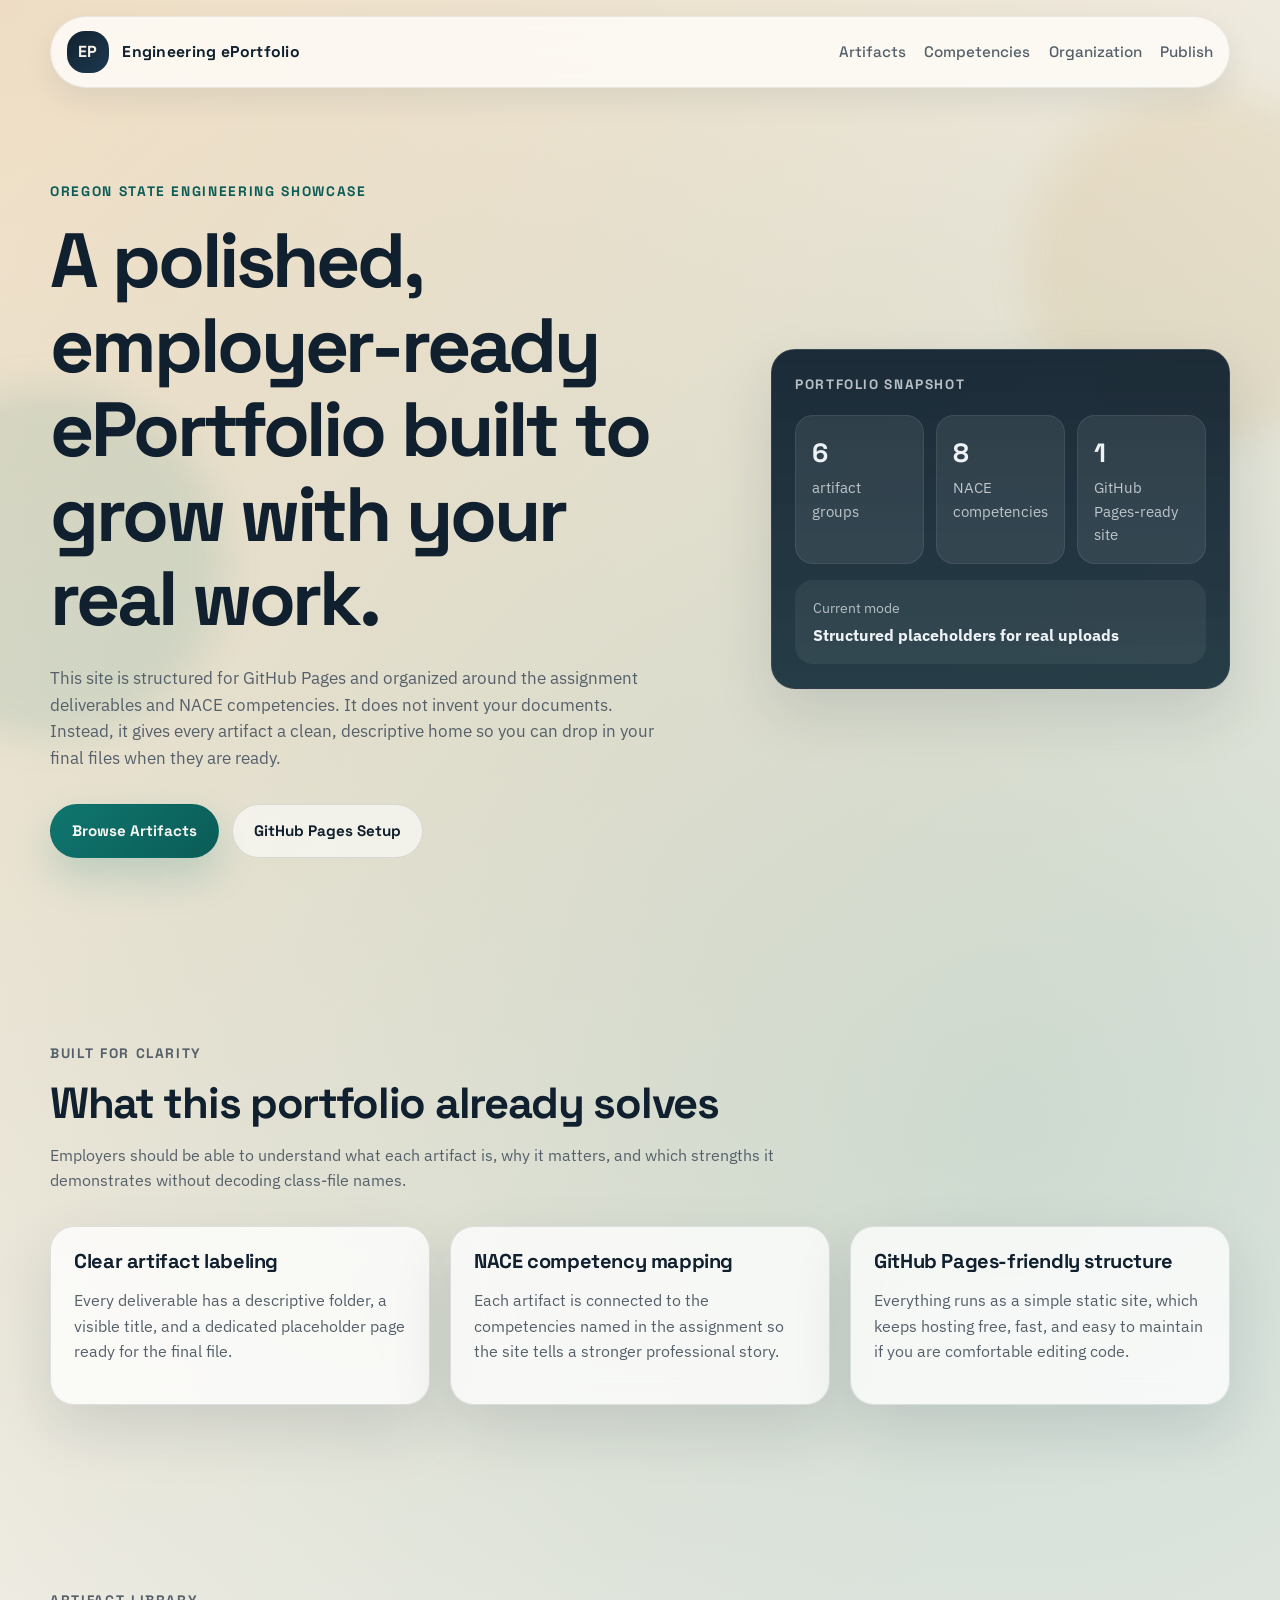
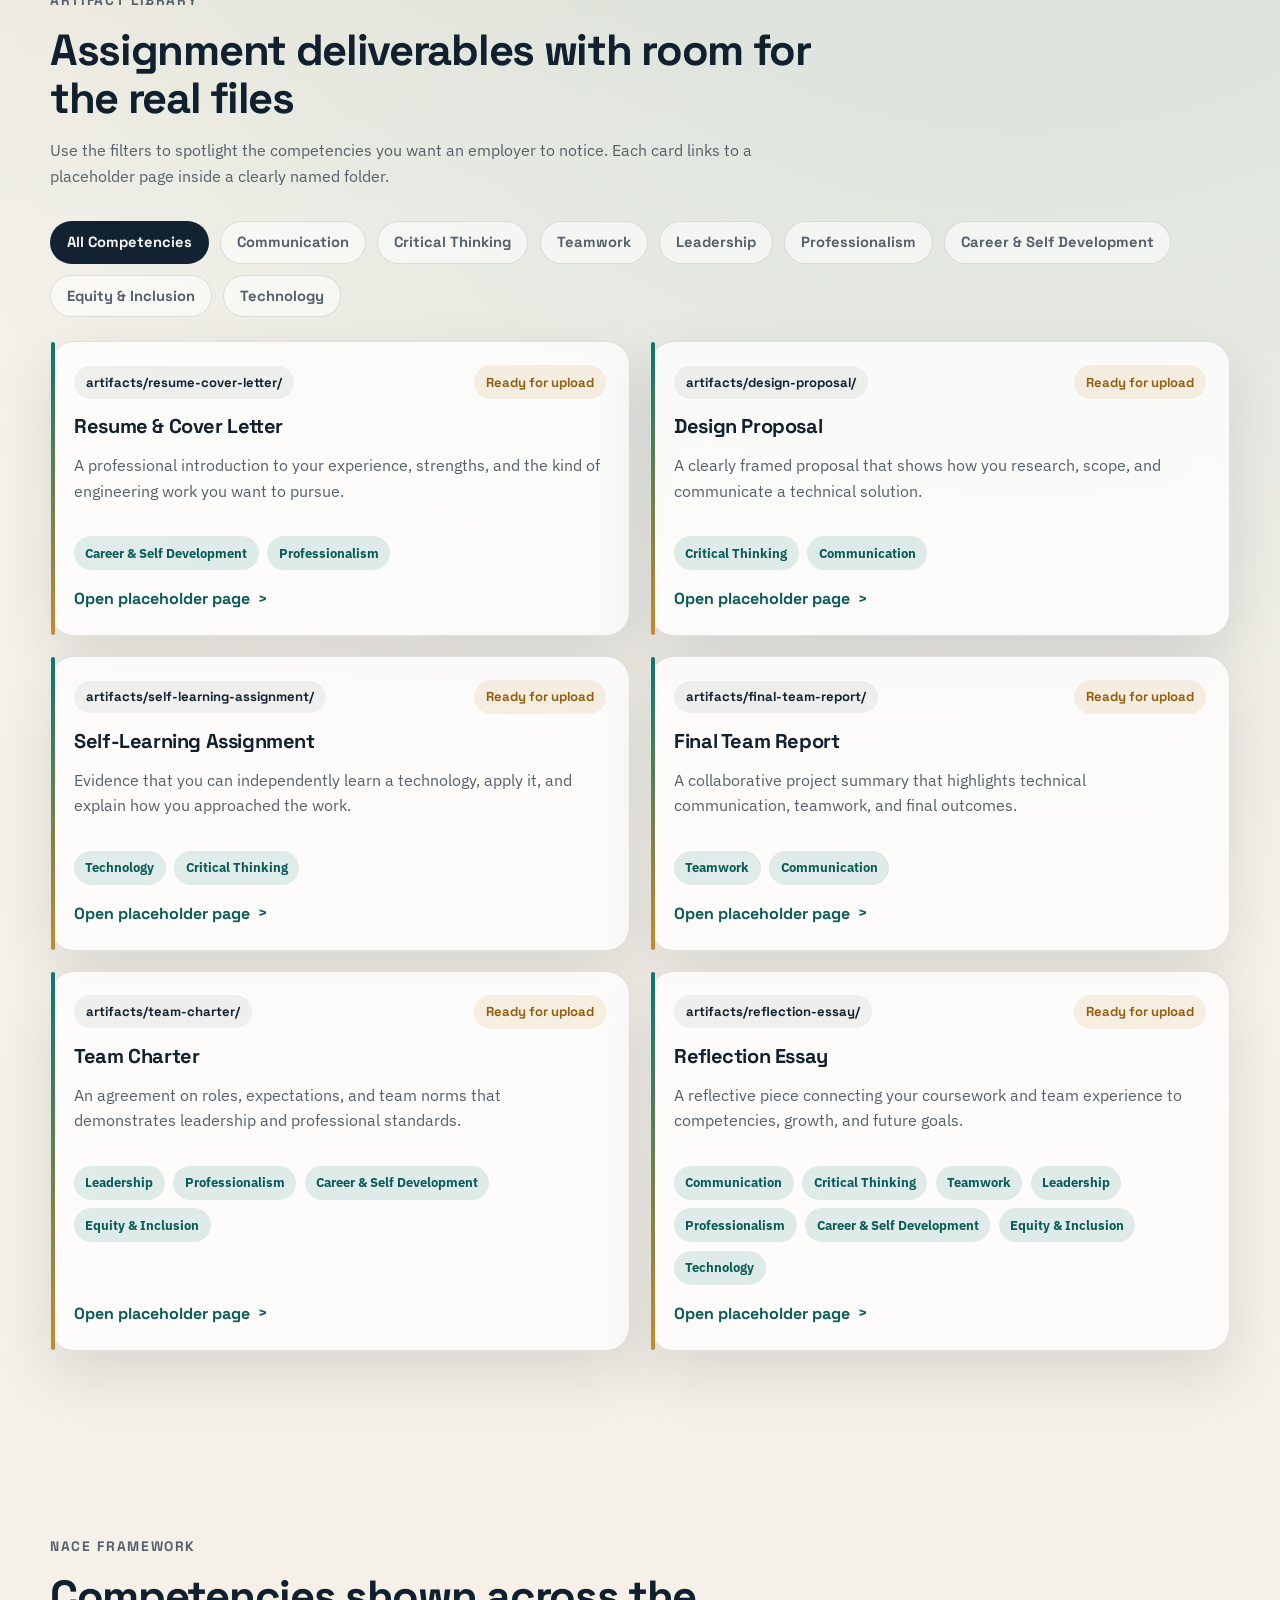
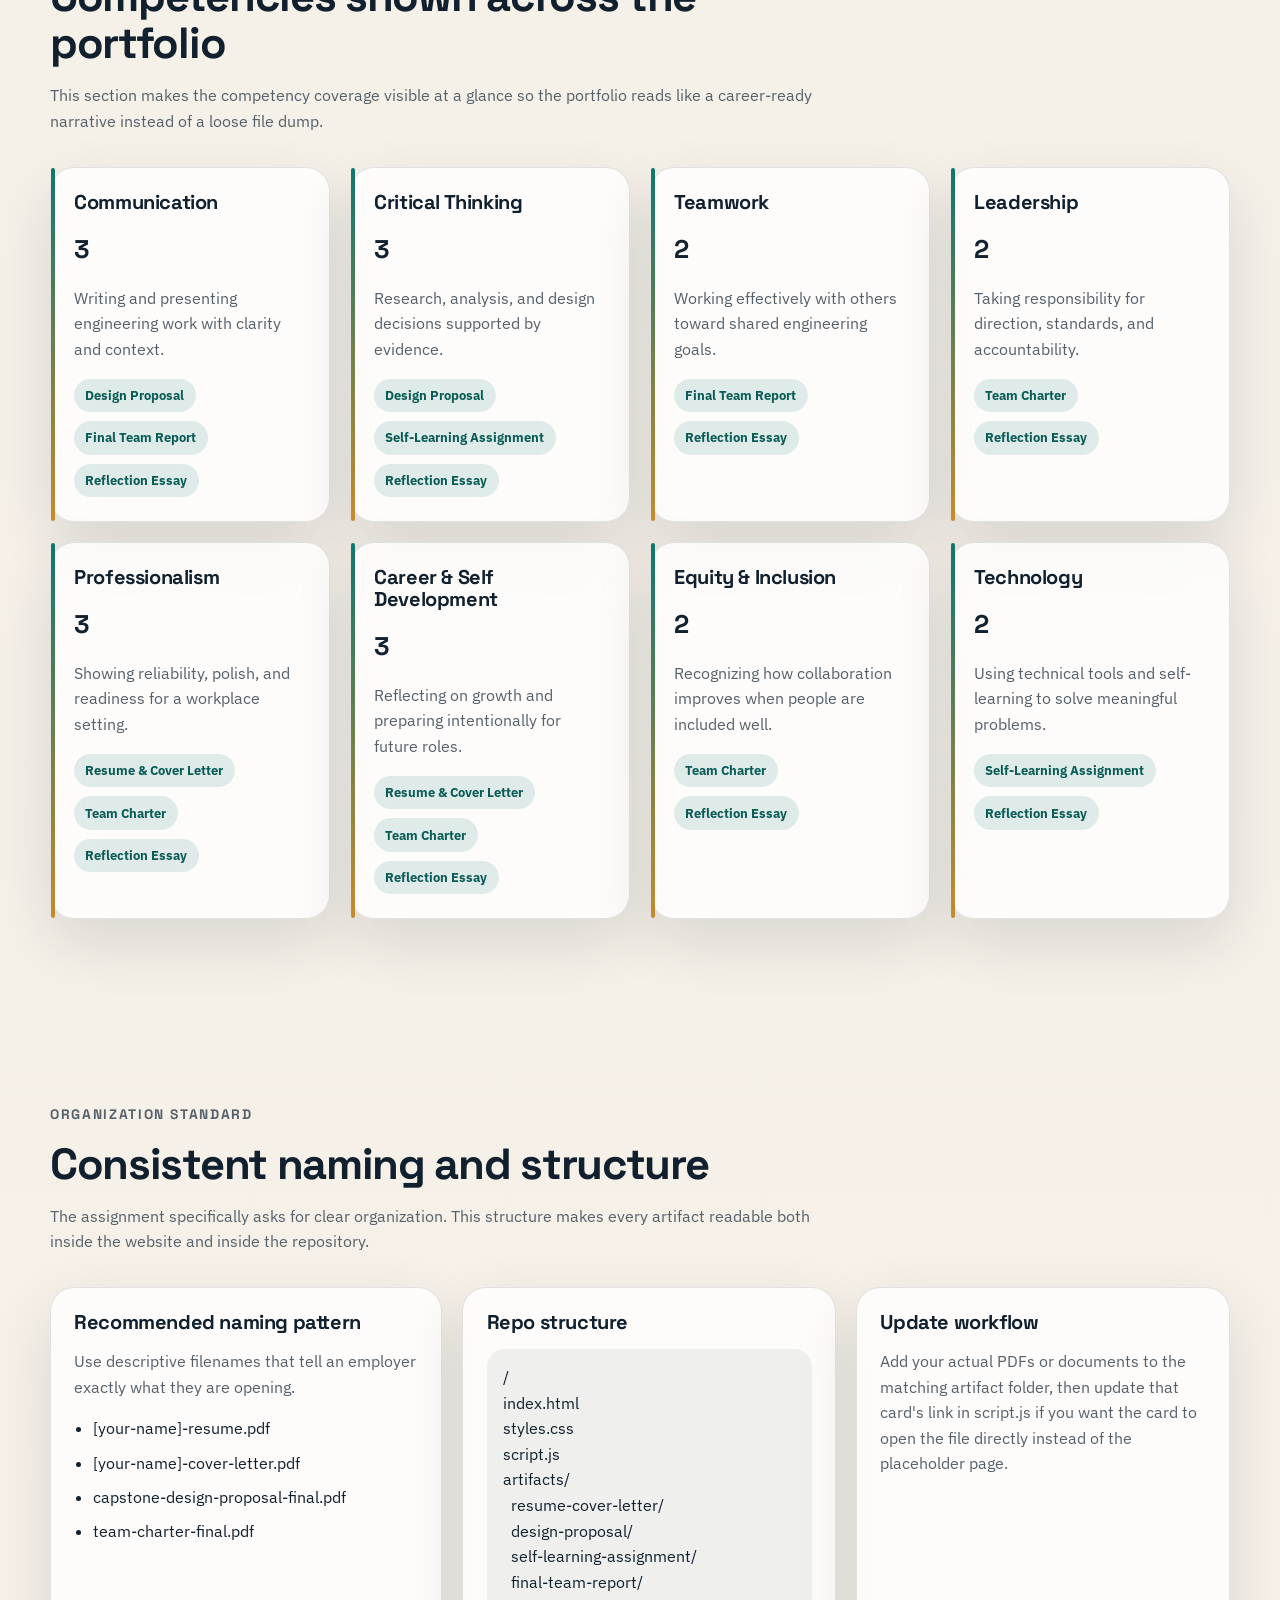
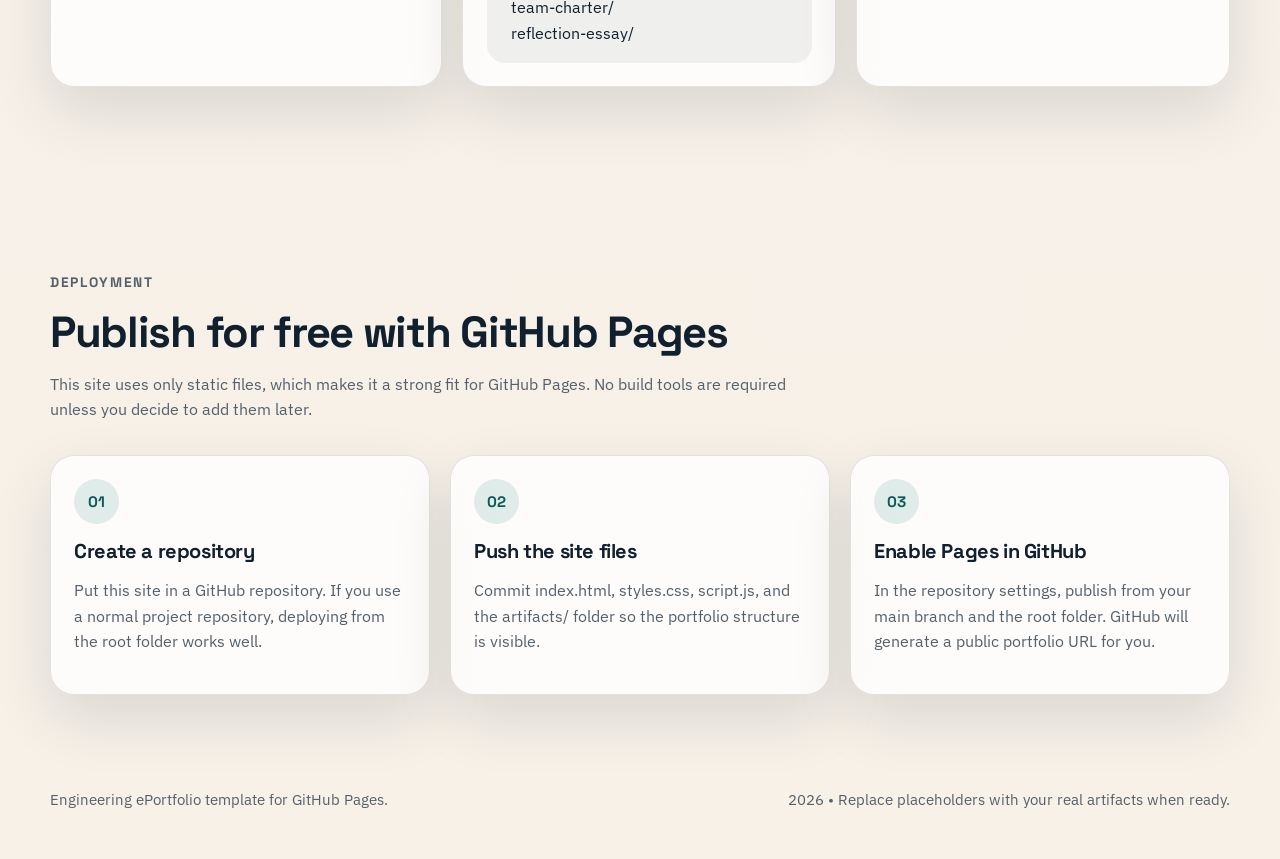
==== index.html @ 668abdd9 "Create ePortfolio site" ====
<!DOCTYPE html>
<html lang="en">
<head>
  <meta charset="UTF-8">
  <meta name="viewport" content="width=device-width, initial-scale=1.0">
  <title>Engineering ePortfolio</title>
  <meta name="description" content="A sleek, GitHub Pages-ready engineering ePortfolio for organizing coursework, capstone artifacts, and NACE competency evidence.">
  <link rel="preconnect" href="https://fonts.googleapis.com">
  <link rel="preconnect" href="https://fonts.gstatic.com" crossorigin>
  <link href="https://fonts.googleapis.com/css2?family=IBM+Plex+Sans:wght@400;500;600;700&family=Space+Grotesk:wght@500;700&display=swap" rel="stylesheet">
  <link rel="stylesheet" href="styles.css">
</head>
<body class="home-page">
  <div class="page-shell">
    <header class="site-header">
      <nav class="site-nav">
        <a class="brand" href="#top" aria-label="Go to homepage">
          <span class="brand-mark">EP</span>
          <span class="brand-text">Engineering ePortfolio</span>
        </a>
        <button class="nav-toggle" type="button" aria-expanded="false" aria-controls="site-nav-links" data-nav-toggle>Menu</button>
        <div class="nav-links" id="site-nav-links" data-nav-links>
          <a href="#portfolio">Artifacts</a>
          <a href="#competencies">Competencies</a>
          <a href="#organization">Organization</a>
          <a href="#publish">Publish</a>
        </div>
      </nav>
    </header>

    <main>
      <section class="hero section reveal" id="top">
        <div class="hero-copy">
          <p class="eyebrow">Oregon State engineering showcase</p>
          <h1>A polished, employer-ready ePortfolio built to grow with your real work.</h1>
          <p class="hero-text">
            This site is structured for GitHub Pages and organized around the assignment
            deliverables and NACE competencies. It does not invent your documents. Instead,
            it gives every artifact a clean, descriptive home so you can drop in your final
            files when they are ready.
          </p>
          <div class="hero-actions">
            <a class="button button-primary" href="#portfolio">Browse Artifacts</a>
            <a class="button button-secondary" href="#publish">GitHub Pages Setup</a>
          </div>
        </div>

        <aside class="hero-panel">
          <div class="panel-card">
            <p class="panel-label">Portfolio Snapshot</p>
            <div class="metric-grid">
              <article class="metric-card">
                <span class="metric-value">6</span>
                <span class="metric-label">artifact groups</span>
              </article>
              <article class="metric-card">
                <span class="metric-value">8</span>
                <span class="metric-label">NACE competencies</span>
              </article>
              <article class="metric-card">
                <span class="metric-value">1</span>
                <span class="metric-label">GitHub Pages-ready site</span>
              </article>
            </div>
            <div class="panel-note">
              <p>Current mode</p>
              <strong>Structured placeholders for real uploads</strong>
            </div>
          </div>
        </aside>
      </section>

      <section class="section reveal">
        <div class="section-heading">
          <p class="eyebrow">Built for clarity</p>
          <h2>What this portfolio already solves</h2>
          <p>
            Employers should be able to understand what each artifact is, why it matters,
            and which strengths it demonstrates without decoding class-file names.
          </p>
        </div>
        <div class="feature-grid">
          <article class="feature-card">
            <h3>Clear artifact labeling</h3>
            <p>Every deliverable has a descriptive folder, a visible title, and a dedicated placeholder page ready for the final file.</p>
          </article>
          <article class="feature-card">
            <h3>NACE competency mapping</h3>
            <p>Each artifact is connected to the competencies named in the assignment so the site tells a stronger professional story.</p>
          </article>
          <article class="feature-card">
            <h3>GitHub Pages-friendly structure</h3>
            <p>Everything runs as a simple static site, which keeps hosting free, fast, and easy to maintain if you are comfortable editing code.</p>
          </article>
        </div>
      </section>

      <section class="section reveal" id="portfolio">
        <div class="section-heading">
          <p class="eyebrow">Artifact Library</p>
          <h2>Assignment deliverables with room for the real files</h2>
          <p>
            Use the filters to spotlight the competencies you want an employer to notice.
            Each card links to a placeholder page inside a clearly named folder.
          </p>
        </div>
        <div class="filter-bar" data-filter-bar></div>
        <div class="artifact-grid" data-artifact-grid></div>
      </section>

      <section class="section reveal" id="competencies">
        <div class="section-heading">
          <p class="eyebrow">NACE Framework</p>
          <h2>Competencies shown across the portfolio</h2>
          <p>This section makes the competency coverage visible at a glance so the portfolio reads like a career-ready narrative instead of a loose file dump.</p>
        </div>
        <div class="competency-grid" data-competency-grid></div>
      </section>

      <section class="section reveal" id="organization">
        <div class="section-heading">
          <p class="eyebrow">Organization Standard</p>
          <h2>Consistent naming and structure</h2>
          <p>The assignment specifically asks for clear organization. This structure makes every artifact readable both inside the website and inside the repository.</p>
        </div>
        <div class="organization-layout">
          <article class="info-card">
            <h3>Recommended naming pattern</h3>
            <p>Use descriptive filenames that tell an employer exactly what they are opening.</p>
            <ul class="clean-list">
              <li><code>[your-name]-resume.pdf</code></li>
              <li><code>[your-name]-cover-letter.pdf</code></li>
              <li><code>capstone-design-proposal-final.pdf</code></li>
              <li><code>team-charter-final.pdf</code></li>
            </ul>
          </article>
          <article class="info-card">
            <h3>Repo structure</h3>
            <pre class="repo-tree">/
index.html
styles.css
script.js
artifacts/
  resume-cover-letter/
  design-proposal/
  self-learning-assignment/
  final-team-report/
  team-charter/
  reflection-essay/</pre>
          </article>
          <article class="info-card">
            <h3>Update workflow</h3>
            <p>
              Add your actual PDFs or documents to the matching artifact folder, then update
              that card's link in <code>script.js</code> if you want the card to open the file
              directly instead of the placeholder page.
            </p>
          </article>
        </div>
      </section>

      <section class="section reveal" id="publish">
        <div class="section-heading">
          <p class="eyebrow">Deployment</p>
          <h2>Publish for free with GitHub Pages</h2>
          <p>This site uses only static files, which makes it a strong fit for GitHub Pages. No build tools are required unless you decide to add them later.</p>
        </div>
        <div class="feature-grid">
          <article class="feature-card">
            <span class="step-number">01</span>
            <h3>Create a repository</h3>
            <p>Put this site in a GitHub repository. If you use a normal project repository, deploying from the root folder works well.</p>
          </article>
          <article class="feature-card">
            <span class="step-number">02</span>
            <h3>Push the site files</h3>
            <p>Commit <code>index.html</code>, <code>styles.css</code>, <code>script.js</code>, and the <code>artifacts/</code> folder so the portfolio structure is visible.</p>
          </article>
          <article class="feature-card">
            <span class="step-number">03</span>
            <h3>Enable Pages in GitHub</h3>
            <p>In the repository settings, publish from your main branch and the root folder. GitHub will generate a public portfolio URL for you.</p>
          </article>
        </div>
      </section>
    </main>

    <footer class="site-footer">
      <p>Engineering ePortfolio template for GitHub Pages.</p>
      <p><span class="js-year"></span> &bull; Replace placeholders with your real artifacts when ready.</p>
    </footer>
  </div>
  <script src="script.js"></script>
</body>
</html>
---- styles.css ----
@import url("https://fonts.googleapis.com/css2?family=IBM+Plex+Sans:wght@400;500;600;700&family=Space+Grotesk:wght@500;700&display=swap");

:root {
  --bg: #f5f0e8;
  --surface: rgba(255, 255, 255, 0.78);
  --surface-contrast: #122230;
  --text: #11202e;
  --muted: #55606a;
  --accent: #0f766e;
  --accent-strong: #0b5c57;
  --accent-soft: rgba(15, 118, 110, 0.12);
  --highlight: #c78a2c;
  --border: rgba(17, 32, 46, 0.12);
  --shadow: 0 24px 60px rgba(17, 32, 46, 0.12);
  --shadow-soft: 0 12px 30px rgba(17, 32, 46, 0.08);
  --radius: 24px;
  --max-width: 1180px;
}

*,
*::before,
*::after {
  box-sizing: border-box;
}

html {
  scroll-behavior: smooth;
}

body {
  margin: 0;
  min-height: 100vh;
  color: var(--text);
  background:
    radial-gradient(circle at top left, rgba(199, 138, 44, 0.22), transparent 32%),
    radial-gradient(circle at 80% 20%, rgba(15, 118, 110, 0.18), transparent 30%),
    linear-gradient(180deg, #f9f5ef 0%, var(--bg) 55%, #f7f1e8 100%);
  font-family: "IBM Plex Sans", sans-serif;
  line-height: 1.6;
}

a {
  color: inherit;
  text-decoration: none;
}

img {
  display: block;
  max-width: 100%;
}

code,
pre {
  font-family: "IBM Plex Sans", sans-serif;
}

.page-shell {
  position: relative;
  overflow: hidden;
}

.page-shell::before,
.page-shell::after {
  content: "";
  position: fixed;
  inset: auto auto 18% -8rem;
  width: 22rem;
  height: 22rem;
  background: rgba(15, 118, 110, 0.1);
  border-radius: 50%;
  filter: blur(18px);
  pointer-events: none;
  z-index: -1;
}

.page-shell::after {
  inset: 10% -6rem auto auto;
  background: rgba(199, 138, 44, 0.1);
}

.site-header {
  position: sticky;
  top: 0;
  z-index: 20;
  padding: 1rem 1.25rem 0;
}

.site-nav {
  width: min(calc(100% - 2rem), var(--max-width));
  margin: 0 auto;
  display: flex;
  align-items: center;
  justify-content: space-between;
  gap: 1rem;
  padding: 0.9rem 1rem;
  background: rgba(255, 253, 249, 0.82);
  border: 1px solid rgba(17, 32, 46, 0.08);
  backdrop-filter: blur(16px);
  border-radius: 999px;
  box-shadow: var(--shadow-soft);
}

.brand {
  display: inline-flex;
  align-items: center;
  gap: 0.85rem;
  min-width: 0;
}

.brand-mark {
  display: grid;
  place-items: center;
  width: 2.6rem;
  height: 2.6rem;
  border-radius: 18px;
  background: linear-gradient(135deg, var(--surface-contrast), #1d3850);
  color: #f8f1e6;
  font-family: "Space Grotesk", sans-serif;
  font-weight: 700;
  letter-spacing: 0.04em;
}

.brand-text,
.nav-links a,
.button,
.filter-button,
.path-pill,
.status-pill,
.step-number {
  font-family: "Space Grotesk", sans-serif;
}

.brand-text {
  font-size: 0.98rem;
  font-weight: 700;
  letter-spacing: 0.02em;
}

.nav-links {
  display: flex;
  align-items: center;
  gap: 1.15rem;
}

.nav-links a {
  position: relative;
  color: var(--muted);
  font-size: 0.95rem;
  font-weight: 500;
}

.nav-links a::after {
  content: "";
  position: absolute;
  left: 0;
  bottom: -0.35rem;
  width: 100%;
  height: 2px;
  background: var(--accent);
  transform: scaleX(0);
  transform-origin: left;
  transition: transform 180ms ease;
}

.nav-links a:hover::after,
.nav-links a:focus-visible::after {
  transform: scaleX(1);
}

.nav-toggle {
  display: none;
  border: 0;
  padding: 0.7rem 0.95rem;
  border-radius: 999px;
  background: var(--accent-soft);
  color: var(--surface-contrast);
  font-family: "Space Grotesk", sans-serif;
  font-size: 0.92rem;
  font-weight: 700;
  cursor: pointer;
}

.section {
  width: min(calc(100% - 2rem), var(--max-width));
  margin: 0 auto;
  padding: 5.75rem 0;
}

.hero {
  display: grid;
  grid-template-columns: minmax(0, 1.2fr) minmax(300px, 0.8fr);
  gap: 2rem;
  align-items: center;
  min-height: calc(100vh - 6rem);
}

.eyebrow {
  margin: 0 0 1rem;
  color: var(--accent-strong);
  font-family: "Space Grotesk", sans-serif;
  font-size: 0.86rem;
  font-weight: 700;
  letter-spacing: 0.12em;
  text-transform: uppercase;
}

h1,
h2,
h3 {
  margin: 0;
  font-family: "Space Grotesk", sans-serif;
  line-height: 1.1;
}

h1 {
  max-width: 12ch;
  font-size: clamp(3rem, 6vw, 5.5rem);
  letter-spacing: -0.04em;
}

h2 {
  font-size: clamp(2rem, 3.4vw, 3.2rem);
  letter-spacing: -0.03em;
}

h3 {
  font-size: 1.25rem;
  letter-spacing: -0.02em;
}

.hero-text,
.section-heading p,
.feature-card p,
.artifact-card p,
.competency-card p,
.info-card p,
.artifact-copy p,
.placeholder-note,
.site-footer p {
  color: var(--muted);
}

.hero-text {
  max-width: 62ch;
  margin: 1.5rem 0 0;
  font-size: 1.05rem;
}

.hero-actions {
  display: flex;
  flex-wrap: wrap;
  gap: 0.85rem;
  margin-top: 2rem;
}

.button {
  display: inline-flex;
  align-items: center;
  justify-content: center;
  min-height: 3.25rem;
  padding: 0.85rem 1.3rem;
  border-radius: 999px;
  border: 1px solid transparent;
  font-size: 0.95rem;
  font-weight: 700;
  transition: transform 180ms ease, box-shadow 180ms ease, border-color 180ms ease;
}

.button:hover,
.button:focus-visible {
  transform: translateY(-2px);
}

.button-primary {
  background: linear-gradient(135deg, var(--accent), var(--accent-strong));
  color: #f7f5f1;
  box-shadow: 0 18px 40px rgba(15, 118, 110, 0.2);
}

.button-secondary {
  border-color: var(--border);
  background: rgba(255, 255, 255, 0.58);
}

.hero-panel {
  display: flex;
  justify-content: flex-end;
}

.panel-card,
.feature-card,
.artifact-card,
.competency-card,
.info-card,
.artifact-shell {
  position: relative;
  border: 1px solid var(--border);
  background: var(--surface);
  backdrop-filter: blur(18px);
  border-radius: var(--radius);
  box-shadow: var(--shadow);
}

.panel-card {
  width: min(100%, 29rem);
  padding: 1.45rem;
  background:
    linear-gradient(180deg, rgba(18, 34, 48, 0.95), rgba(19, 44, 57, 0.9)),
    linear-gradient(135deg, rgba(15, 118, 110, 0.12), rgba(199, 138, 44, 0.12));
  border-color: rgba(255, 255, 255, 0.08);
  color: #eef2f5;
}

.panel-label {
  margin: 0 0 1.2rem;
  font-family: "Space Grotesk", sans-serif;
  font-size: 0.85rem;
  font-weight: 700;
  letter-spacing: 0.12em;
  text-transform: uppercase;
  color: rgba(238, 242, 245, 0.74);
}

.metric-grid {
  display: grid;
  grid-template-columns: repeat(3, minmax(0, 1fr));
  gap: 0.75rem;
}

.metric-card {
  padding: 1rem;
  border-radius: 18px;
  background: rgba(255, 255, 255, 0.08);
  border: 1px solid rgba(255, 255, 255, 0.08);
}

.metric-value {
  display: block;
  margin-bottom: 0.15rem;
  font-family: "Space Grotesk", sans-serif;
  font-size: 1.65rem;
  font-weight: 700;
}

.metric-label {
  display: block;
  color: rgba(238, 242, 245, 0.74);
  font-size: 0.92rem;
}

.panel-note {
  margin-top: 1rem;
  padding: 1rem 1.1rem;
  border-radius: 18px;
  background: rgba(255, 255, 255, 0.06);
}

.panel-note p {
  margin: 0 0 0.25rem;
  color: rgba(238, 242, 245, 0.7);
  font-size: 0.9rem;
}

.section-heading {
  max-width: 48rem;
  margin-bottom: 2rem;
}

.section-heading p:last-child {
  margin-top: 0.95rem;
}

.feature-grid,
.artifact-grid,
.competency-grid,
.organization-layout {
  display: grid;
  gap: 1.25rem;
}

.feature-grid {
  grid-template-columns: repeat(3, minmax(0, 1fr));
}

.feature-card,
.competency-card,
.info-card {
  padding: 1.45rem;
}

.step-number {
  display: inline-flex;
  align-items: center;
  justify-content: center;
  width: 2.8rem;
  height: 2.8rem;
  margin-bottom: 1rem;
  border-radius: 999px;
  background: var(--accent-soft);
  color: var(--accent-strong);
  font-size: 0.95rem;
  font-weight: 700;
}

.filter-bar {
  display: flex;
  flex-wrap: wrap;
  gap: 0.7rem;
  margin-bottom: 1.5rem;
}

.filter-button {
  border: 1px solid var(--border);
  background: rgba(255, 255, 255, 0.58);
  color: var(--muted);
  border-radius: 999px;
  padding: 0.7rem 1rem;
  font-size: 0.92rem;
  font-weight: 700;
  cursor: pointer;
  transition: transform 160ms ease, background 160ms ease, color 160ms ease;
}

.filter-button:hover,
.filter-button:focus-visible {
  transform: translateY(-1px);
  color: var(--surface-contrast);
}

.filter-button.is-active {
  background: var(--surface-contrast);
  border-color: transparent;
  color: #f7f5f1;
}

.artifact-grid {
  grid-template-columns: repeat(2, minmax(0, 1fr));
}

.artifact-card {
  display: flex;
  flex-direction: column;
  gap: 1rem;
  padding: 1.45rem;
  transition: transform 180ms ease, box-shadow 180ms ease;
}

.artifact-card:hover,
.artifact-card:focus-within {
  transform: translateY(-4px);
  box-shadow: 0 28px 70px rgba(17, 32, 46, 0.16);
}

.artifact-card::before,
.competency-card::before {
  content: "";
  position: absolute;
  inset: 0 auto 0 0;
  width: 4px;
  border-radius: 999px;
  background: linear-gradient(180deg, var(--accent), var(--highlight));
}

.artifact-meta,
.artifact-tags,
.competency-tags {
  display: flex;
  flex-wrap: wrap;
  gap: 0.55rem;
}

.artifact-meta {
  align-items: center;
  justify-content: space-between;
}

.path-pill,
.status-pill,
.tag {
  display: inline-flex;
  align-items: center;
  border-radius: 999px;
  font-size: 0.82rem;
  font-weight: 700;
}

.status-pill {
  padding: 0.4rem 0.75rem;
  background: rgba(199, 138, 44, 0.12);
  color: #935f10;
}

.path-pill {
  padding: 0.36rem 0.75rem;
  background: rgba(17, 32, 46, 0.06);
  color: var(--surface-contrast);
}

.tag {
  padding: 0.4rem 0.7rem;
  background: var(--accent-soft);
  color: var(--accent-strong);
}

.artifact-footer {
  display: flex;
  flex-wrap: wrap;
  align-items: center;
  justify-content: space-between;
  gap: 0.75rem;
  margin-top: auto;
}

.artifact-link {
  display: inline-flex;
  align-items: center;
  gap: 0.5rem;
  color: var(--accent-strong);
  font-family: "Space Grotesk", sans-serif;
  font-weight: 700;
}

.artifact-link::after {
  content: ">";
  font-size: 0.95rem;
}

.competency-grid {
  grid-template-columns: repeat(4, minmax(0, 1fr));
}

.competency-count {
  display: block;
  margin: 1rem 0 0.35rem;
  color: var(--surface-contrast);
  font-family: "Space Grotesk", sans-serif;
  font-size: 1.6rem;
  font-weight: 700;
}

.organization-layout {
  grid-template-columns: 1.05fr 1fr 1fr;
}

.clean-list {
  margin: 1rem 0 0;
  padding-left: 1.15rem;
}

.clean-list li + li {
  margin-top: 0.55rem;
}

.repo-tree {
  margin: 1rem 0 0;
  padding: 1rem;
  border-radius: 18px;
  background: rgba(17, 32, 46, 0.06);
  overflow-x: auto;
}

.site-footer {
  width: min(calc(100% - 2rem), var(--max-width));
  margin: 0 auto;
  padding: 0 0 3rem;
  display: flex;
  flex-wrap: wrap;
  justify-content: space-between;
  gap: 0.75rem 1.5rem;
}

.site-footer p {
  margin: 0;
  font-size: 0.95rem;
}

.artifact-page .section {
  padding-top: 3.2rem;
}

.artifact-page h1 {
  max-width: 16ch;
  font-size: clamp(2.7rem, 6vw, 4.8rem);
}

.artifact-shell {
  padding: 1.6rem;
}

.back-link {
  display: inline-flex;
  align-items: center;
  gap: 0.55rem;
  margin-bottom: 1.25rem;
  color: var(--accent-strong);
  font-family: "Space Grotesk", sans-serif;
  font-weight: 700;
}

.back-link::before {
  content: "<";
}

.artifact-layout {
  display: grid;
  grid-template-columns: minmax(0, 1.1fr) minmax(280px, 0.75fr);
  gap: 1.25rem;
}

.artifact-copy,
.artifact-sidebar {
  display: grid;
  gap: 1.25rem;
}

.placeholder-note {
  margin: 1rem 0 0;
  padding: 1rem 1.1rem;
  border-radius: 18px;
  background: rgba(199, 138, 44, 0.12);
  color: #7a5f34;
}

.path-box {
  display: inline-flex;
  align-items: center;
  flex-wrap: wrap;
  gap: 0.45rem;
  margin-top: 1rem;
  padding: 0.7rem 0.95rem;
  border-radius: 16px;
  background: rgba(17, 32, 46, 0.06);
  color: var(--surface-contrast);
  font-family: "Space Grotesk", sans-serif;
  font-size: 0.9rem;
  font-weight: 700;
}

.reveal {
  opacity: 0;
  transform: translateY(24px);
  transition: opacity 650ms ease, transform 650ms ease;
}

.reveal.is-visible {
  opacity: 1;
  transform: translateY(0);
}

@media (max-width: 1040px) {
  .hero,
  .artifact-layout,
  .organization-layout,
  .feature-grid,
  .competency-grid {
    grid-template-columns: repeat(2, minmax(0, 1fr));
  }

  .artifact-grid {
    grid-template-columns: 1fr;
  }

  h1 {
    max-width: 14ch;
  }
}

@media (max-width: 760px) {
  .site-header {
    padding-inline: 0.7rem;
  }

  .site-nav {
    border-radius: 28px;
    padding: 0.85rem 0.95rem;
    flex-wrap: wrap;
  }

  .nav-toggle {
    display: inline-flex;
  }

  .nav-links {
    display: none;
    width: 100%;
    flex-direction: column;
    align-items: flex-start;
    padding-top: 0.7rem;
    border-top: 1px solid rgba(17, 32, 46, 0.08);
  }

  .nav-links.is-open {
    display: flex;
  }

  .section,
  .site-footer {
    width: min(calc(100% - 1.3rem), var(--max-width));
  }

  .hero,
  .feature-grid,
  .artifact-layout,
  .organization-layout,
  .competency-grid {
    grid-template-columns: 1fr;
  }

  .hero {
    min-height: auto;
    padding-top: 2rem;
  }

  h1 {
    max-width: 100%;
    font-size: clamp(2.7rem, 11vw, 4.2rem);
  }

  .metric-grid {
    grid-template-columns: 1fr;
  }

  .artifact-meta,
  .artifact-footer,
  .site-footer {
    align-items: flex-start;
  }
}

@media (prefers-reduced-motion: reduce) {
  html {
    scroll-behavior: auto;
  }

  *,
  *::before,
  *::after {
    animation-duration: 0.01ms !important;
    animation-iteration-count: 1 !important;
    transition-duration: 0.01ms !important;
    scroll-behavior: auto !important;
  }

  .reveal,
  .reveal.is-visible {
    opacity: 1;
    transform: none;
  }
}
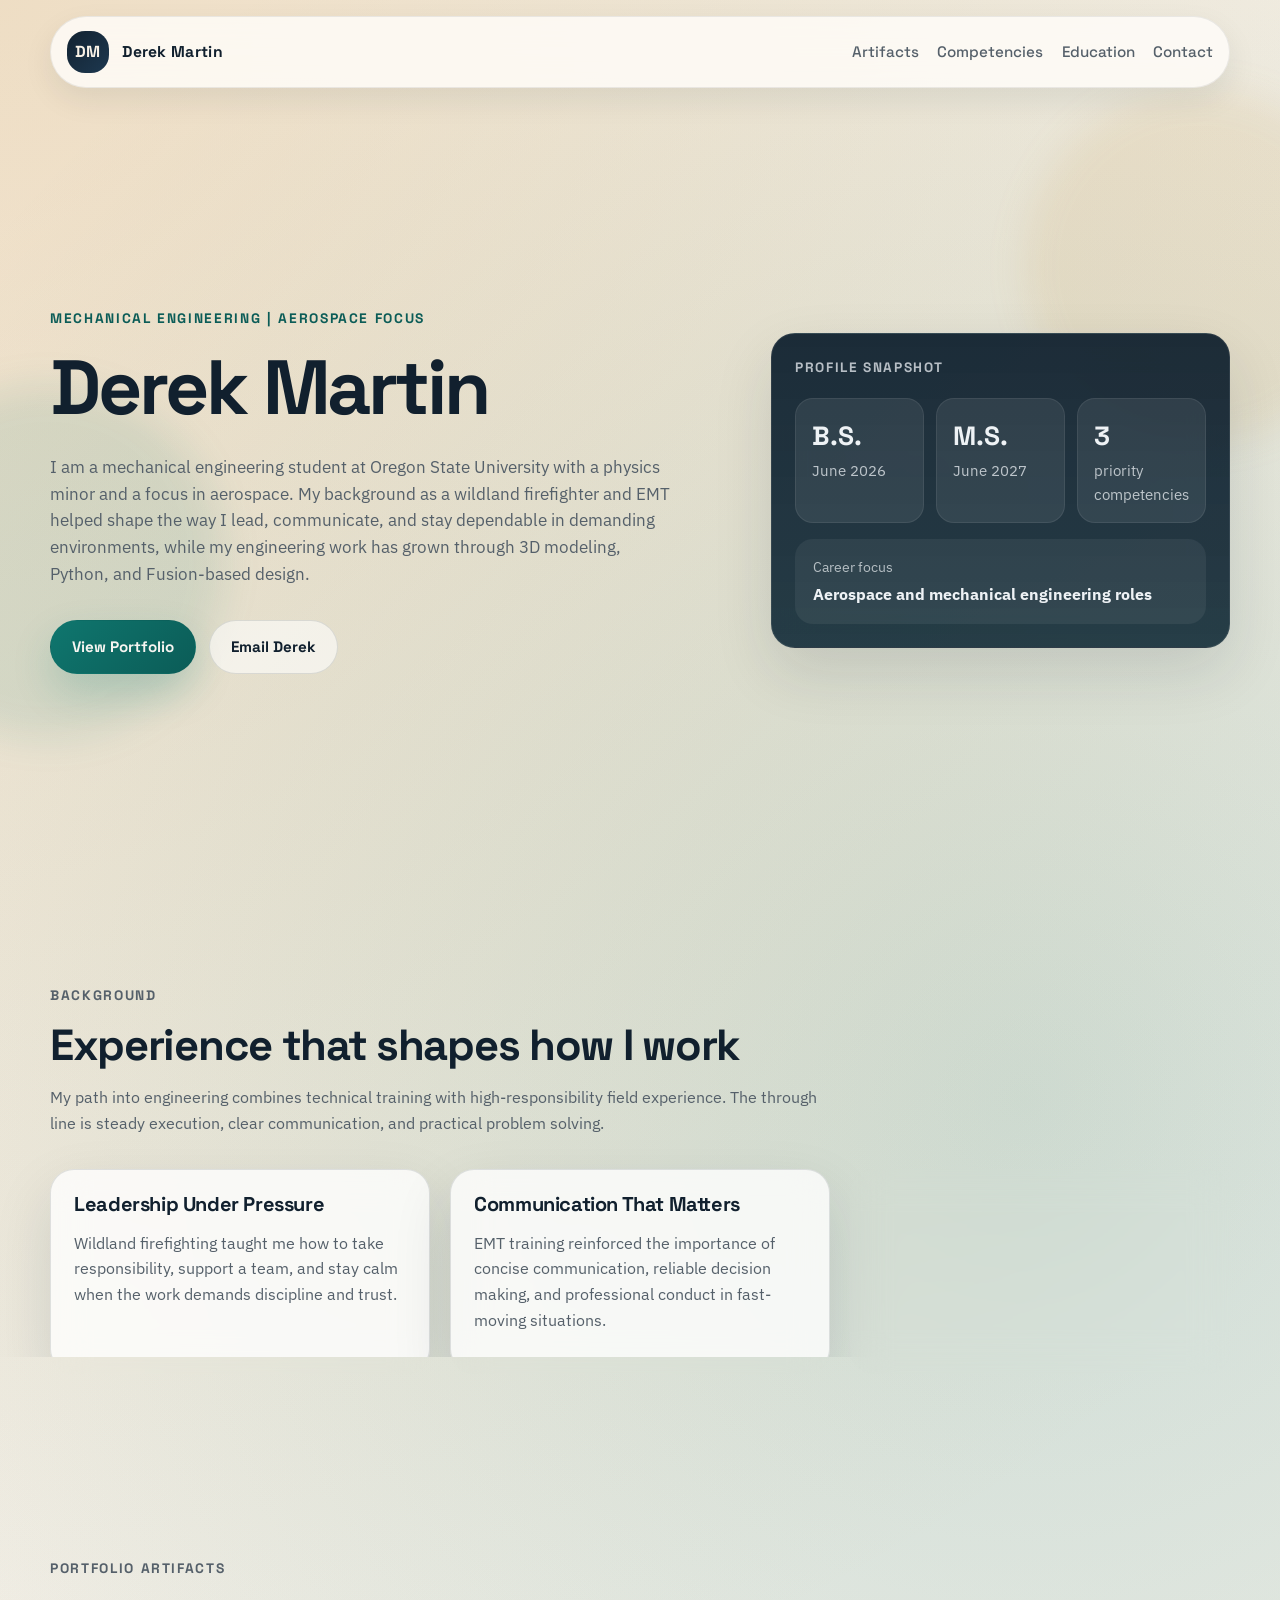
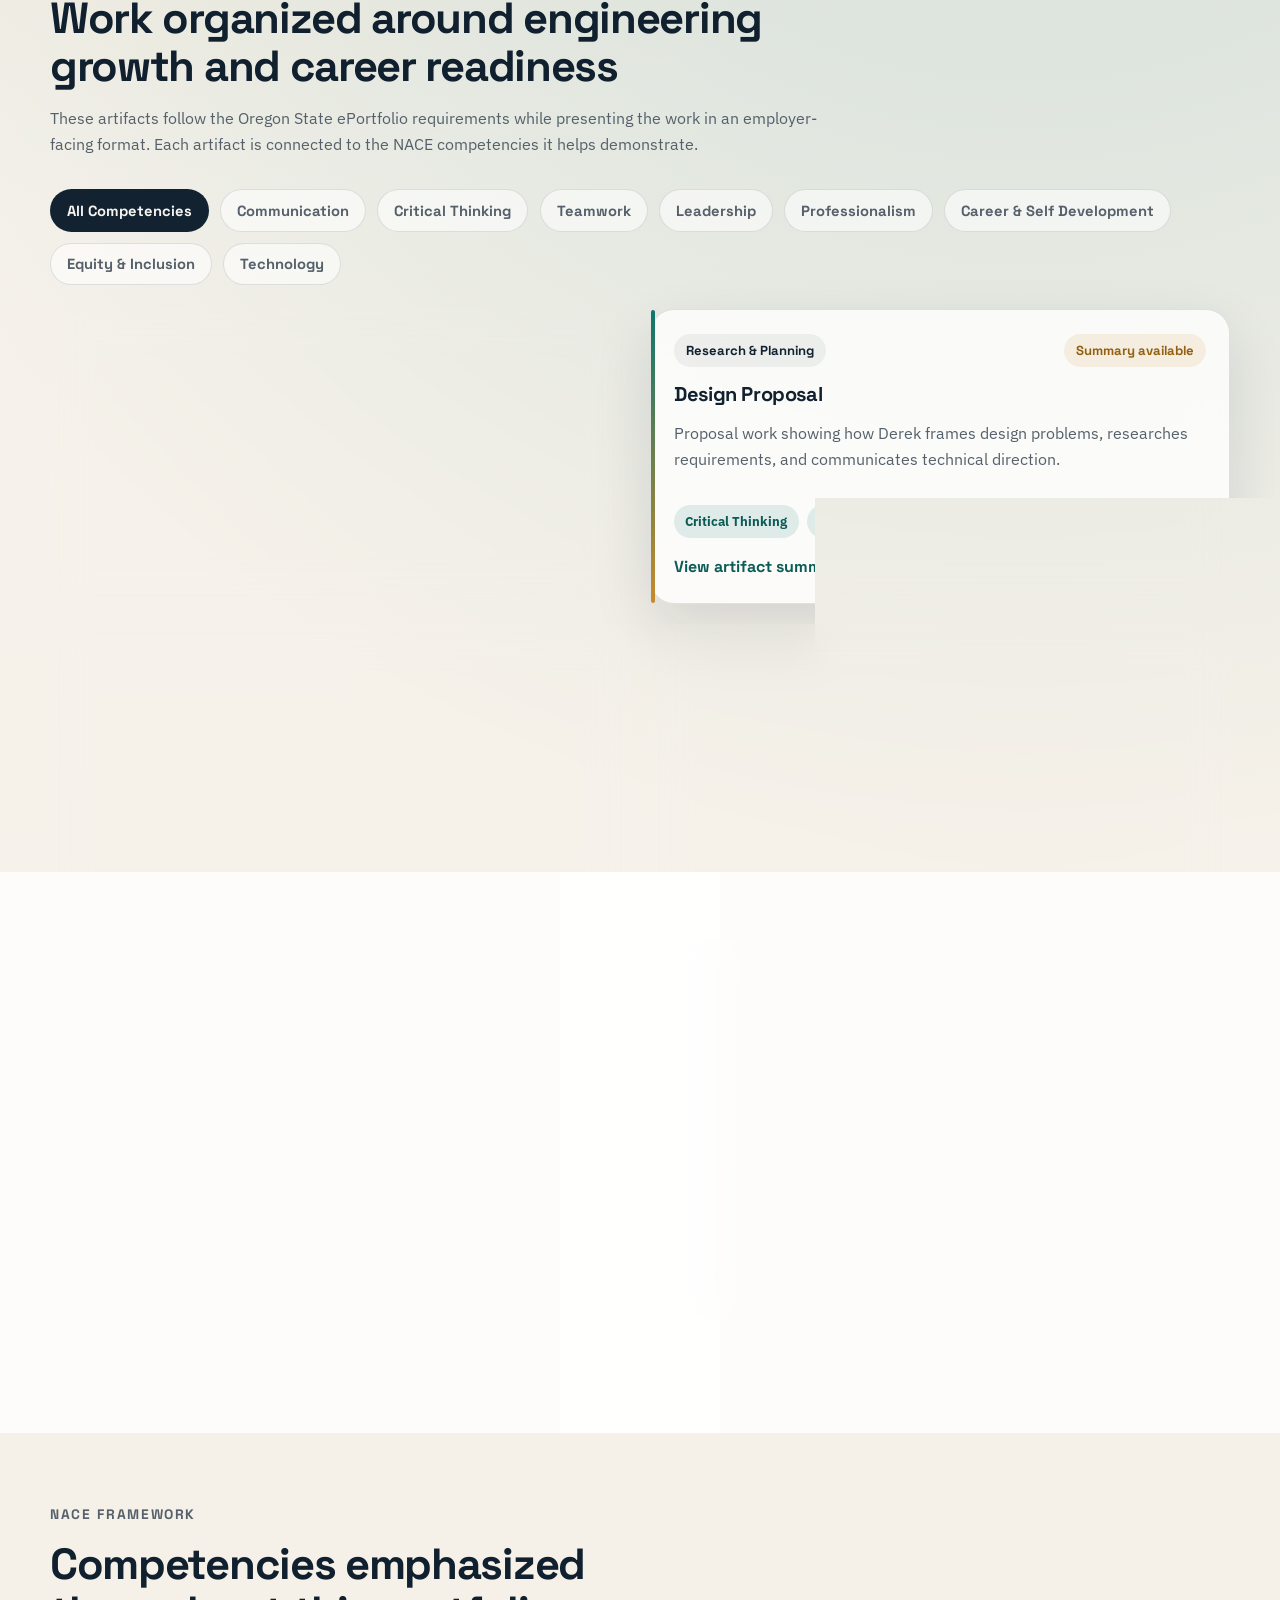
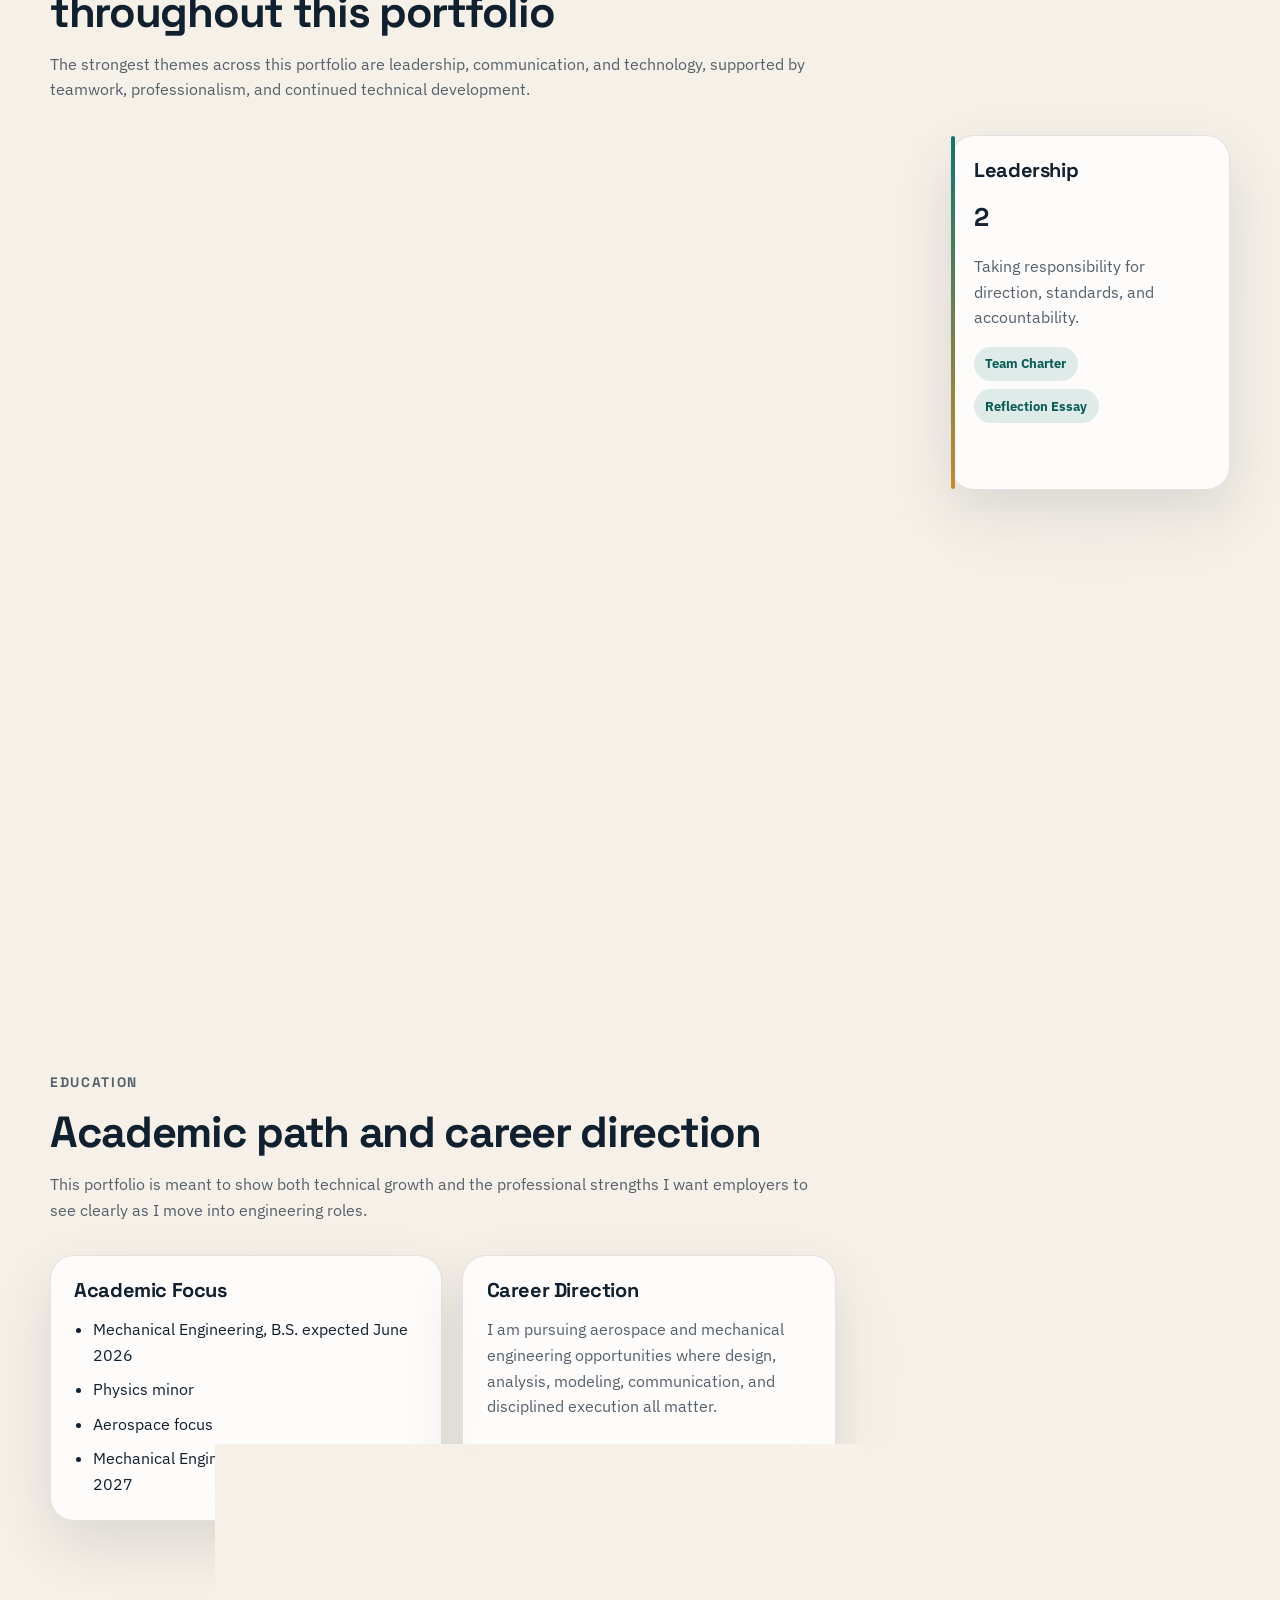
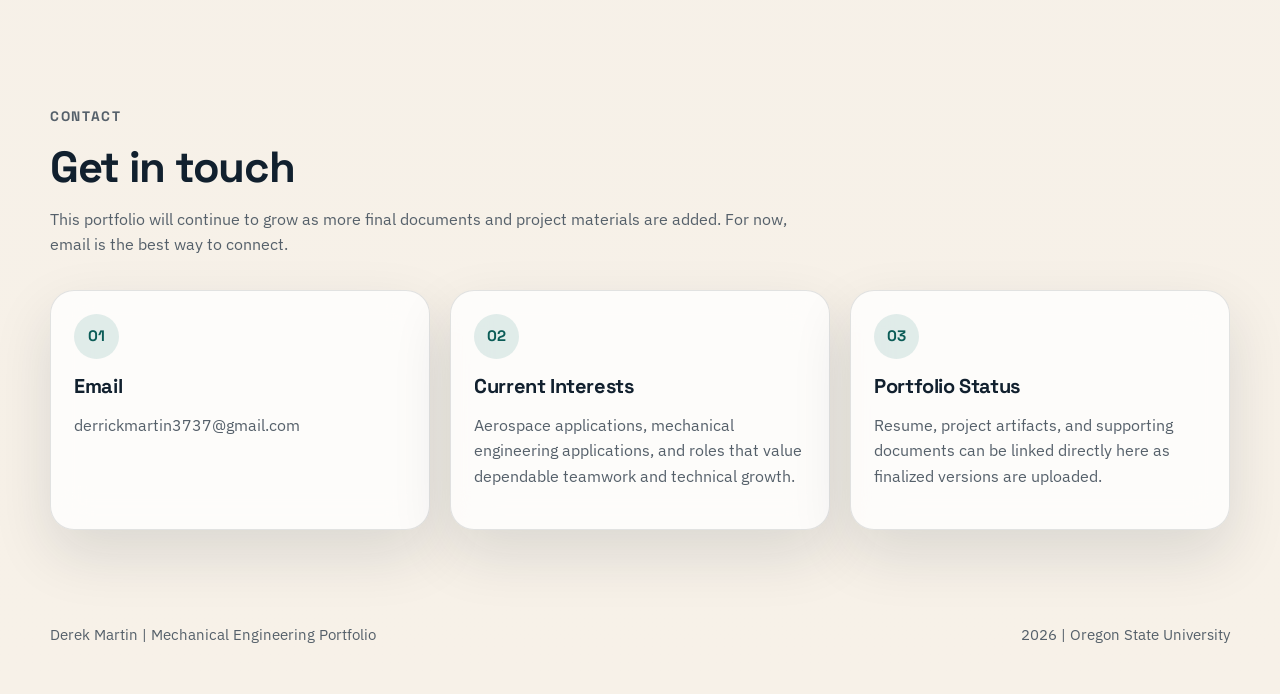
==== commit d3cf9fd6: "Personalize portfolio for Derek Martin" ====
--- a/index.html
+++ b/index.html
@@ -3,8 +3,8 @@
 <head>
   <meta charset="UTF-8">
   <meta name="viewport" content="width=device-width, initial-scale=1.0">
-  <title>Engineering ePortfolio</title>
-  <meta name="description" content="A sleek, GitHub Pages-ready engineering ePortfolio for organizing coursework, capstone artifacts, and NACE competency evidence.">
+  <title>Derek Martin | Mechanical Engineering Portfolio</title>
+  <meta name="description" content="Engineering portfolio for Derek Martin, a mechanical engineering student with a physics minor, an aerospace focus, and experience in Python and 3D modeling.">
   <link rel="preconnect" href="https://fonts.googleapis.com">
   <link rel="preconnect" href="https://fonts.gstatic.com" crossorigin>
   <link href="https://fonts.googleapis.com/css2?family=IBM+Plex+Sans:wght@400;500;600;700&family=Space+Grotesk:wght@500;700&display=swap" rel="stylesheet">
@@ -15,15 +15,15 @@
     <header class="site-header">
       <nav class="site-nav">
         <a class="brand" href="#top" aria-label="Go to homepage">
-          <span class="brand-mark">EP</span>
-          <span class="brand-text">Engineering ePortfolio</span>
+          <span class="brand-mark">DM</span>
+          <span class="brand-text">Derek Martin</span>
         </a>
         <button class="nav-toggle" type="button" aria-expanded="false" aria-controls="site-nav-links" data-nav-toggle>Menu</button>
         <div class="nav-links" id="site-nav-links" data-nav-links>
           <a href="#portfolio">Artifacts</a>
           <a href="#competencies">Competencies</a>
-          <a href="#organization">Organization</a>
-          <a href="#publish">Publish</a>
+          <a href="#education">Education</a>
+          <a href="#contact">Contact</a>
         </div>
       </nav>
     </header>
@@ -31,77 +31,80 @@
     <main>
       <section class="hero section reveal" id="top">
         <div class="hero-copy">
-          <p class="eyebrow">Oregon State engineering showcase</p>
-          <h1>A polished, employer-ready ePortfolio built to grow with your real work.</h1>
+          <p class="eyebrow">Mechanical Engineering | Aerospace Focus</p>
+          <h1>Derek Martin</h1>
           <p class="hero-text">
-            This site is structured for GitHub Pages and organized around the assignment
-            deliverables and NACE competencies. It does not invent your documents. Instead,
-            it gives every artifact a clean, descriptive home so you can drop in your final
-            files when they are ready.
+            I am a mechanical engineering student at Oregon State University with a physics
+            minor and a focus in aerospace. My background as a wildland firefighter and EMT
+            helped shape the way I lead, communicate, and stay dependable in demanding
+            environments, while my engineering work has grown through 3D modeling, Python,
+            and Fusion-based design.
           </p>
           <div class="hero-actions">
-            <a class="button button-primary" href="#portfolio">Browse Artifacts</a>
-            <a class="button button-secondary" href="#publish">GitHub Pages Setup</a>
+            <a class="button button-primary" href="#portfolio">View Portfolio</a>
+            <a class="button button-secondary" href="mailto:derrickmartin3737@gmail.com">Email Derek</a>
           </div>
         </div>
 
         <aside class="hero-panel">
           <div class="panel-card">
-            <p class="panel-label">Portfolio Snapshot</p>
+            <p class="panel-label">Profile Snapshot</p>
             <div class="metric-grid">
               <article class="metric-card">
-                <span class="metric-value">6</span>
-                <span class="metric-label">artifact groups</span>
+                <span class="metric-value">B.S.</span>
+                <span class="metric-label">June 2026</span>
               </article>
               <article class="metric-card">
-                <span class="metric-value">8</span>
-                <span class="metric-label">NACE competencies</span>
+                <span class="metric-value">M.S.</span>
+                <span class="metric-label">June 2027</span>
               </article>
               <article class="metric-card">
-                <span class="metric-value">1</span>
-                <span class="metric-label">GitHub Pages-ready site</span>
+                <span class="metric-value">3</span>
+                <span class="metric-label">priority competencies</span>
               </article>
             </div>
             <div class="panel-note">
-              <p>Current mode</p>
-              <strong>Structured placeholders for real uploads</strong>
+              <p>Career focus</p>
+              <strong>Aerospace and mechanical engineering roles</strong>
             </div>
           </div>
         </aside>
       </section>
 
-      <section class="section reveal">
+      <section class="section reveal" id="background">
         <div class="section-heading">
-          <p class="eyebrow">Built for clarity</p>
-          <h2>What this portfolio already solves</h2>
+          <p class="eyebrow">Background</p>
+          <h2>Experience that shapes how I work</h2>
           <p>
-            Employers should be able to understand what each artifact is, why it matters,
-            and which strengths it demonstrates without decoding class-file names.
+            My path into engineering combines technical training with high-responsibility
+            field experience. The through line is steady execution, clear communication,
+            and practical problem solving.
           </p>
         </div>
         <div class="feature-grid">
           <article class="feature-card">
-            <h3>Clear artifact labeling</h3>
-            <p>Every deliverable has a descriptive folder, a visible title, and a dedicated placeholder page ready for the final file.</p>
+            <h3>Leadership Under Pressure</h3>
+            <p>Wildland firefighting taught me how to take responsibility, support a team, and stay calm when the work demands discipline and trust.</p>
           </article>
           <article class="feature-card">
-            <h3>NACE competency mapping</h3>
-            <p>Each artifact is connected to the competencies named in the assignment so the site tells a stronger professional story.</p>
+            <h3>Communication That Matters</h3>
+            <p>EMT training reinforced the importance of concise communication, reliable decision making, and professional conduct in fast-moving situations.</p>
           </article>
           <article class="feature-card">
-            <h3>GitHub Pages-friendly structure</h3>
-            <p>Everything runs as a simple static site, which keeps hosting free, fast, and easy to maintain if you are comfortable editing code.</p>
+            <h3>Technical Foundation</h3>
+            <p>My engineering work includes 3D modeling, Python, and Fusion workflows, with growing experience in mechanical and aerospace-focused applications.</p>
           </article>
         </div>
       </section>
 
       <section class="section reveal" id="portfolio">
         <div class="section-heading">
-          <p class="eyebrow">Artifact Library</p>
-          <h2>Assignment deliverables with room for the real files</h2>
+          <p class="eyebrow">Portfolio Artifacts</p>
+          <h2>Work organized around engineering growth and career readiness</h2>
           <p>
-            Use the filters to spotlight the competencies you want an employer to notice.
-            Each card links to a placeholder page inside a clearly named folder.
+            These artifacts follow the Oregon State ePortfolio requirements while presenting
+            the work in an employer-facing format. Each artifact is connected to the NACE
+            competencies it helps demonstrate.
           </p>
         </div>
         <div class="filter-bar" data-filter-bar></div>
@@ -111,83 +114,74 @@
       <section class="section reveal" id="competencies">
         <div class="section-heading">
           <p class="eyebrow">NACE Framework</p>
-          <h2>Competencies shown across the portfolio</h2>
-          <p>This section makes the competency coverage visible at a glance so the portfolio reads like a career-ready narrative instead of a loose file dump.</p>
+          <h2>Competencies emphasized throughout this portfolio</h2>
+          <p>The strongest themes across this portfolio are leadership, communication, and technology, supported by teamwork, professionalism, and continued technical development.</p>
         </div>
         <div class="competency-grid" data-competency-grid></div>
       </section>
 
-      <section class="section reveal" id="organization">
+      <section class="section reveal" id="education">
         <div class="section-heading">
-          <p class="eyebrow">Organization Standard</p>
-          <h2>Consistent naming and structure</h2>
-          <p>The assignment specifically asks for clear organization. This structure makes every artifact readable both inside the website and inside the repository.</p>
+          <p class="eyebrow">Education</p>
+          <h2>Academic path and career direction</h2>
+          <p>This portfolio is meant to show both technical growth and the professional strengths I want employers to see clearly as I move into engineering roles.</p>
         </div>
         <div class="organization-layout">
           <article class="info-card">
-            <h3>Recommended naming pattern</h3>
-            <p>Use descriptive filenames that tell an employer exactly what they are opening.</p>
+            <h3>Academic Focus</h3>
             <ul class="clean-list">
-              <li><code>[your-name]-resume.pdf</code></li>
-              <li><code>[your-name]-cover-letter.pdf</code></li>
-              <li><code>capstone-design-proposal-final.pdf</code></li>
-              <li><code>team-charter-final.pdf</code></li>
+              <li>Mechanical Engineering, B.S. expected June 2026</li>
+              <li>Physics minor</li>
+              <li>Aerospace focus</li>
+              <li>Mechanical Engineering, M.S. expected June 2027</li>
             </ul>
           </article>
           <article class="info-card">
-            <h3>Repo structure</h3>
-            <pre class="repo-tree">/
-index.html
-styles.css
-script.js
-artifacts/
-  resume-cover-letter/
-  design-proposal/
-  self-learning-assignment/
-  final-team-report/
-  team-charter/
-  reflection-essay/</pre>
+            <h3>Career Direction</h3>
+            <p>
+              I am pursuing aerospace and mechanical engineering opportunities where design,
+              analysis, modeling, communication, and disciplined execution all matter.
+            </p>
           </article>
           <article class="info-card">
-            <h3>Update workflow</h3>
+            <h3>Priority Competencies</h3>
             <p>
-              Add your actual PDFs or documents to the matching artifact folder, then update
-              that card's link in <code>script.js</code> if you want the card to open the file
-              directly instead of the placeholder page.
+              The three competencies I most want this portfolio to communicate are
+              leadership, communication, and technology.
             </p>
           </article>
         </div>
       </section>
 
-      <section class="section reveal" id="publish">
+      <section class="section reveal" id="contact">
         <div class="section-heading">
-          <p class="eyebrow">Deployment</p>
-          <h2>Publish for free with GitHub Pages</h2>
-          <p>This site uses only static files, which makes it a strong fit for GitHub Pages. No build tools are required unless you decide to add them later.</p>
+          <p class="eyebrow">Contact</p>
+          <h2>Get in touch</h2>
+          <p>This portfolio will continue to grow as more final documents and project materials are added. For now, email is the best way to connect.</p>
         </div>
         <div class="feature-grid">
           <article class="feature-card">
             <span class="step-number">01</span>
-            <h3>Create a repository</h3>
-            <p>Put this site in a GitHub repository. If you use a normal project repository, deploying from the root folder works well.</p>
+            <h3>Email</h3>
+            <p><a href="mailto:derrickmartin3737@gmail.com">derrickmartin3737@gmail.com</a></p>
           </article>
           <article class="feature-card">
             <span class="step-number">02</span>
-            <h3>Push the site files</h3>
-            <p>Commit <code>index.html</code>, <code>styles.css</code>, <code>script.js</code>, and the <code>artifacts/</code> folder so the portfolio structure is visible.</p>
+            <h3>Current Interests</h3>
+            <p>Aerospace applications, mechanical engineering applications, and roles that value dependable teamwork and technical growth.</p>
           </article>
           <article class="feature-card">
             <span class="step-number">03</span>
-            <h3>Enable Pages in GitHub</h3>
-            <p>In the repository settings, publish from your main branch and the root folder. GitHub will generate a public portfolio URL for you.</p>
+            <h3>Portfolio Status</h3>
+            <p>Resume, project artifacts, and supporting documents can be linked directly here as finalized versions are uploaded.</p>
           </article>
         </div>
       </section>
     </main>
 
     <footer class="site-footer">
-      <p>Engineering ePortfolio template for GitHub Pages.</p>
-      <p><span class="js-year"></span> &bull; Replace placeholders with your real artifacts when ready.</p>
+      <p>Derek Martin | Mechanical Engineering Portfolio</p>
+      <p><span class="js-year"></span> | Oregon State University</p>
     </footer>
   </div>
   <script src="script.js"></script>
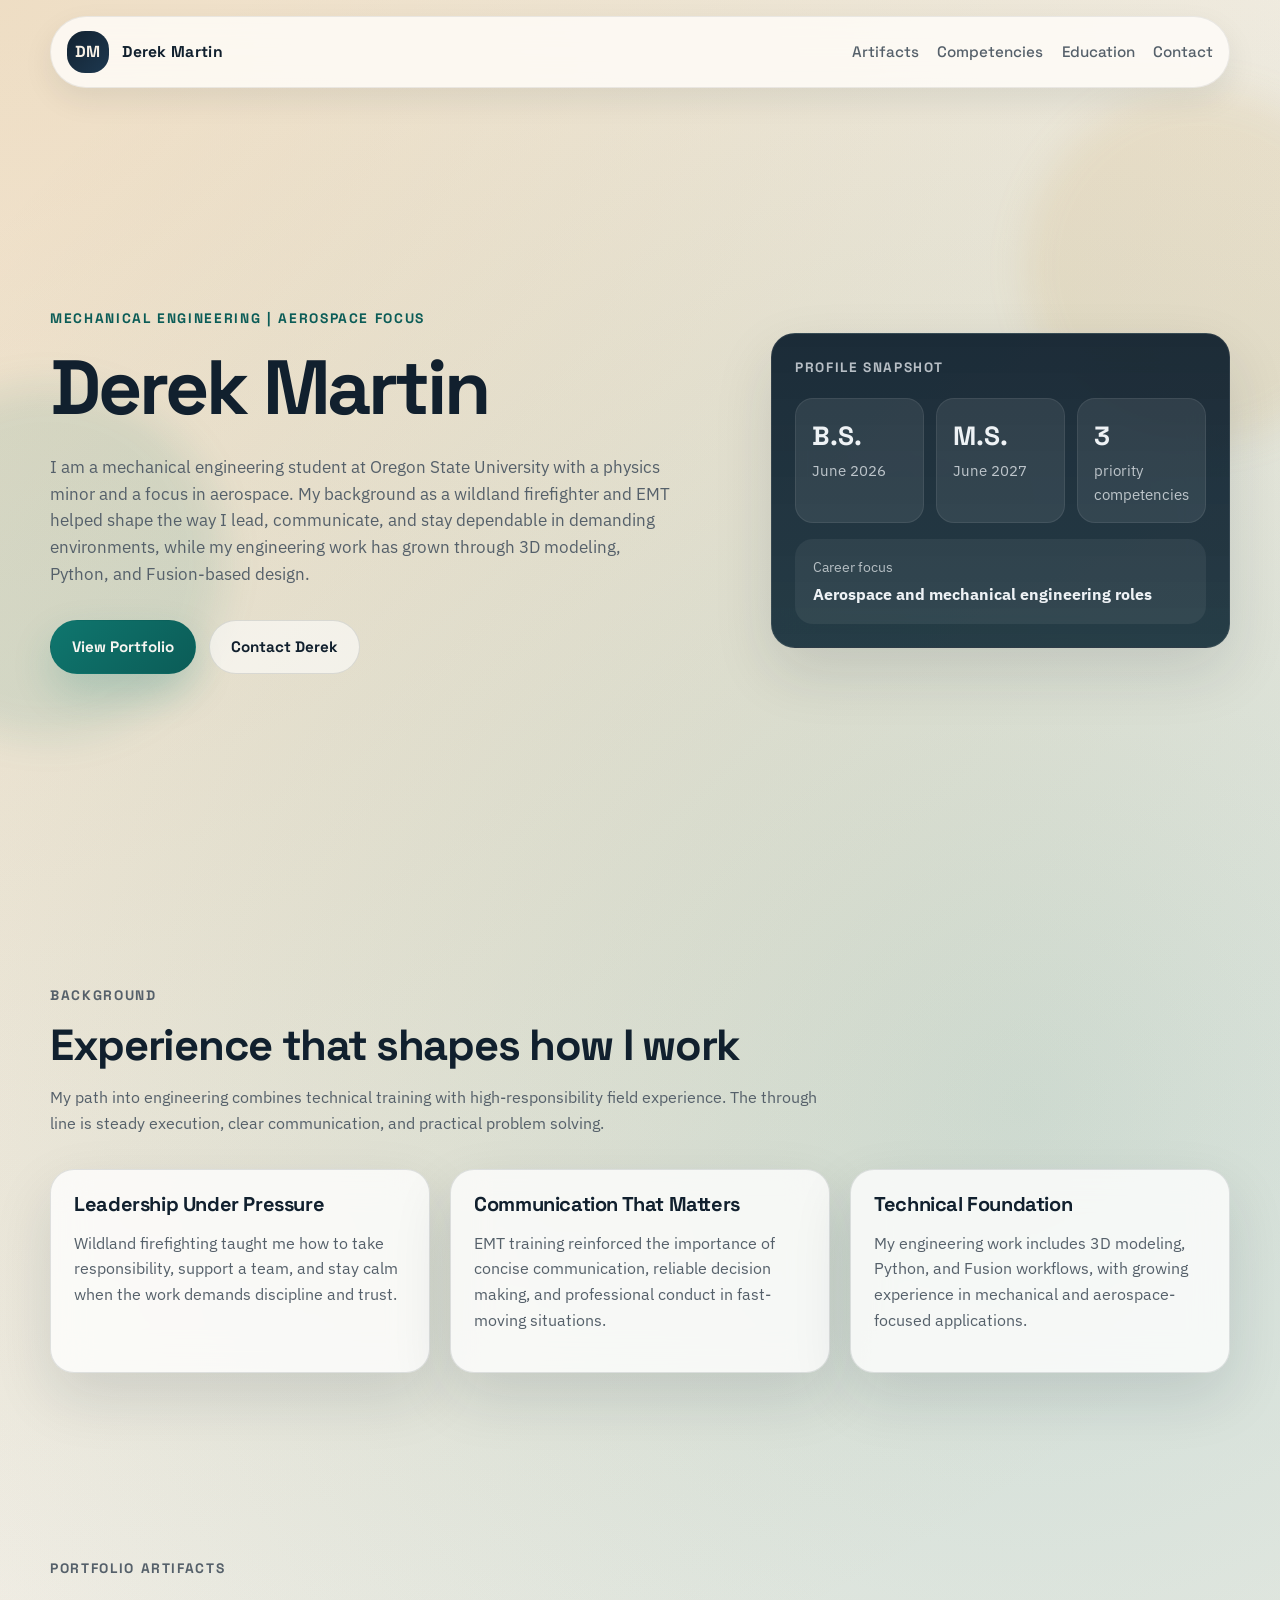
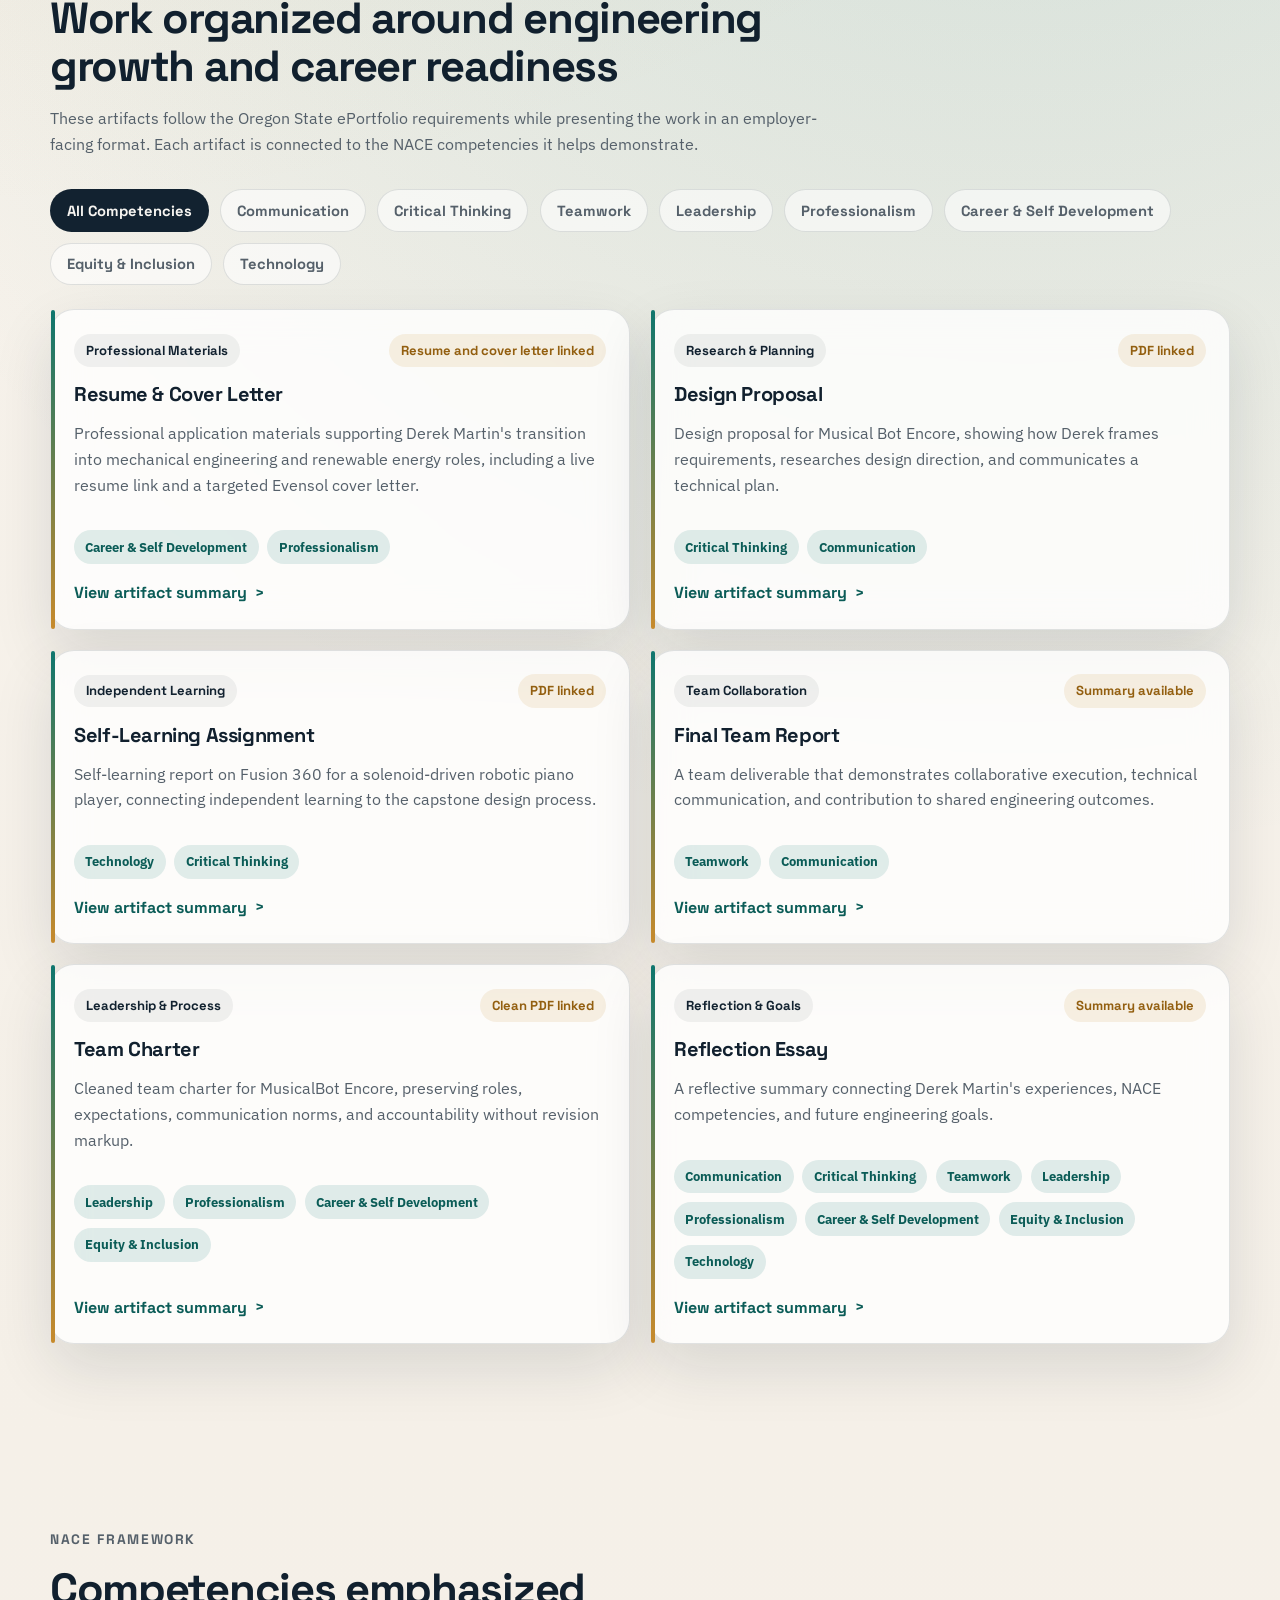
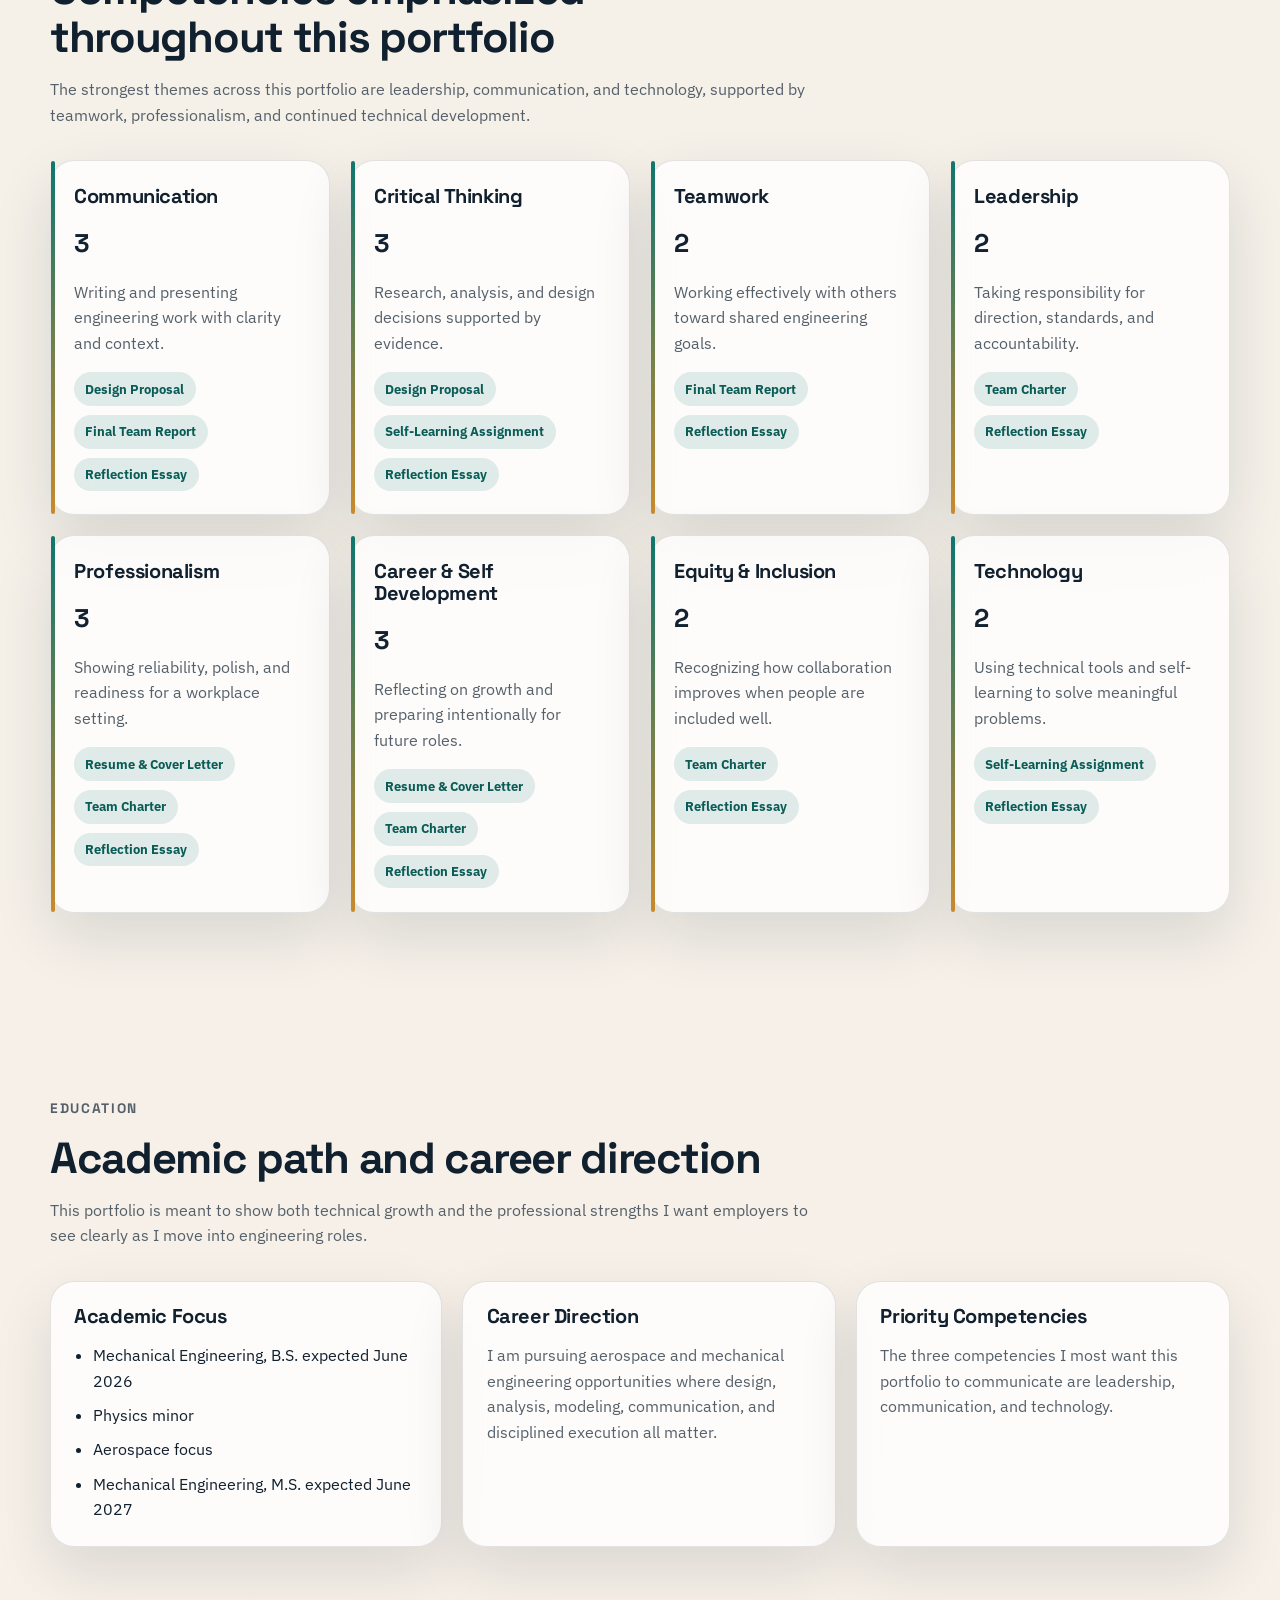
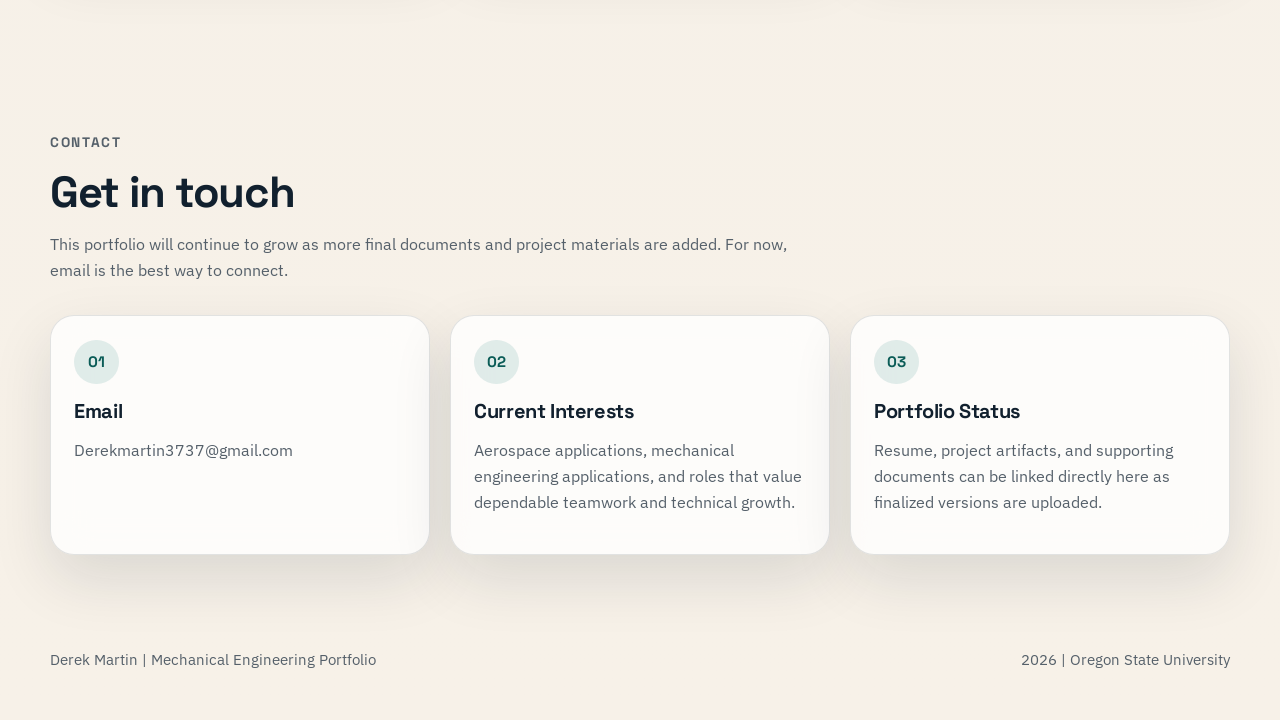
==== commit 37c40cae: "Fix portfolio contact email" ====
--- a/index.html
+++ b/index.html
@@ -42,7 +42,7 @@
           </p>
           <div class="hero-actions">
             <a class="button button-primary" href="#portfolio">View Portfolio</a>
-            <a class="button button-secondary" href="mailto:derrickmartin3737@gmail.com">Email Derek</a>
+            <a class="button button-secondary" href="https://mail.google.com/mail/?view=cm&amp;fs=1&amp;to=Derekmartin3737%40gmail.com&amp;su=Portfolio%20Contact" target="_blank" rel="noopener noreferrer">Contact Derek</a>
           </div>
         </div>
 
@@ -163,7 +163,7 @@
           <article class="feature-card">
             <span class="step-number">01</span>
             <h3>Email</h3>
-            <p><a href="mailto:derrickmartin3737@gmail.com">derrickmartin3737@gmail.com</a></p>
+            <p><a href="mailto:Derekmartin3737@gmail.com?subject=Portfolio%20Contact">Derekmartin3737@gmail.com</a></p>
           </article>
           <article class="feature-card">
             <span class="step-number">02</span>
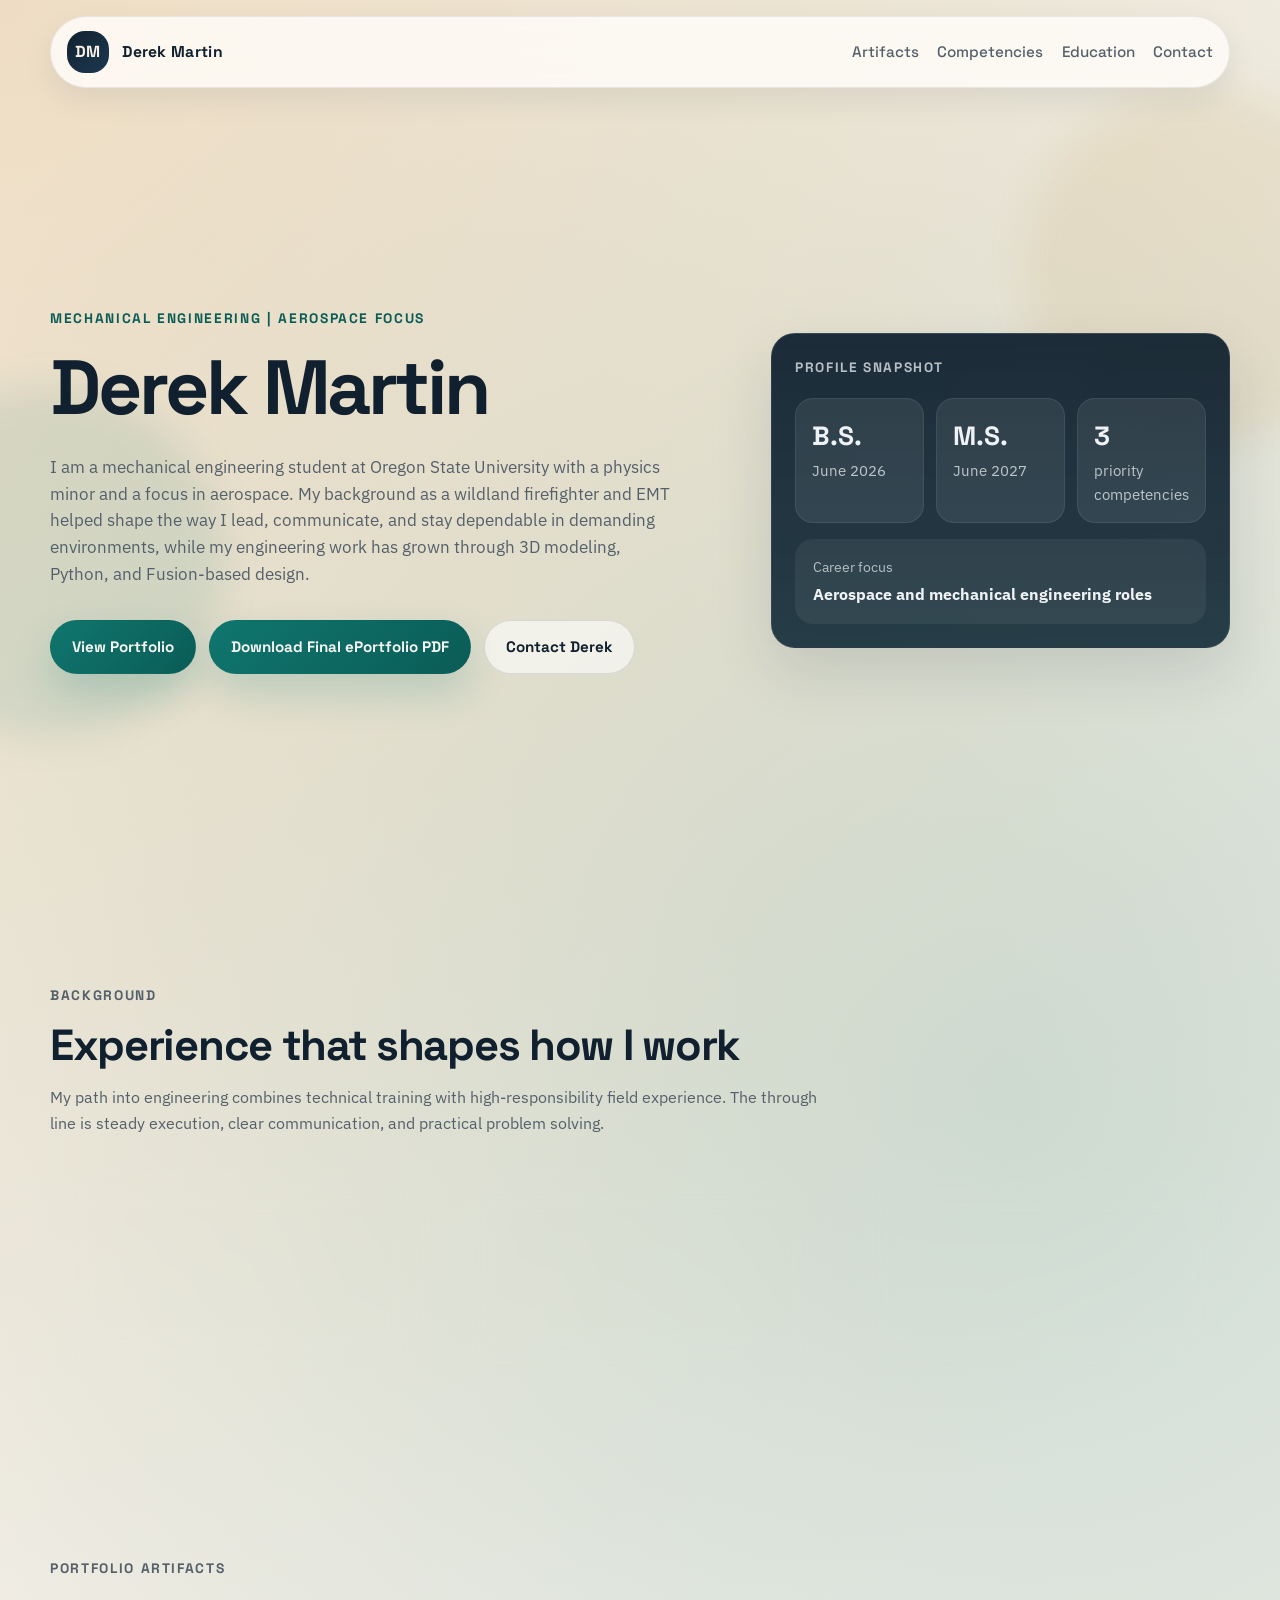
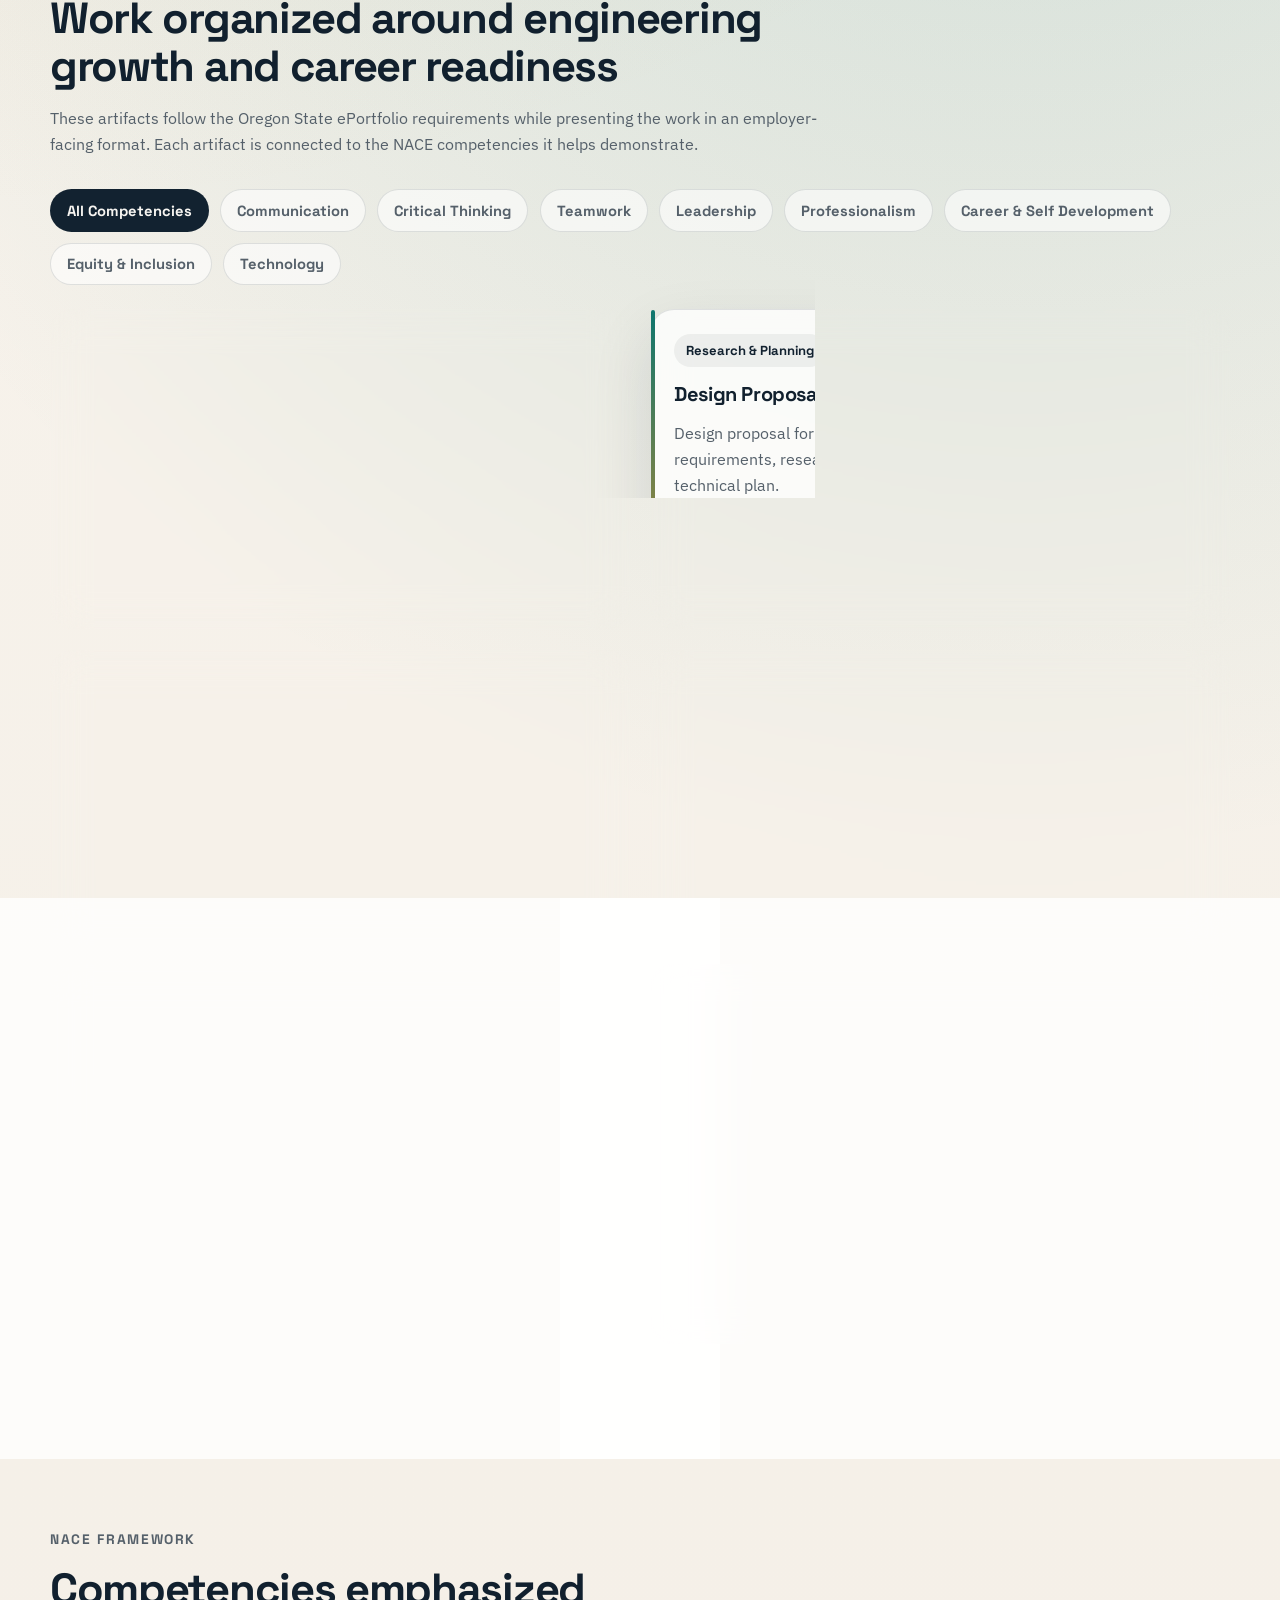
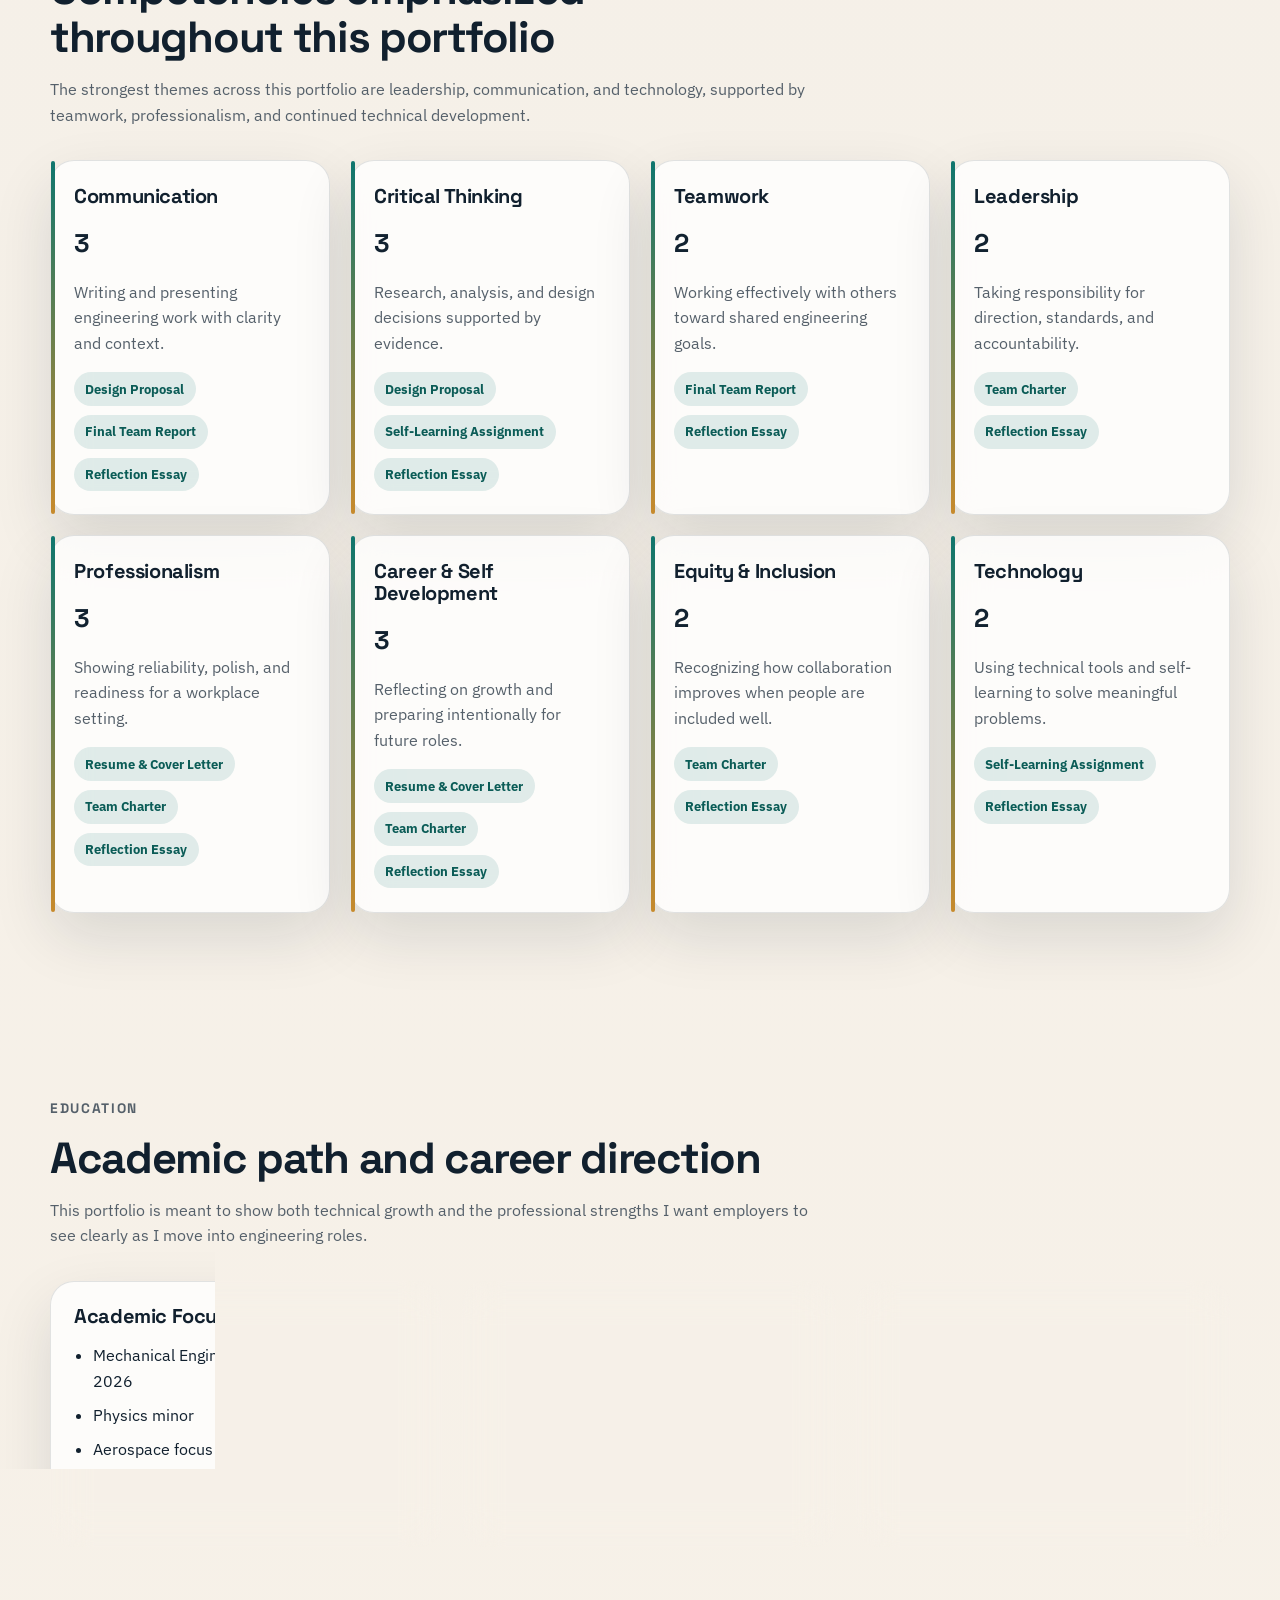
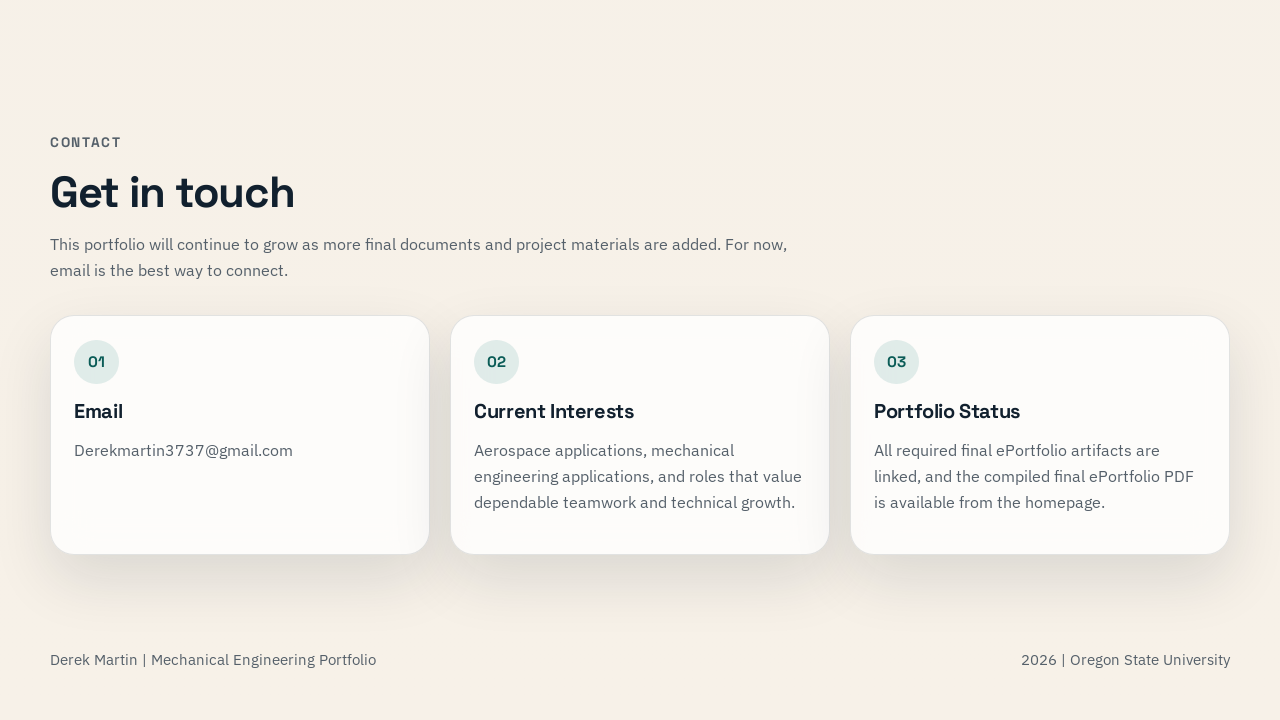
==== commit 80809474: "Finalize ePortfolio submission" ====
--- a/index.html
+++ b/index.html
@@ -42,6 +42,7 @@
           </p>
           <div class="hero-actions">
             <a class="button button-primary" href="#portfolio">View Portfolio</a>
+            <a class="button button-primary" href="derek-martin-final-eportfolio.pdf" target="_blank" rel="noopener noreferrer">Download Final ePortfolio PDF</a>
             <a class="button button-secondary" href="https://mail.google.com/mail/?view=cm&amp;fs=1&amp;to=Derekmartin3737%40gmail.com&amp;su=Portfolio%20Contact" target="_blank" rel="noopener noreferrer">Contact Derek</a>
           </div>
         </div>
@@ -173,7 +174,7 @@
           <article class="feature-card">
             <span class="step-number">03</span>
             <h3>Portfolio Status</h3>
-            <p>Resume, project artifacts, and supporting documents can be linked directly here as finalized versions are uploaded.</p>
+            <p>All required final ePortfolio artifacts are linked, and the compiled final ePortfolio PDF is available from the homepage.</p>
           </article>
         </div>
       </section>
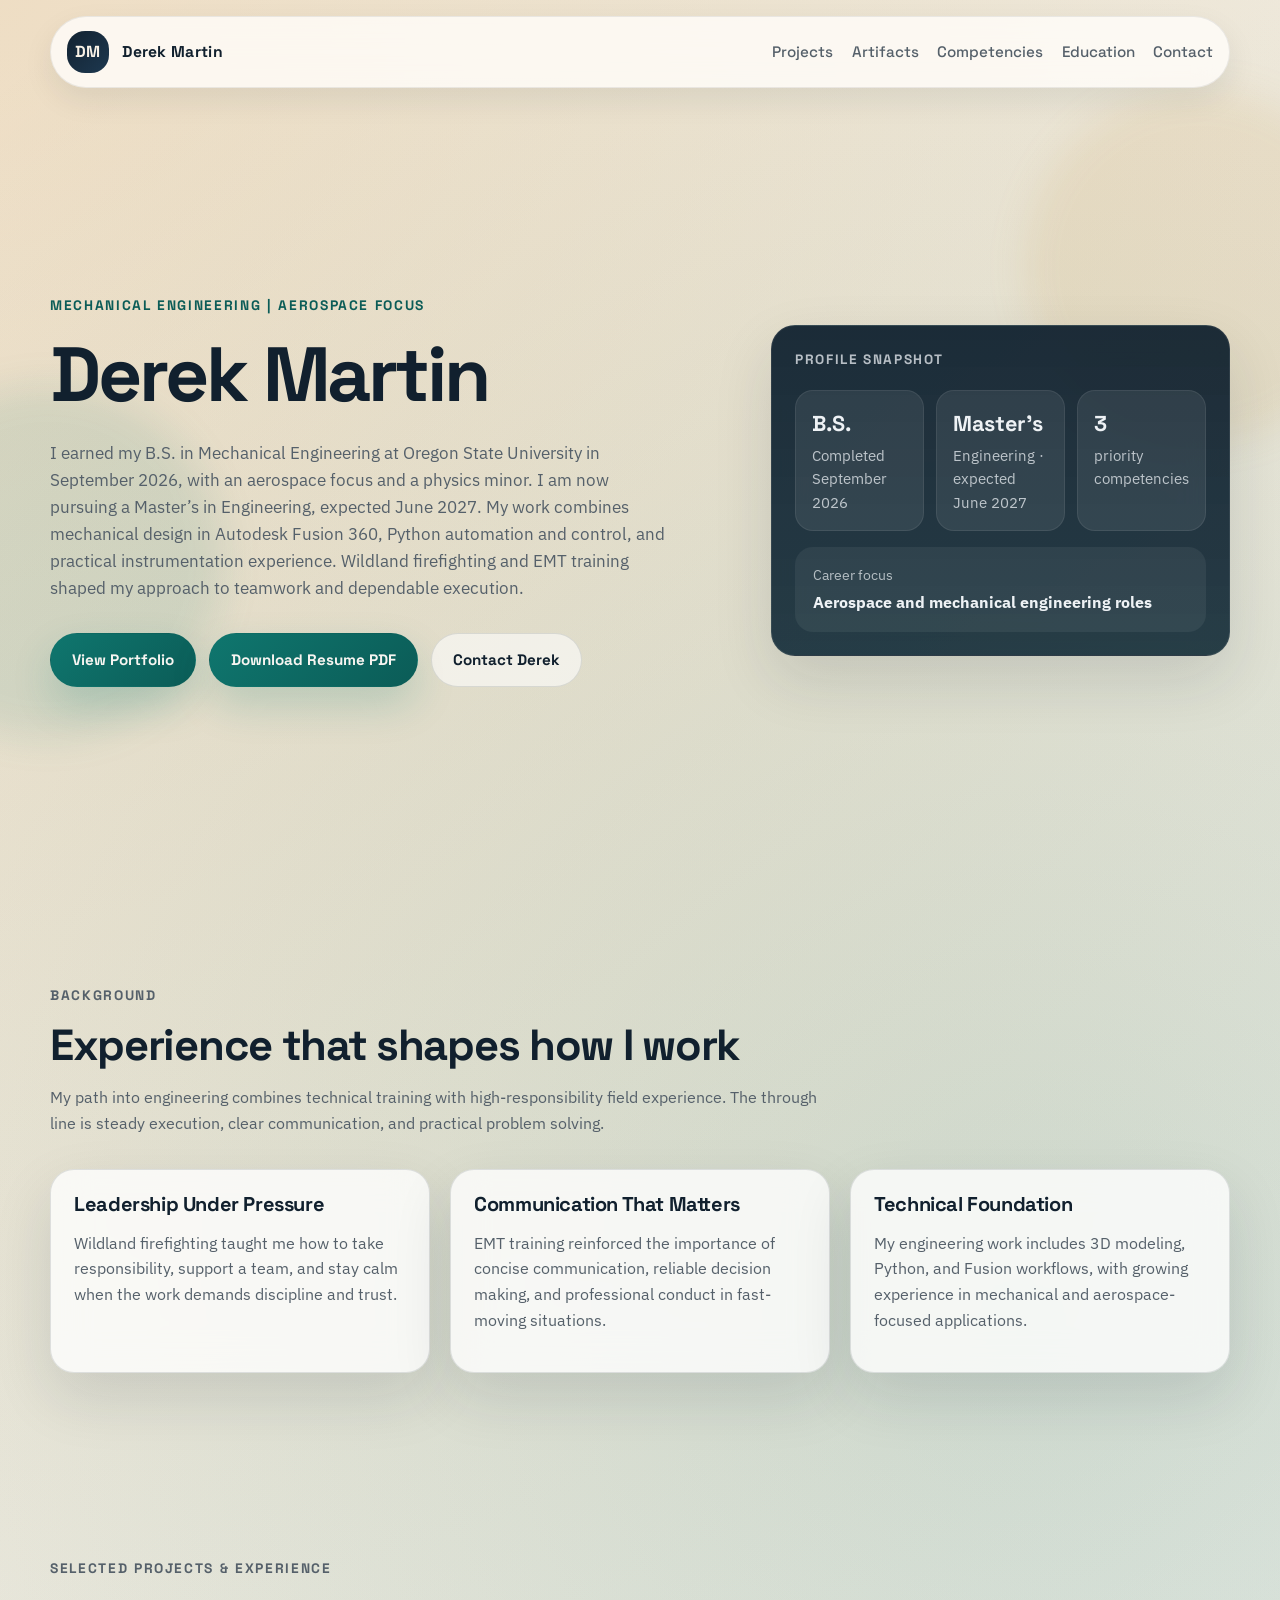
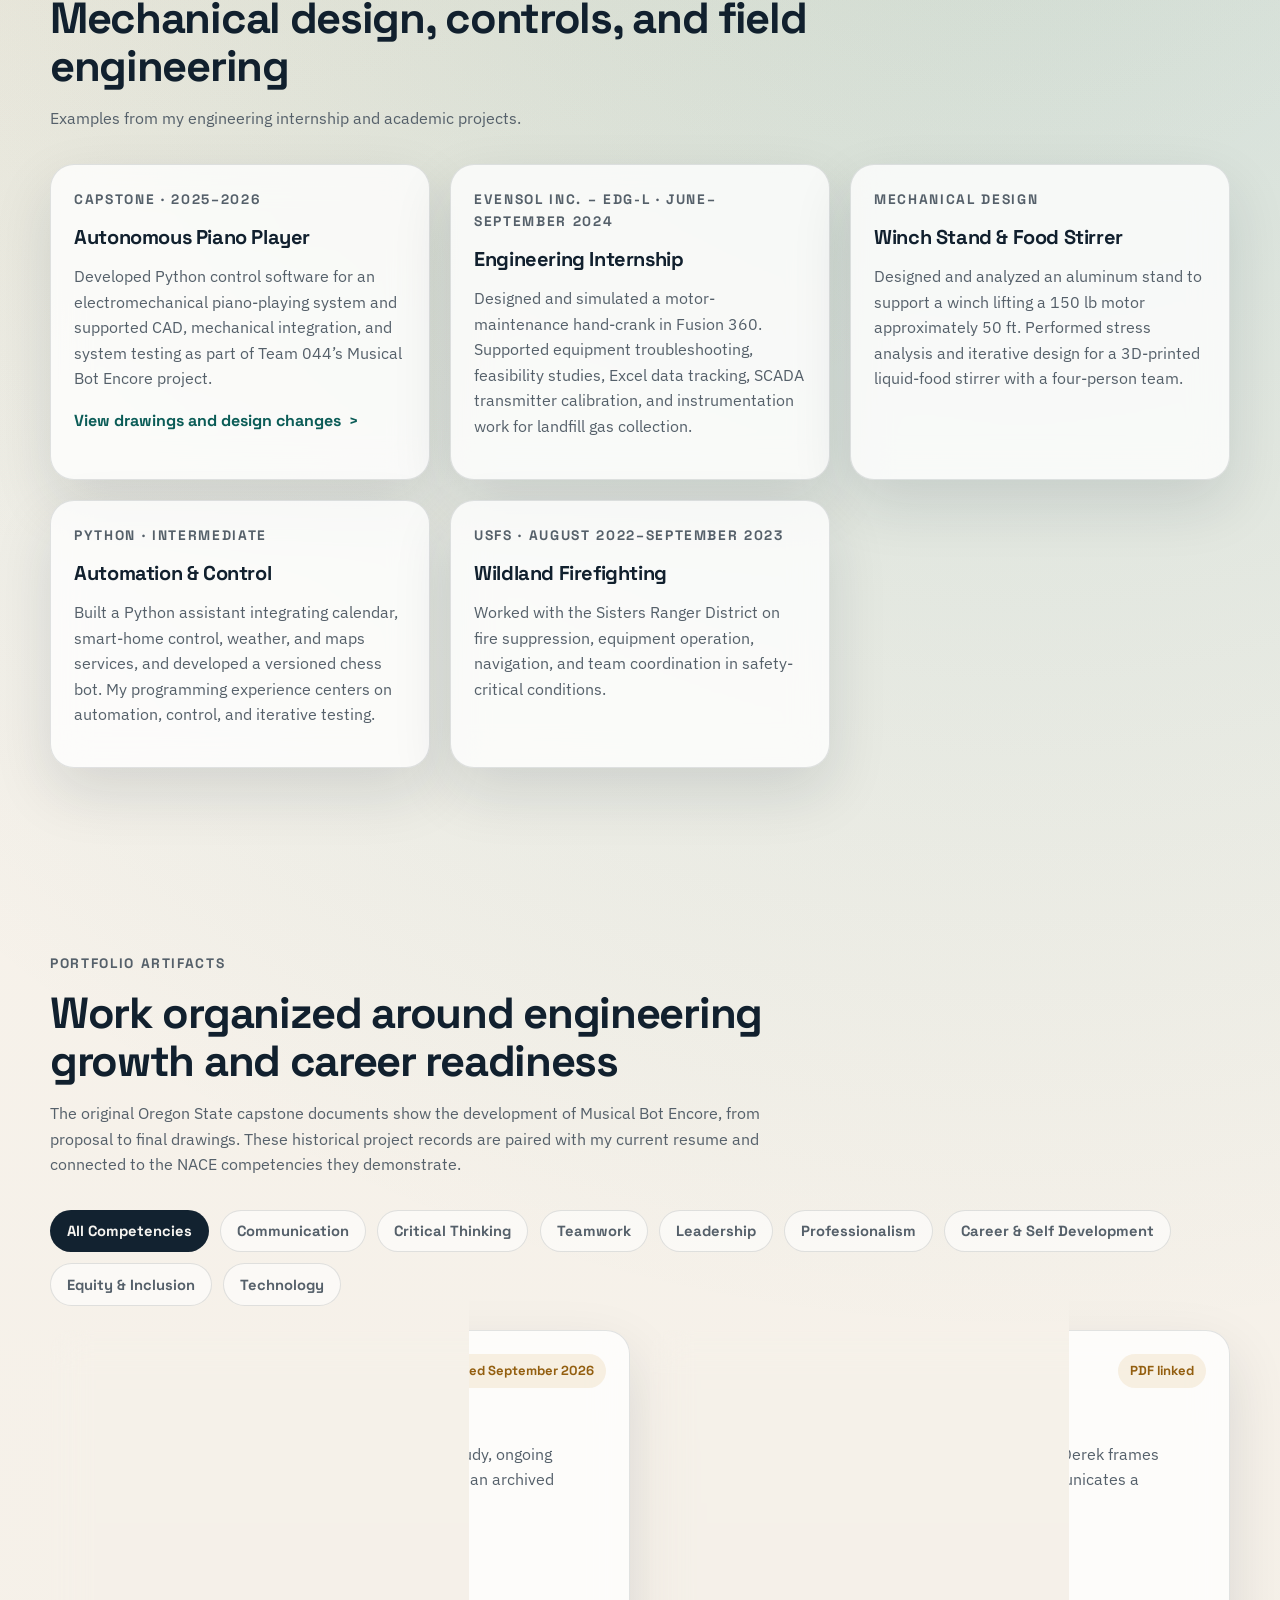
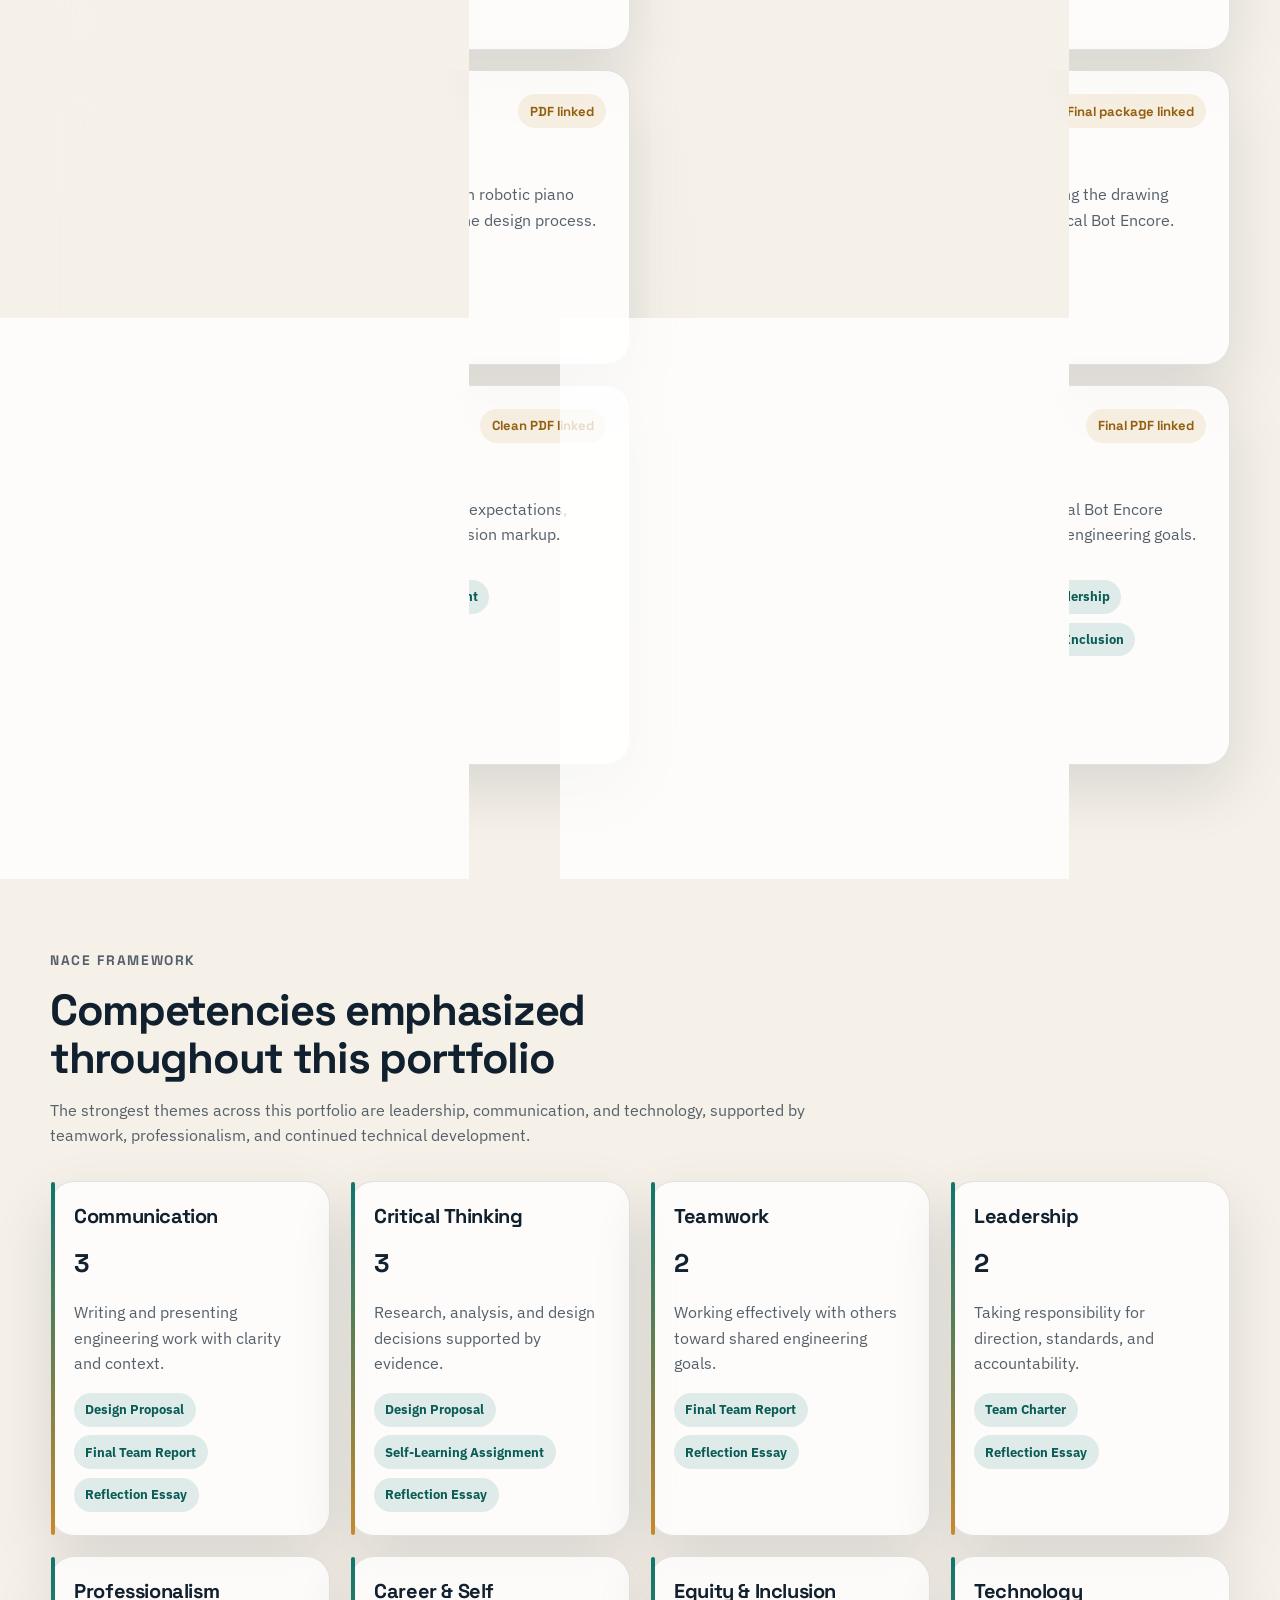
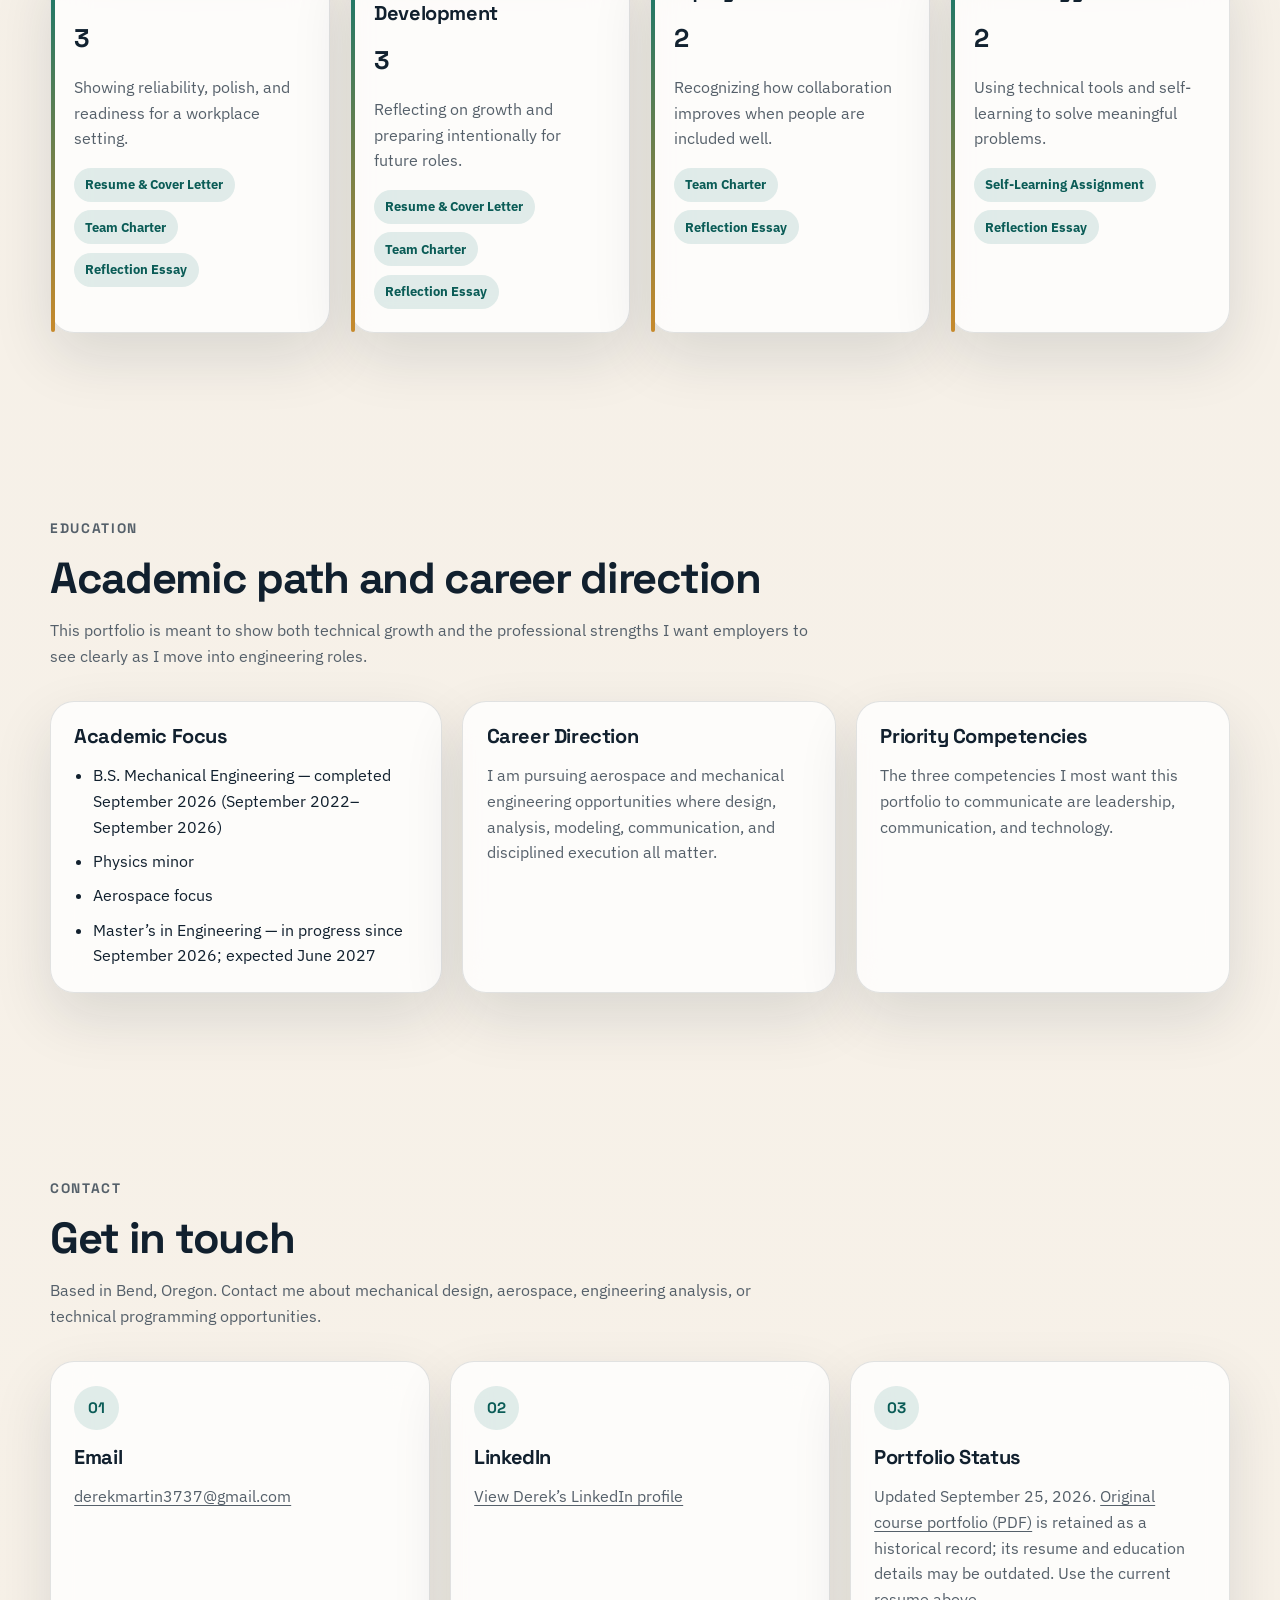
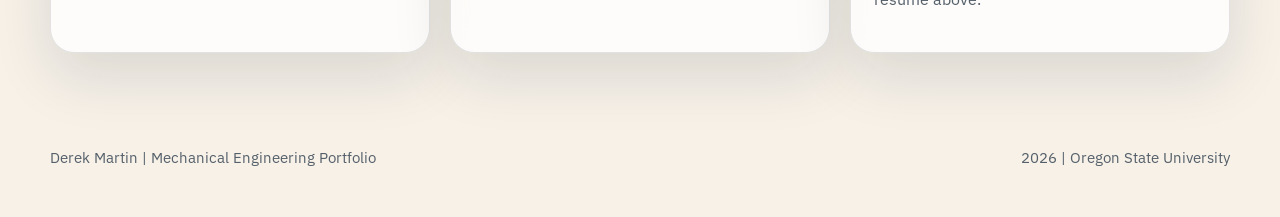
==== commit 941a8a35: "Refresh portfolio with current education resume and experience" ====
--- a/index.html
+++ b/index.html
@@ -4,13 +4,15 @@
   <meta charset="UTF-8">
   <meta name="viewport" content="width=device-width, initial-scale=1.0">
   <title>Derek Martin | Mechanical Engineering Portfolio</title>
-  <meta name="description" content="Engineering portfolio for Derek Martin, a mechanical engineering student with a physics minor, an aerospace focus, and experience in Python and 3D modeling.">
+  <meta name="description" content="Engineering portfolio for Derek Martin, a mechanical engineering graduate and current engineering graduate student with experience in Fusion 360, Python, instrumentation, and mechanical design.">
   <link rel="preconnect" href="https://fonts.googleapis.com">
   <link rel="preconnect" href="https://fonts.gstatic.com" crossorigin>
   <link href="https://fonts.googleapis.com/css2?family=IBM+Plex+Sans:wght@400;500;600;700&family=Space+Grotesk:wght@500;700&display=swap" rel="stylesheet">
   <link rel="stylesheet" href="styles.css">
+<noscript><style>.nav-links { display:flex; } .nav-toggle { display:none; }</style></noscript>
 </head>
 <body class="home-page">
+  <a class="skip-link" href="#main-content">Skip to content</a>
   <div class="page-shell">
     <header class="site-header">
       <nav class="site-nav">
@@ -20,6 +22,7 @@
         </a>
         <button class="nav-toggle" type="button" aria-expanded="false" aria-controls="site-nav-links" data-nav-toggle>Menu</button>
         <div class="nav-links" id="site-nav-links" data-nav-links>
+          <a href="#projects">Projects</a>
           <a href="#portfolio">Artifacts</a>
           <a href="#competencies">Competencies</a>
           <a href="#education">Education</a>
@@ -28,22 +31,23 @@
       </nav>
     </header>
 
-    <main>
-      <section class="hero section reveal" id="top">
+    <main id="main-content">
+      <section class="hero section" id="top">
         <div class="hero-copy">
           <p class="eyebrow">Mechanical Engineering | Aerospace Focus</p>
           <h1>Derek Martin</h1>
           <p class="hero-text">
-            I am a mechanical engineering student at Oregon State University with a physics
-            minor and a focus in aerospace. My background as a wildland firefighter and EMT
-            helped shape the way I lead, communicate, and stay dependable in demanding
-            environments, while my engineering work has grown through 3D modeling, Python,
-            and Fusion-based design.
+            I earned my B.S. in Mechanical Engineering at Oregon State University in
+            September 2026, with an aerospace focus and a physics minor. I am now pursuing
+            a Master’s in Engineering, expected June 2027. My work combines mechanical
+            design in Autodesk Fusion 360, Python automation and control, and practical
+            instrumentation experience. Wildland firefighting and EMT training shaped
+            my approach to teamwork and dependable execution.
           </p>
           <div class="hero-actions">
             <a class="button button-primary" href="#portfolio">View Portfolio</a>
-            <a class="button button-primary" href="derek-martin-final-eportfolio.pdf" target="_blank" rel="noopener noreferrer">Download Final ePortfolio PDF</a>
-            <a class="button button-secondary" href="https://mail.google.com/mail/?view=cm&amp;fs=1&amp;to=Derekmartin3737%40gmail.com&amp;su=Portfolio%20Contact" target="_blank" rel="noopener noreferrer">Contact Derek</a>
+            <a class="button button-primary" href="artifacts/resume-cover-letter/DerekMartin_Resume.pdf" target="_blank" rel="noopener noreferrer">Download Resume PDF</a>
+            <a class="button button-secondary" href="mailto:derekmartin3737@gmail.com?subject=Portfolio%20Contact">Contact Derek</a>
           </div>
         </div>
 
@@ -53,11 +57,11 @@
             <div class="metric-grid">
               <article class="metric-card">
                 <span class="metric-value">B.S.</span>
-                <span class="metric-label">June 2026</span>
+                <span class="metric-label">Completed September 2026</span>
               </article>
               <article class="metric-card">
-                <span class="metric-value">M.S.</span>
-                <span class="metric-label">June 2027</span>
+                <span class="metric-value">Master’s</span>
+                <span class="metric-label">Engineering · expected June 2027</span>
               </article>
               <article class="metric-card">
                 <span class="metric-value">3</span>
@@ -72,7 +76,7 @@
         </aside>
       </section>
 
-      <section class="section reveal" id="background">
+      <section class="section" id="background">
         <div class="section-heading">
           <p class="eyebrow">Background</p>
           <h2>Experience that shapes how I work</h2>
@@ -98,21 +102,65 @@
         </div>
       </section>
 
-      <section class="section reveal" id="portfolio">
+      <section class="section" id="projects">
+        <div class="section-heading">
+          <p class="eyebrow">Selected Projects &amp; Experience</p>
+          <h2>Mechanical design, controls, and field engineering</h2>
+          <p>Examples from my engineering internship and academic projects.</p>
+        </div>
+        <div class="feature-grid">
+          <article class="feature-card">
+            <p class="eyebrow">Capstone · 2025–2026</p>
+            <h3>Autonomous Piano Player</h3>
+            <p>Developed Python control software for an electromechanical piano-playing system and supported CAD, mechanical integration, and system testing as part of Team 044’s Musical Bot Encore project.</p>
+            <a class="artifact-link" href="artifacts/final-team-report/index.html">View drawings and design changes</a>
+          </article>
+          <article class="feature-card">
+            <p class="eyebrow">Evensol Inc. – EDG-L · June–September 2024</p>
+            <h3>Engineering Internship</h3>
+            <p>Designed and simulated a motor-maintenance hand-crank in Fusion 360. Supported equipment troubleshooting, feasibility studies, Excel data tracking, SCADA transmitter calibration, and instrumentation work for landfill gas collection.</p>
+          </article>
+          <article class="feature-card">
+            <p class="eyebrow">Mechanical Design</p>
+            <h3>Winch Stand &amp; Food Stirrer</h3>
+            <p>Designed and analyzed an aluminum stand to support a winch lifting a 150 lb motor approximately 50 ft. Performed stress analysis and iterative design for a 3D-printed liquid-food stirrer with a four-person team.</p>
+          </article>
+          <article class="feature-card">
+            <p class="eyebrow">Python · Intermediate</p>
+            <h3>Automation &amp; Control</h3>
+            <p>Built a Python assistant integrating calendar, smart-home control, weather, and maps services, and developed a versioned chess bot. My programming experience centers on automation, control, and iterative testing.</p>
+          </article>
+          <article class="feature-card">
+            <p class="eyebrow">USFS · August 2022–September 2023</p>
+            <h3>Wildland Firefighting</h3>
+            <p>Worked with the Sisters Ranger District on fire suppression, equipment operation, navigation, and team coordination in safety-critical conditions.</p>
+          </article>
+        </div>
+      </section>
+
+      <section class="section" id="portfolio">
         <div class="section-heading">
           <p class="eyebrow">Portfolio Artifacts</p>
           <h2>Work organized around engineering growth and career readiness</h2>
           <p>
-            These artifacts follow the Oregon State ePortfolio requirements while presenting
-            the work in an employer-facing format. Each artifact is connected to the NACE
-            competencies it helps demonstrate.
+            The original Oregon State capstone documents show the development of Musical Bot
+            Encore, from proposal to final drawings. These historical project records are
+            paired with my current resume and connected to the NACE competencies they demonstrate.
           </p>
         </div>
         <div class="filter-bar" data-filter-bar></div>
         <div class="artifact-grid" data-artifact-grid></div>
-      </section>
-
-      <section class="section reveal" id="competencies">
+        <noscript><p>Browse the portfolio documents:</p><ul class="clean-list">
+<li><a href="artifacts/resume-cover-letter/index.html">Current resume and archived cover letter</a></li>
+<li><a href="artifacts/design-proposal/index.html">Design proposal</a></li>
+<li><a href="artifacts/self-learning-assignment/index.html">Self-learning report</a></li>
+<li><a href="artifacts/final-team-report/index.html">Final team report</a></li>
+<li><a href="artifacts/team-charter/index.html">Team charter</a></li>
+<li><a href="artifacts/reflection-essay/index.html">Reflection essay</a></li>
+</ul></noscript>
+      </section>
+
+      <section class="section" id="competencies">
         <div class="section-heading">
           <p class="eyebrow">NACE Framework</p>
           <h2>Competencies emphasized throughout this portfolio</h2>
@@ -121,7 +169,7 @@
         <div class="competency-grid" data-competency-grid></div>
       </section>
 
-      <section class="section reveal" id="education">
+      <section class="section" id="education">
         <div class="section-heading">
           <p class="eyebrow">Education</p>
           <h2>Academic path and career direction</h2>
@@ -131,10 +179,10 @@
           <article class="info-card">
             <h3>Academic Focus</h3>
             <ul class="clean-list">
-              <li>Mechanical Engineering, B.S. expected June 2026</li>
+              <li>B.S. Mechanical Engineering — completed September 2026 (September 2022–September 2026)</li>
               <li>Physics minor</li>
               <li>Aerospace focus</li>
-              <li>Mechanical Engineering, M.S. expected June 2027</li>
+              <li>Master’s in Engineering — in progress since September 2026; expected June 2027</li>
             </ul>
           </article>
           <article class="info-card">
@@ -154,27 +202,27 @@
         </div>
       </section>
 
-      <section class="section reveal" id="contact">
+      <section class="section" id="contact">
         <div class="section-heading">
           <p class="eyebrow">Contact</p>
           <h2>Get in touch</h2>
-          <p>This portfolio will continue to grow as more final documents and project materials are added. For now, email is the best way to connect.</p>
+          <p>Based in Bend, Oregon. Contact me about mechanical design, aerospace, engineering analysis, or technical programming opportunities.</p>
         </div>
         <div class="feature-grid">
           <article class="feature-card">
             <span class="step-number">01</span>
             <h3>Email</h3>
-            <p><a href="mailto:Derekmartin3737@gmail.com?subject=Portfolio%20Contact">Derekmartin3737@gmail.com</a></p>
+            <p><a href="mailto:derekmartin3737@gmail.com?subject=Portfolio%20Contact">derekmartin3737@gmail.com</a></p>
           </article>
           <article class="feature-card">
             <span class="step-number">02</span>
-            <h3>Current Interests</h3>
-            <p>Aerospace applications, mechanical engineering applications, and roles that value dependable teamwork and technical growth.</p>
+            <h3>LinkedIn</h3>
+            <p><a href="https://www.linkedin.com/in/derek-martin-37746a26a/" target="_blank" rel="noopener noreferrer">View Derek’s LinkedIn profile</a></p>
           </article>
           <article class="feature-card">
             <span class="step-number">03</span>
             <h3>Portfolio Status</h3>
-            <p>All required final ePortfolio artifacts are linked, and the compiled final ePortfolio PDF is available from the homepage.</p>
+            <p>Updated September 25, 2026. <a href="derek-martin-final-eportfolio.pdf" target="_blank" rel="noopener noreferrer">Original course portfolio (PDF)</a> is retained as a historical record; its resume and education details may be outdated. Use the current resume above.</p>
           </article>
         </div>
       </section>
@@ -182,7 +230,7 @@
 
     <footer class="site-footer">
       <p>Derek Martin | Mechanical Engineering Portfolio</p>
-      <p><span class="js-year"></span> | Oregon State University</p>
+      <p><span class="js-year">2026</span> | Oregon State University</p>
     </footer>
   </div>
   <script src="script.js"></script>
--- a/styles.css
+++ b/styles.css
@@ -747,3 +747,19 @@
     transform: none;
   }
 }
+
+/* Readable navigation and documents with keyboard access and narrow screens. */
+section[id] { scroll-margin-top: 7rem; }
+a:focus-visible, button:focus-visible { outline: 3px solid var(--accent); outline-offset: 4px; }
+.feature-card a:not(.artifact-link), .info-card p a { text-decoration: underline; text-underline-offset: 0.2em; }
+.feature-card, .info-card, .artifact-copy, .artifact-sidebar { min-width: 0; overflow-wrap: anywhere; }
+.skip-link { position: fixed; top: 0.5rem; left: 0.5rem; z-index: 100; padding: 0.8rem 1rem; background: white; transform: translateY(-200%); }
+.skip-link:focus { transform: translateY(0); }
+@media (min-width: 761px) { .metric-value { font-size: 1.35rem; } }
+@media print {
+  body { background: white; color: black; }
+  .site-header, .filter-bar, .skip-link { display: none; }
+  .section { padding: 1rem 0; }
+  .hero { min-height: auto; }
+  .panel-card, .feature-card, .artifact-card, .competency-card, .info-card, .artifact-shell { box-shadow: none; break-inside: avoid; }
+}
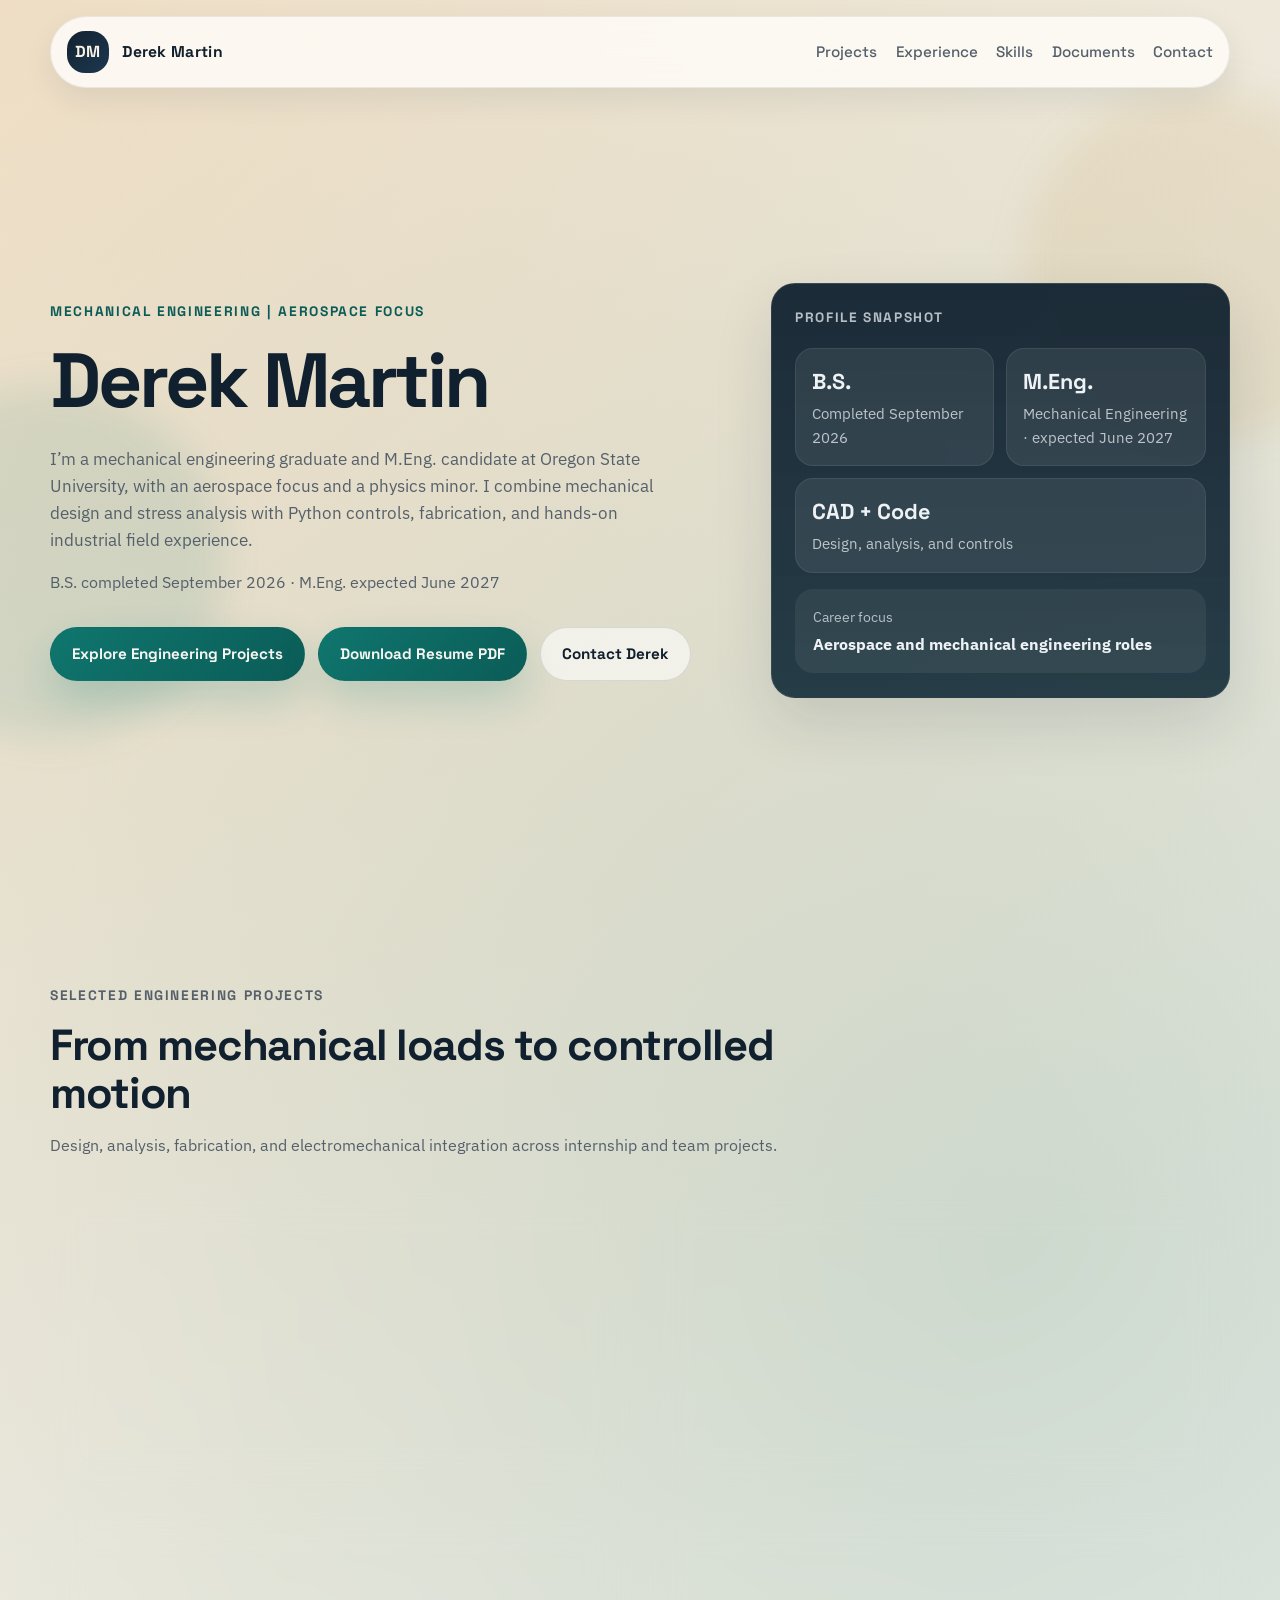
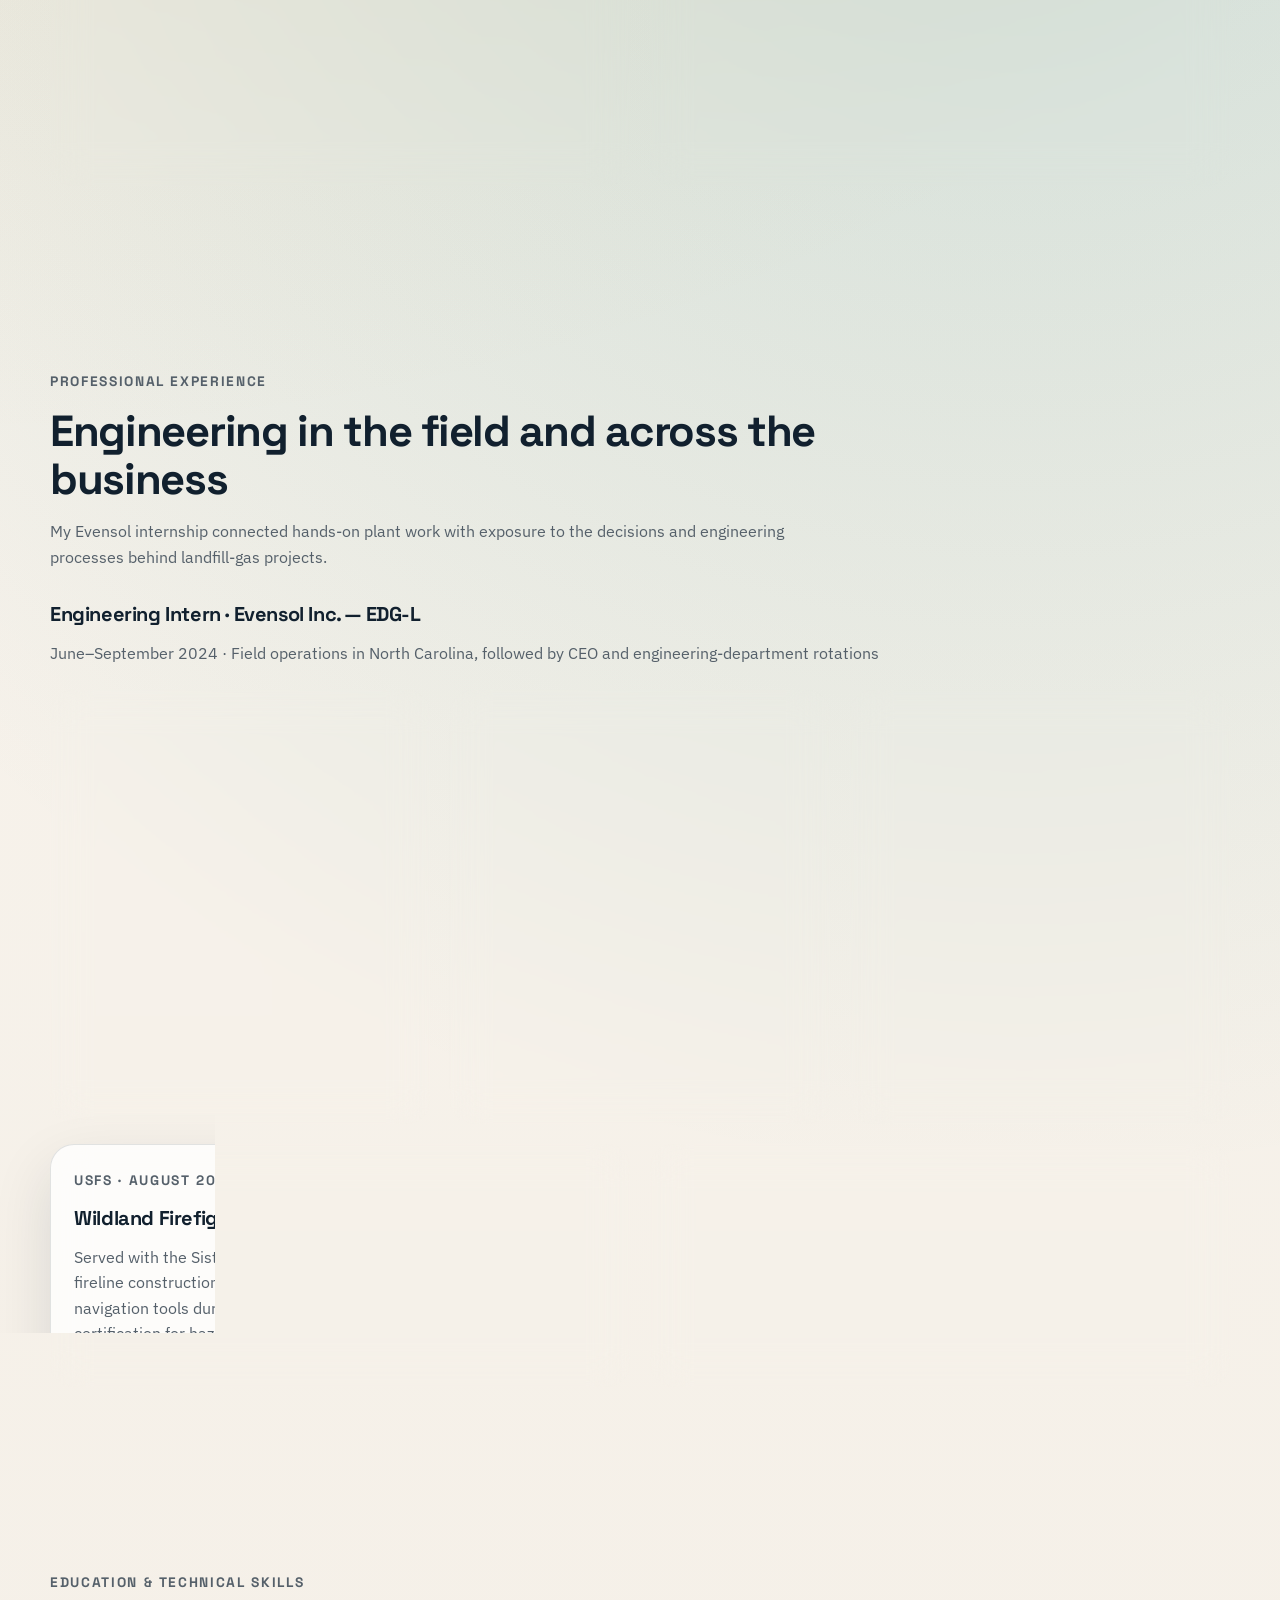
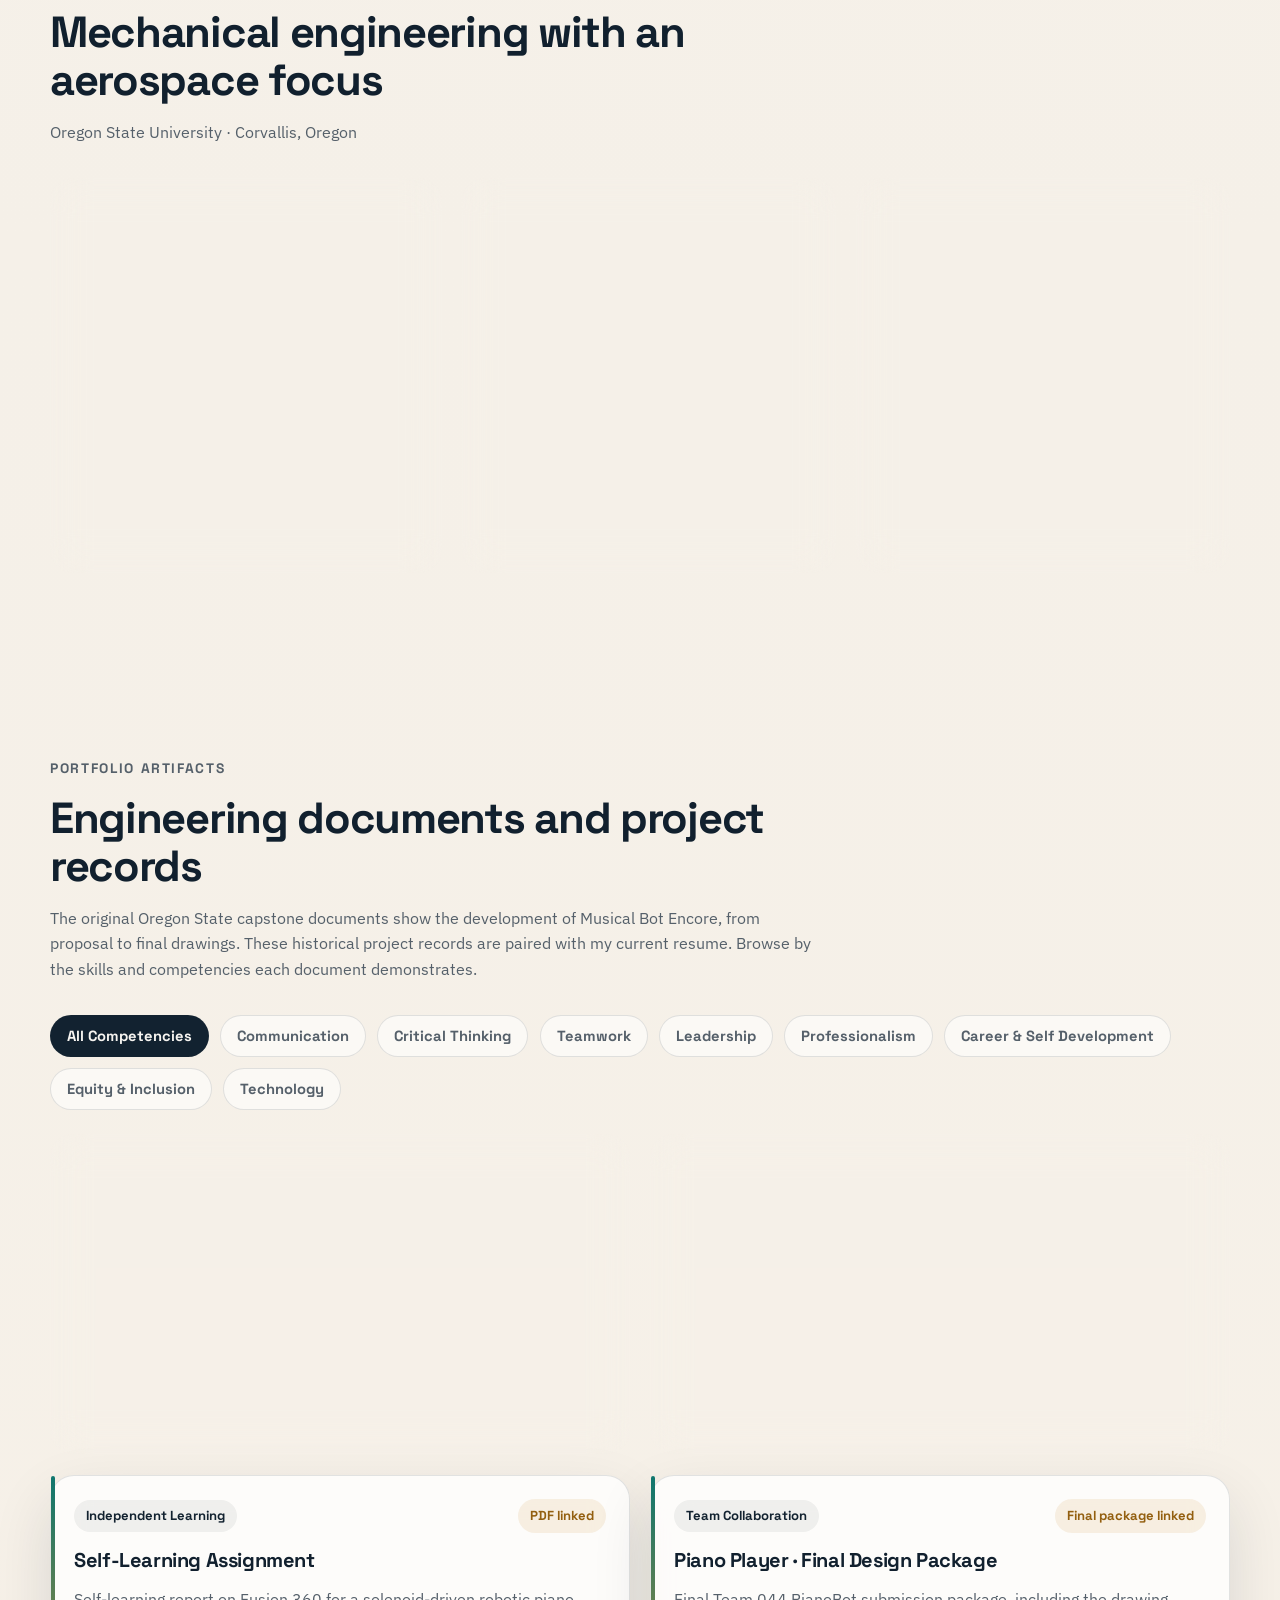
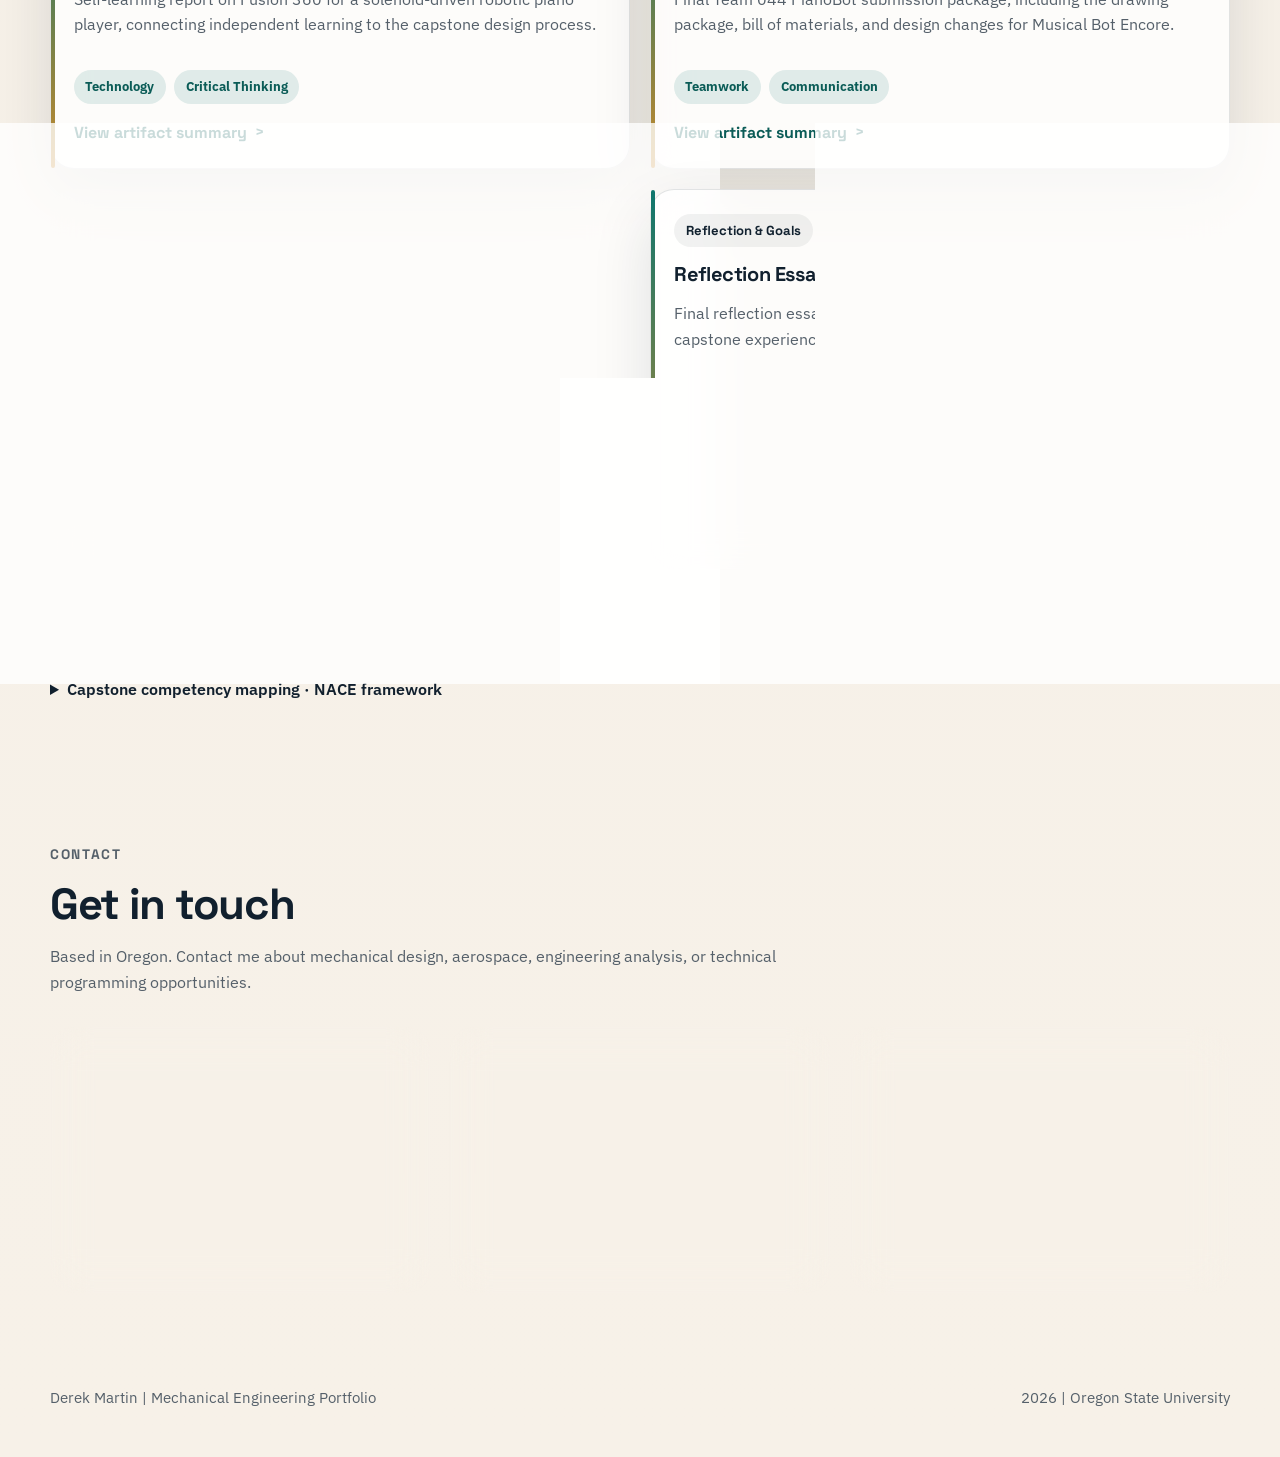
==== commit 107e4ee1: "Update portfolio for current engineering education, Evensol rotations, and project case studies Repl" ====
--- a/index.html
+++ b/index.html
@@ -4,7 +4,7 @@
   <meta charset="UTF-8">
   <meta name="viewport" content="width=device-width, initial-scale=1.0">
   <title>Derek Martin | Mechanical Engineering Portfolio</title>
-  <meta name="description" content="Engineering portfolio for Derek Martin, a mechanical engineering graduate and current engineering graduate student with experience in Fusion 360, Python, instrumentation, and mechanical design.">
+  <meta name="description" content="Derek Martin: mechanical engineering graduate and M.Eng. candidate at Oregon State. Mechanical design, aerospace, Python controls, stress analysis, and field engineering.">
   <link rel="preconnect" href="https://fonts.googleapis.com">
   <link rel="preconnect" href="https://fonts.gstatic.com" crossorigin>
   <link href="https://fonts.googleapis.com/css2?family=IBM+Plex+Sans:wght@400;500;600;700&family=Space+Grotesk:wght@500;700&display=swap" rel="stylesheet">
@@ -23,9 +23,9 @@
         <button class="nav-toggle" type="button" aria-expanded="false" aria-controls="site-nav-links" data-nav-toggle>Menu</button>
         <div class="nav-links" id="site-nav-links" data-nav-links>
           <a href="#projects">Projects</a>
-          <a href="#portfolio">Artifacts</a>
-          <a href="#competencies">Competencies</a>
-          <a href="#education">Education</a>
+          <a href="#experience">Experience</a>
+          <a href="#education">Skills</a>
+          <a href="#portfolio">Documents</a>
           <a href="#contact">Contact</a>
         </div>
       </nav>
@@ -36,16 +36,10 @@
         <div class="hero-copy">
           <p class="eyebrow">Mechanical Engineering | Aerospace Focus</p>
           <h1>Derek Martin</h1>
-          <p class="hero-text">
-            I earned my B.S. in Mechanical Engineering at Oregon State University in
-            September 2026, with an aerospace focus and a physics minor. I am now pursuing
-            a Master’s in Engineering, expected June 2027. My work combines mechanical
-            design in Autodesk Fusion 360, Python automation and control, and practical
-            instrumentation experience. Wildland firefighting and EMT training shaped
-            my approach to teamwork and dependable execution.
-          </p>
+          <p class="hero-text">I’m a mechanical engineering graduate and M.Eng. candidate at Oregon State University, with an aerospace focus and a physics minor. I combine mechanical design and stress analysis with Python controls, fabrication, and hands-on industrial field experience.</p>
+          <p class="hero-subtitle">B.S. completed September 2026 · M.Eng. expected June 2027</p>
           <div class="hero-actions">
-            <a class="button button-primary" href="#portfolio">View Portfolio</a>
+            <a class="button button-primary" href="#projects">Explore Engineering Projects</a>
             <a class="button button-primary" href="artifacts/resume-cover-letter/DerekMartin_Resume.pdf" target="_blank" rel="noopener noreferrer">Download Resume PDF</a>
             <a class="button button-secondary" href="mailto:derekmartin3737@gmail.com?subject=Portfolio%20Contact">Contact Derek</a>
           </div>
@@ -60,12 +54,12 @@
                 <span class="metric-label">Completed September 2026</span>
               </article>
               <article class="metric-card">
-                <span class="metric-value">Master’s</span>
-                <span class="metric-label">Engineering · expected June 2027</span>
+                <span class="metric-value">M.Eng.</span>
+                <span class="metric-label">Mechanical Engineering · expected June 2027</span>
               </article>
               <article class="metric-card">
-                <span class="metric-value">3</span>
-                <span class="metric-label">priority competencies</span>
+                <span class="metric-value">CAD + Code</span>
+                <span class="metric-label">Design, analysis, and controls</span>
               </article>
             </div>
             <div class="panel-note">
@@ -76,79 +70,74 @@
         </aside>
       </section>
 
-      <section class="section" id="background">
+      <section class="section" id="projects">
         <div class="section-heading">
-          <p class="eyebrow">Background</p>
-          <h2>Experience that shapes how I work</h2>
-          <p>
-            My path into engineering combines technical training with high-responsibility
-            field experience. The through line is steady execution, clear communication,
-            and practical problem solving.
-          </p>
+          <p class="eyebrow">Selected Engineering Projects</p>
+          <h2>From mechanical loads to controlled motion</h2>
+          <p>Design, analysis, fabrication, and electromechanical integration across internship and team projects.</p>
         </div>
-        <div class="feature-grid">
+        <div class="feature-grid project-grid">
           <article class="feature-card">
-            <h3>Leadership Under Pressure</h3>
-            <p>Wildland firefighting taught me how to take responsibility, support a team, and stay calm when the work demands discipline and trust.</p>
+            <p class="eyebrow">Capstone · 2025–2026</p><h3>Autonomous Piano Player</h3>
+            <p>Developed Python control software and supported CAD, mechanical integration, and testing for Team 044’s solenoid-driven keyboard robot.</p>
+            <div class="artifact-tags"><span class="tag">Python controls</span><span class="tag">Electromechanical integration</span></div>
+            <a class="artifact-link" href="artifacts/final-team-report/index.html">Explore the capstone</a>
           </article>
           <article class="feature-card">
-            <h3>Communication That Matters</h3>
-            <p>EMT training reinforced the importance of concise communication, reliable decision making, and professional conduct in fast-moving situations.</p>
+            <p class="eyebrow">Evensol · Mechanical Design</p><h3>Fan-Motor Hand-Crank System</h3>
+            <p>Designed and modeled a maintenance mechanism in Fusion 360, evaluated loads and potential weak points, and fabricated and fitted steel components.</p>
+            <div class="artifact-tags"><span class="tag">Fusion 360</span><span class="tag">Stress analysis</span><span class="tag">Fabrication</span></div>
+            <a class="artifact-link" href="projects/hand-crank/index.html">View design contribution</a>
           </article>
           <article class="feature-card">
-            <h3>Technical Foundation</h3>
-            <p>My engineering work includes 3D modeling, Python, and Fusion workflows, with growing experience in mechanical and aerospace-focused applications.</p>
+            <p class="eyebrow">Structural Design</p><h3>Winch Lift Stand</h3>
+            <p>Designed and analyzed an aluminum stand supporting a winch for a 150 lb motor lift over approximately 50 ft.</p>
+            <div class="artifact-tags"><span class="tag">Load support</span><span class="tag">Structural analysis</span></div>
+            <a class="artifact-link" href="projects/winch-stand/index.html">View engineering scope</a>
+          </article>
+          <article class="feature-card">
+            <p class="eyebrow">Team Prototype</p><h3>Food Stirrer Prototype</h3>
+            <p>Performed stress analysis and supported iterative design of a 3D-printed liquid food stirrer within a four-person team.</p>
+            <div class="artifact-tags"><span class="tag">Stress analysis</span><span class="tag">3D printing</span></div>
+            <a class="artifact-link" href="projects/food-stirrer/index.html">View prototype contribution</a>
           </article>
         </div>
       </section>
 
-      <section class="section" id="projects">
-        <div class="section-heading">
-          <p class="eyebrow">Selected Projects &amp; Experience</p>
-          <h2>Mechanical design, controls, and field engineering</h2>
-          <p>Examples from my engineering internship and academic projects.</p>
+      <section class="section" id="experience">
+        <div class="section-heading"><p class="eyebrow">Professional Experience</p><h2>Engineering in the field and across the business</h2><p>My Evensol internship connected hands-on plant work with exposure to the decisions and engineering processes behind landfill-gas projects.</p></div>
+        <article class="experience-header"><h3>Engineering Intern · Evensol Inc. — EDG-L</h3><p>June–September 2024 · Field operations in North Carolina, followed by CEO and engineering-department rotations</p></article>
+        <div class="feature-grid">
+          <article class="feature-card"><p class="eyebrow">01 · Field &amp; Operations</p><h3>Equipment, instrumentation, and fabrication</h3><p>Supported landfill-gas production and decant operations involving compressors, pumps, valves, transmitters, gas sampling, and trailers. Calibrated instrumentation and assisted with condensate-pump installation, control-panel equipment, preventive maintenance, and troubleshooting.</p><p>Designed and analyzed the fan-motor hand-crank system and fabricated and fitted steel components.</p></article>
+          <article class="feature-card"><p class="eyebrow">02 · Executive Exposure</p><h3>How projects become investments</h3><p>Shadowed the CEO in meetings and reviewed how the company approaches project planning, feasibility, budgeting, proposals, and investment evaluation for prospective landfill-gas projects.</p><p>Observed operational tracking, including driver timecards. This rotation provided context for business decisions and project constraints.</p></article>
+          <article class="feature-card"><p class="eyebrow">03 · Engineering Department</p><h3>Project workflow and documentation</h3><p>Worked under the head engineer, gaining exposure to engineering workflows and project planning across multiple phases and months.</p><p>Digitized and reformatted an operations quick-reference binder for plant managers. Supported manufacturing work and learned about tolerances, fabrication steps, and part production workflows.</p></article>
         </div>
-        <div class="feature-grid">
-          <article class="feature-card">
-            <p class="eyebrow">Capstone · 2025–2026</p>
-            <h3>Autonomous Piano Player</h3>
-            <p>Developed Python control software for an electromechanical piano-playing system and supported CAD, mechanical integration, and system testing as part of Team 044’s Musical Bot Encore project.</p>
-            <a class="artifact-link" href="artifacts/final-team-report/index.html">View drawings and design changes</a>
-          </article>
-          <article class="feature-card">
-            <p class="eyebrow">Evensol Inc. – EDG-L · June–September 2024</p>
-            <h3>Engineering Internship</h3>
-            <p>Designed and simulated a motor-maintenance hand-crank in Fusion 360. Supported equipment troubleshooting, feasibility studies, Excel data tracking, SCADA transmitter calibration, and instrumentation work for landfill gas collection.</p>
-          </article>
-          <article class="feature-card">
-            <p class="eyebrow">Mechanical Design</p>
-            <h3>Winch Stand &amp; Food Stirrer</h3>
-            <p>Designed and analyzed an aluminum stand to support a winch lifting a 150 lb motor approximately 50 ft. Performed stress analysis and iterative design for a 3D-printed liquid-food stirrer with a four-person team.</p>
-          </article>
-          <article class="feature-card">
-            <p class="eyebrow">Python · Intermediate</p>
-            <h3>Automation &amp; Control</h3>
-            <p>Built a Python assistant integrating calendar, smart-home control, weather, and maps services, and developed a versioned chess bot. My programming experience centers on automation, control, and iterative testing.</p>
-          </article>
-          <article class="feature-card">
-            <p class="eyebrow">USFS · August 2022–September 2023</p>
-            <h3>Wildland Firefighting</h3>
-            <p>Worked with the Sisters Ranger District on fire suppression, equipment operation, navigation, and team coordination in safety-critical conditions.</p>
-          </article>
+        <div class="feature-grid field-grid">
+          <article class="feature-card"><p class="eyebrow">USFS · August 2022–September 2023</p><h3>Wildland Firefighter</h3><p>Served with the Sisters Ranger District, performing direct and indirect fireline construction, operating firefighting equipment, and using GPS and navigation tools during suppression operations. Held chainsaw certification for hazard tree and vegetation removal during this role.</p></article>
+          <article class="feature-card"><p class="eyebrow">Emergency Response Training</p><h3>EMT Certification</h3><p>Earned EMT certification through Impact EMS on June 9, 2024. Training reinforced clear communication, assessment, and coordinated response under pressure.</p></article>
+        </div>
+      </section>
+
+      <section class="section" id="education">
+        <div class="section-heading"><p class="eyebrow">Education &amp; Technical Skills</p><h2>Mechanical engineering with an aerospace focus</h2><p>Oregon State University · Corvallis, Oregon</p></div>
+        <div class="organization-layout">
+          <article class="info-card"><h3>Education</h3><p><strong>Master of Engineering (M.Eng.), Mechanical Engineering</strong><br>In progress · expected June 2027</p><p><strong>B.S. Mechanical Engineering</strong><br>Completed September 2026<br>Aerospace Engineering Focus · Physics Minor<br>B.S. GPA: 3.68 · Dean’s List</p></article>
+          <article class="info-card"><h3>Engineering Tools &amp; Methods</h3><ul class="clean-list"><li>Autodesk Fusion 360, CAD, and FEA</li><li>Stress and structural analysis</li><li>Python automation and control development</li><li>SCADA and instrumentation calibration</li><li>Electromechanical integration and system testing</li><li>Fabrication and troubleshooting</li><li>Excel, data analysis, and technical documentation</li></ul></article>
+          <article class="info-card"><h3>Relevant Coursework</h3><ul class="clean-list"><li>Space Systems Engineering</li><li>Rocket Propulsion</li><li>Applied Stress Analysis</li><li>Systems Dynamics &amp; Control</li><li>Dynamics</li><li>Mechanics of Materials</li><li>Instrumentation</li></ul></article>
         </div>
       </section>
 
       <section class="section" id="portfolio">
         <div class="section-heading">
           <p class="eyebrow">Portfolio Artifacts</p>
-          <h2>Work organized around engineering growth and career readiness</h2>
+          <h2>Engineering documents and project records</h2>
           <p>
             The original Oregon State capstone documents show the development of Musical Bot
             Encore, from proposal to final drawings. These historical project records are
-            paired with my current resume and connected to the NACE competencies they demonstrate.
+            paired with my current resume. Browse by the skills and competencies each document demonstrates.
           </p>
         </div>
-        <div class="filter-bar" data-filter-bar></div>
+        <div class="filter-bar" role="group" aria-label="Filter documents by competency" data-filter-bar></div><p class="sr-only" role="status" data-filter-status></p>
         <div class="artifact-grid" data-artifact-grid></div>
         <noscript><p>Browse the portfolio documents:</p><ul class="clean-list">
 <li><a href="artifacts/resume-cover-letter/index.html">Current resume and archived cover letter</a></li>
@@ -160,53 +149,15 @@
 </ul></noscript>
       </section>
 
-      <section class="section" id="competencies">
-        <div class="section-heading">
-          <p class="eyebrow">NACE Framework</p>
-          <h2>Competencies emphasized throughout this portfolio</h2>
-          <p>The strongest themes across this portfolio are leadership, communication, and technology, supported by teamwork, professionalism, and continued technical development.</p>
-        </div>
-        <div class="competency-grid" data-competency-grid></div>
-      </section>
-
-      <section class="section" id="education">
-        <div class="section-heading">
-          <p class="eyebrow">Education</p>
-          <h2>Academic path and career direction</h2>
-          <p>This portfolio is meant to show both technical growth and the professional strengths I want employers to see clearly as I move into engineering roles.</p>
-        </div>
-        <div class="organization-layout">
-          <article class="info-card">
-            <h3>Academic Focus</h3>
-            <ul class="clean-list">
-              <li>B.S. Mechanical Engineering — completed September 2026 (September 2022–September 2026)</li>
-              <li>Physics minor</li>
-              <li>Aerospace focus</li>
-              <li>Master’s in Engineering — in progress since September 2026; expected June 2027</li>
-            </ul>
-          </article>
-          <article class="info-card">
-            <h3>Career Direction</h3>
-            <p>
-              I am pursuing aerospace and mechanical engineering opportunities where design,
-              analysis, modeling, communication, and disciplined execution all matter.
-            </p>
-          </article>
-          <article class="info-card">
-            <h3>Priority Competencies</h3>
-            <p>
-              The three competencies I most want this portfolio to communicate are
-              leadership, communication, and technology.
-            </p>
-          </article>
-        </div>
+      <section class="section compact-section" id="competencies">
+        <details><summary>Capstone competency mapping · NACE framework</summary><p class="archive-note">The original course portfolio maps its documents to eight career-readiness competencies.</p><div class="competency-grid" data-competency-grid></div></details>
       </section>
 
       <section class="section" id="contact">
         <div class="section-heading">
           <p class="eyebrow">Contact</p>
           <h2>Get in touch</h2>
-          <p>Based in Bend, Oregon. Contact me about mechanical design, aerospace, engineering analysis, or technical programming opportunities.</p>
+          <p>Based in Oregon. Contact me about mechanical design, aerospace, engineering analysis, or technical programming opportunities.</p>
         </div>
         <div class="feature-grid">
           <article class="feature-card">
@@ -222,7 +173,7 @@
           <article class="feature-card">
             <span class="step-number">03</span>
             <h3>Portfolio Status</h3>
-            <p>Updated September 25, 2026. <a href="derek-martin-final-eportfolio.pdf" target="_blank" rel="noopener noreferrer">Original course portfolio (PDF)</a> is retained as a historical record; its resume and education details may be outdated. Use the current resume above.</p>
+            <p>Updated October 6, 2026. <a href="derek-martin-final-eportfolio.pdf" target="_blank" rel="noopener noreferrer">Original course portfolio (PDF)</a> is retained as a historical record; its resume and education details may be outdated. Use the current resume above.</p>
           </article>
         </div>
       </section>
--- a/styles.css
+++ b/styles.css
@@ -763,3 +763,30 @@
   .hero { min-height: auto; }
   .panel-card, .feature-card, .artifact-card, .competency-card, .info-card, .artifact-shell { box-shadow: none; break-inside: avoid; }
 }
+
+/* Recruiting content uses the original palette, typography, and card treatments. */
+.hero-subtitle, .archive-note { color: var(--muted); }
+.metric-grid { grid-template-columns: repeat(2, minmax(0, 1fr)); }
+.metric-card:last-child { grid-column: 1 / -1; }
+.project-grid, .field-grid { grid-template-columns: repeat(2, minmax(0, 1fr)); }
+.project-grid .feature-card { display: flex; flex-direction: column; gap: 1rem; }
+.project-grid .feature-card p { margin: 0; }
+.project-grid .artifact-link { margin-top: auto; padding-top: 0.5rem; }
+.experience-header { margin-bottom: 1.5rem; }
+.experience-header p { color: var(--muted); }
+.field-grid { margin-top: 1.25rem; }
+.compact-section { padding-top: 0; padding-bottom: 2rem; }
+summary { cursor: pointer; font-weight: 600; padding: 1rem 0; }
+summary:focus-visible { outline: 3px solid var(--accent); outline-offset: 4px; }
+.project-detail { display: grid; gap: 1.25rem; max-width: 850px; }
+.project-detail h2, .artifact-copy .info-card h2 { font-size: 1.35rem; letter-spacing: -0.02em; }
+.sr-only { position: absolute; width: 1px; height: 1px; padding: 0; margin: -1px; overflow: hidden; clip-path: inset(50%); white-space: nowrap; border: 0; }
+@media (max-width: 760px) {
+  .section { padding-block: 3rem; }
+  .hero { padding-top: 2rem; }
+  .hero-panel, .panel-card { width: 100%; }
+  .project-grid, .field-grid { grid-template-columns: 1fr; }
+  .compact-section { padding-top: 0; }
+  .nav-links a { padding: 0.35rem 0; }
+}
+.artifact-sidebar { align-content: start; }
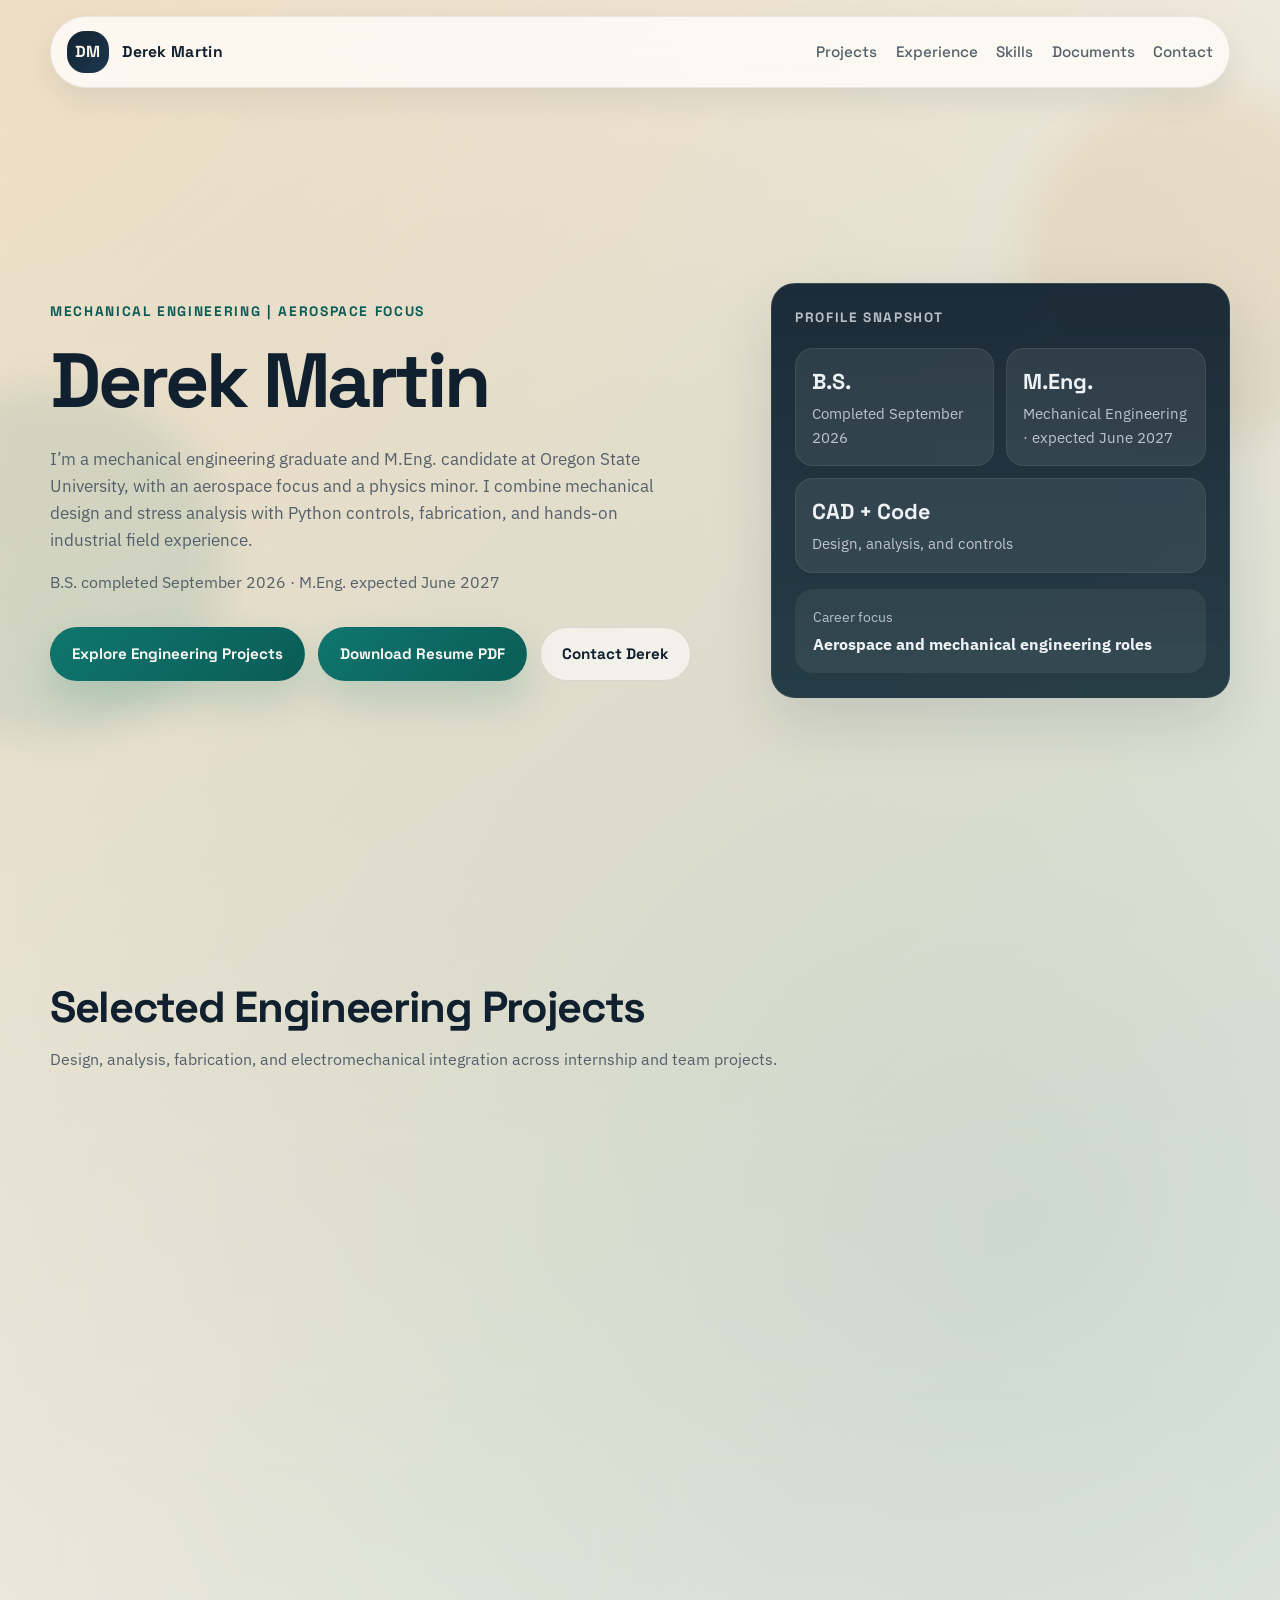
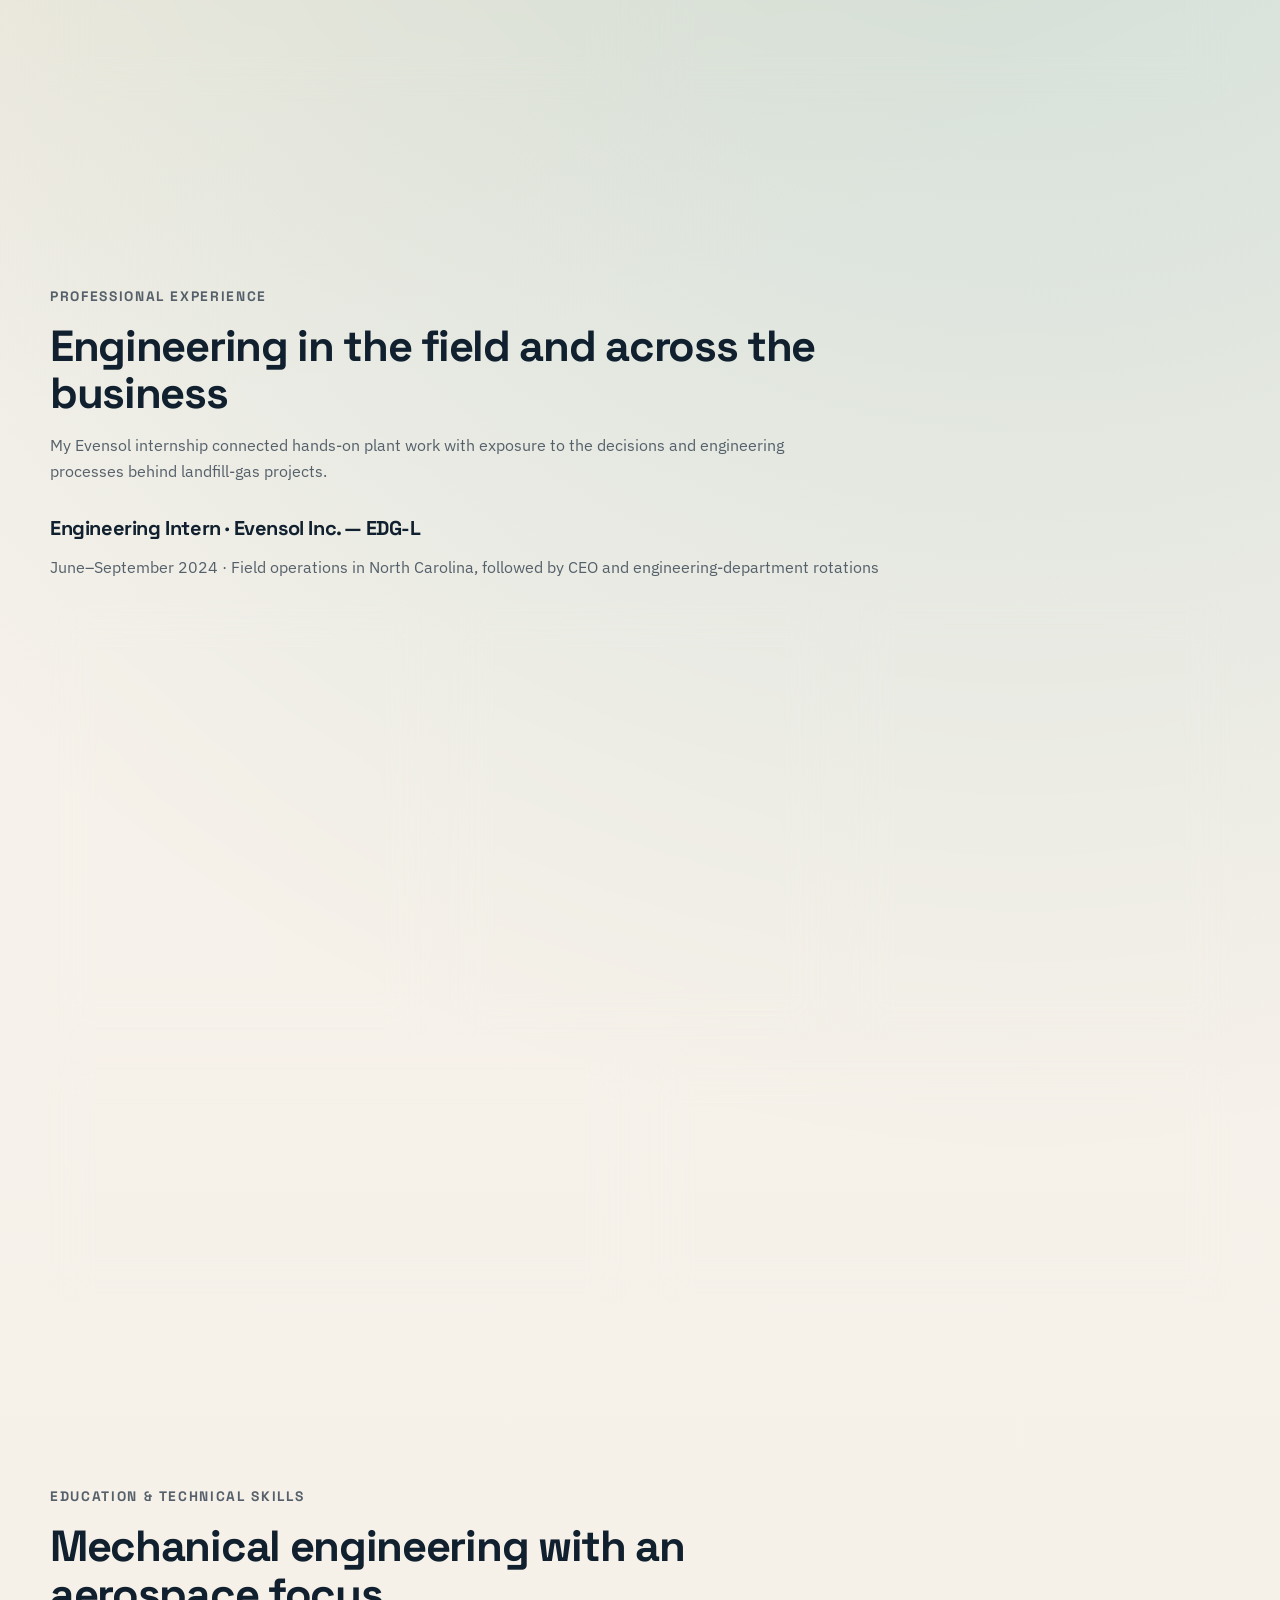
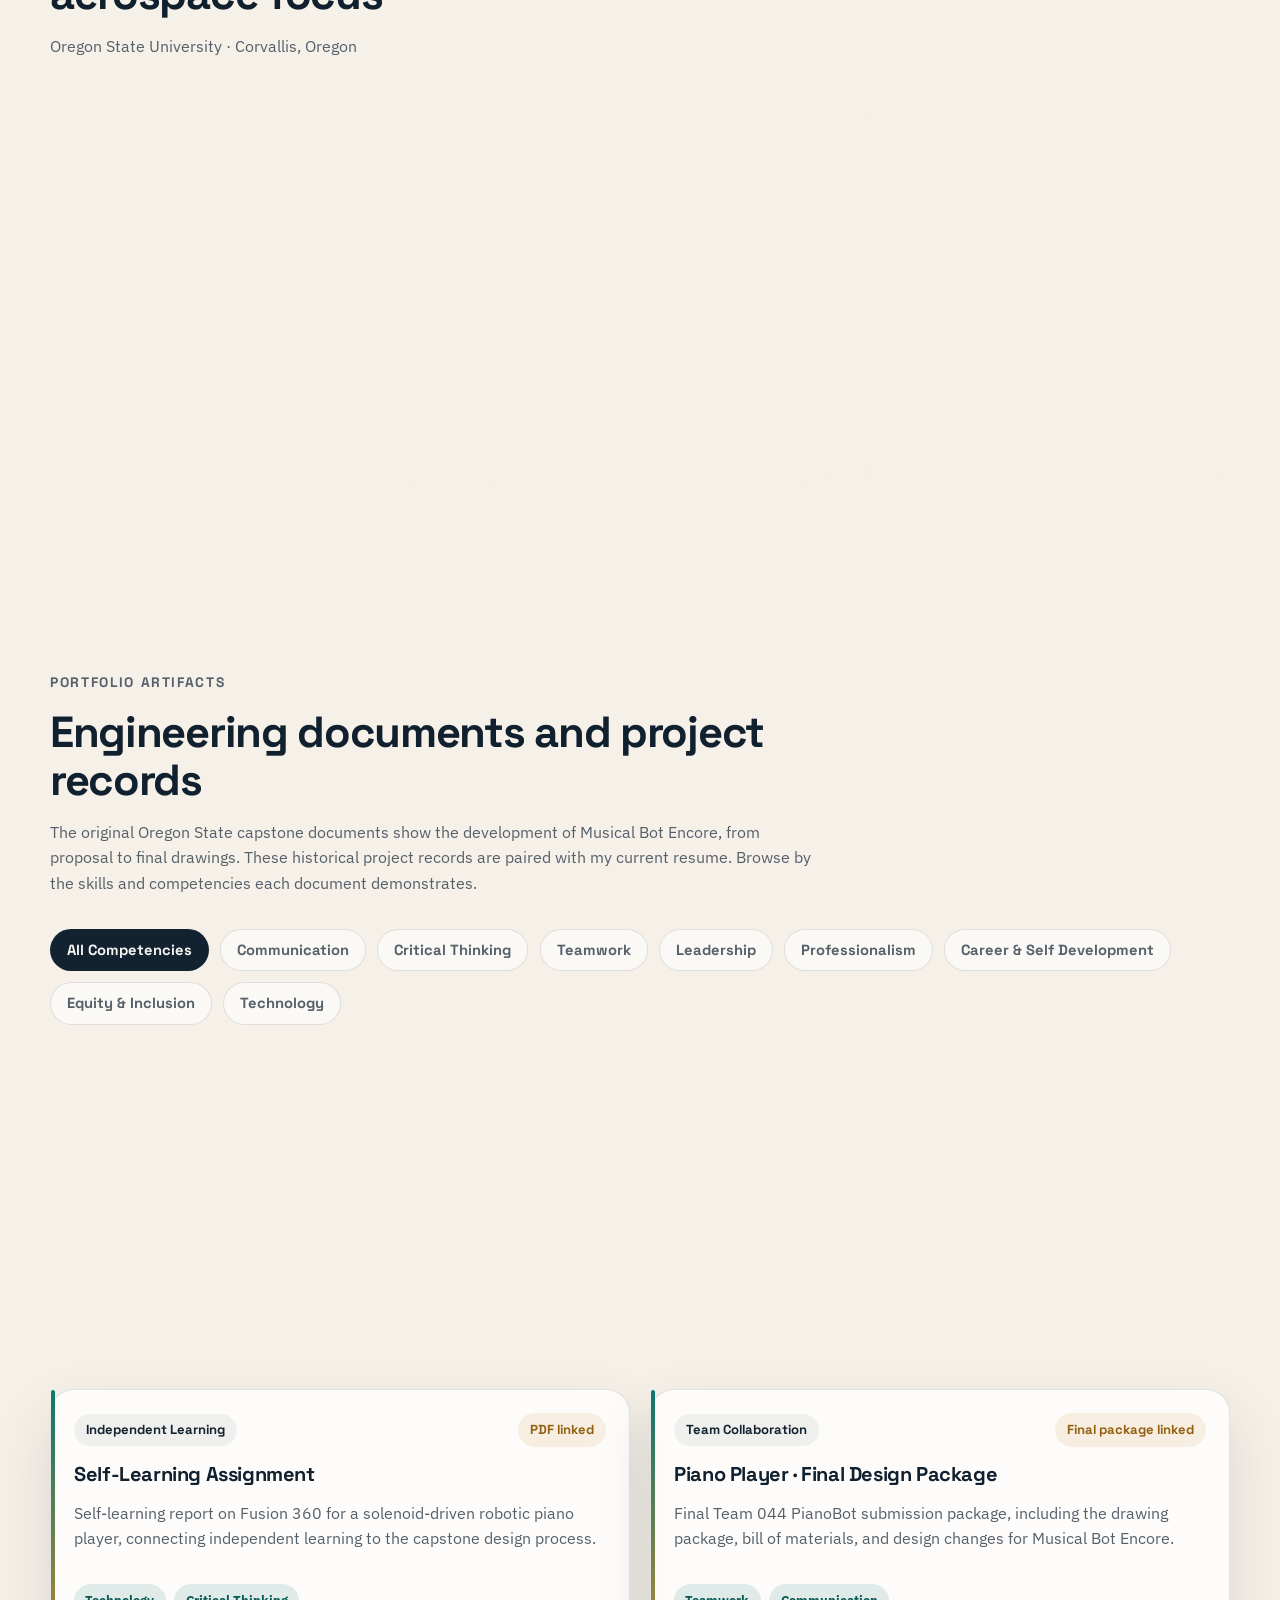
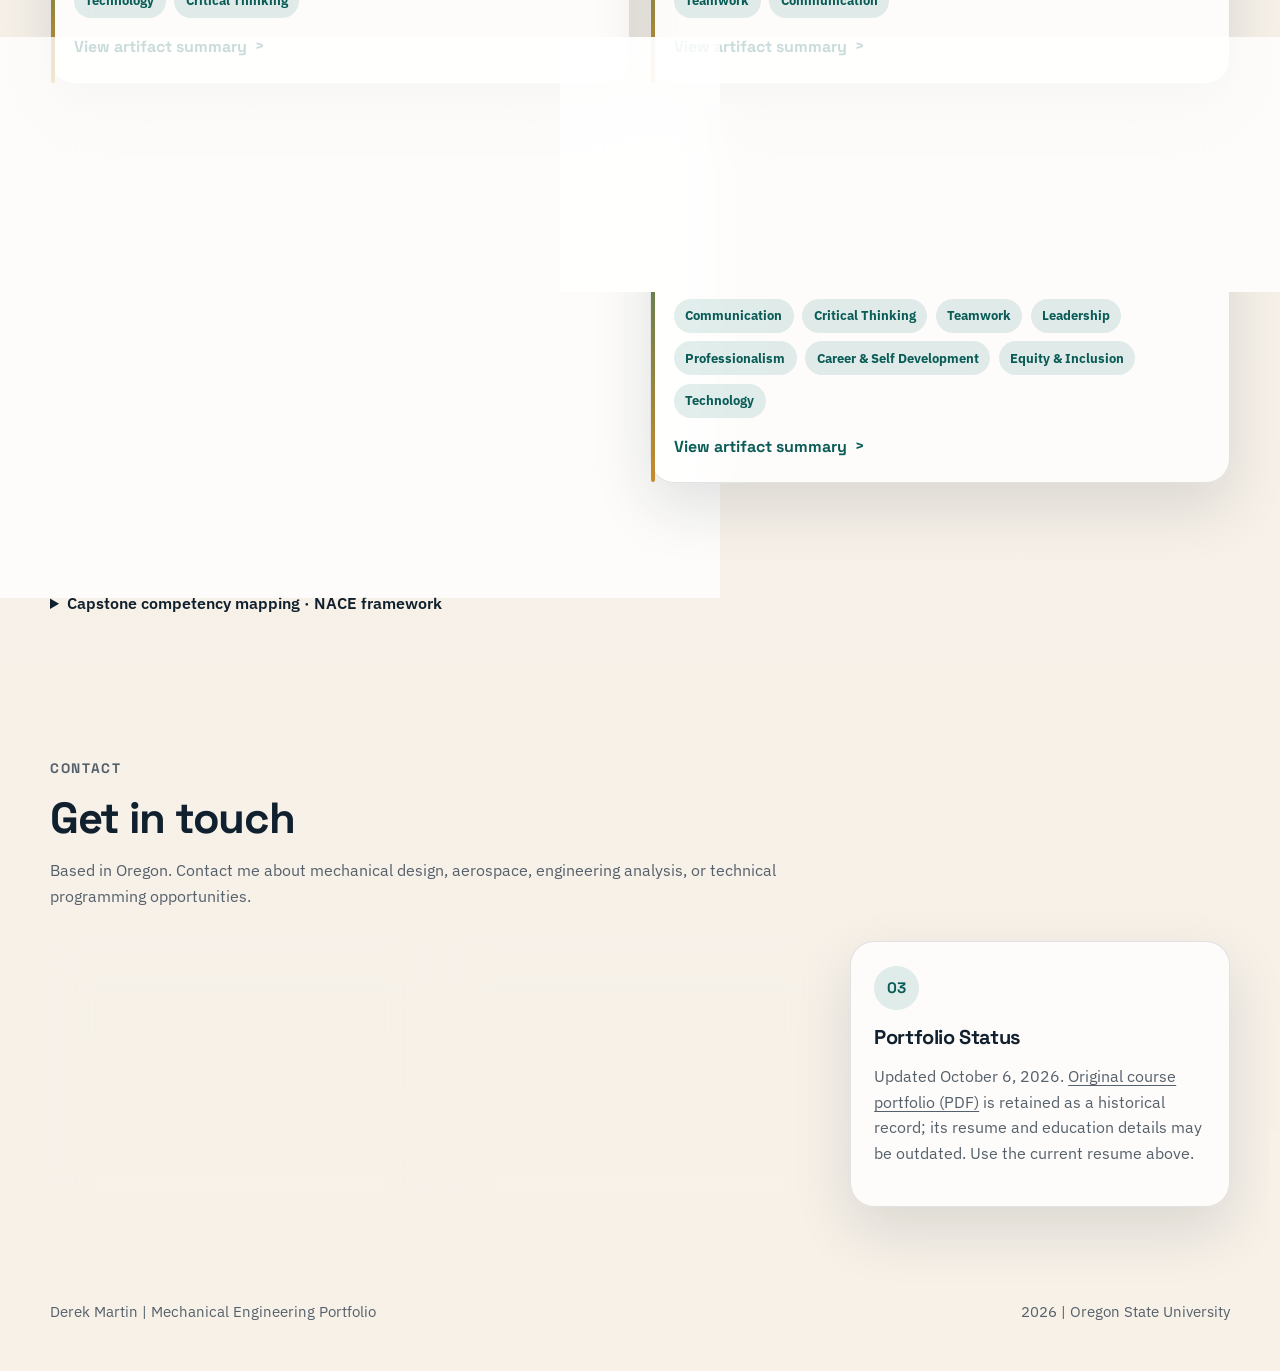
==== commit 40f51b7f: "Replace project slogan with a straightforward section heading" ====
--- a/index.html
+++ b/index.html
@@ -72,8 +72,7 @@
 
       <section class="section" id="projects">
         <div class="section-heading">
-          <p class="eyebrow">Selected Engineering Projects</p>
-          <h2>From mechanical loads to controlled motion</h2>
+          <h2>Selected Engineering Projects</h2>
           <p>Design, analysis, fabrication, and electromechanical integration across internship and team projects.</p>
         </div>
         <div class="feature-grid project-grid">
